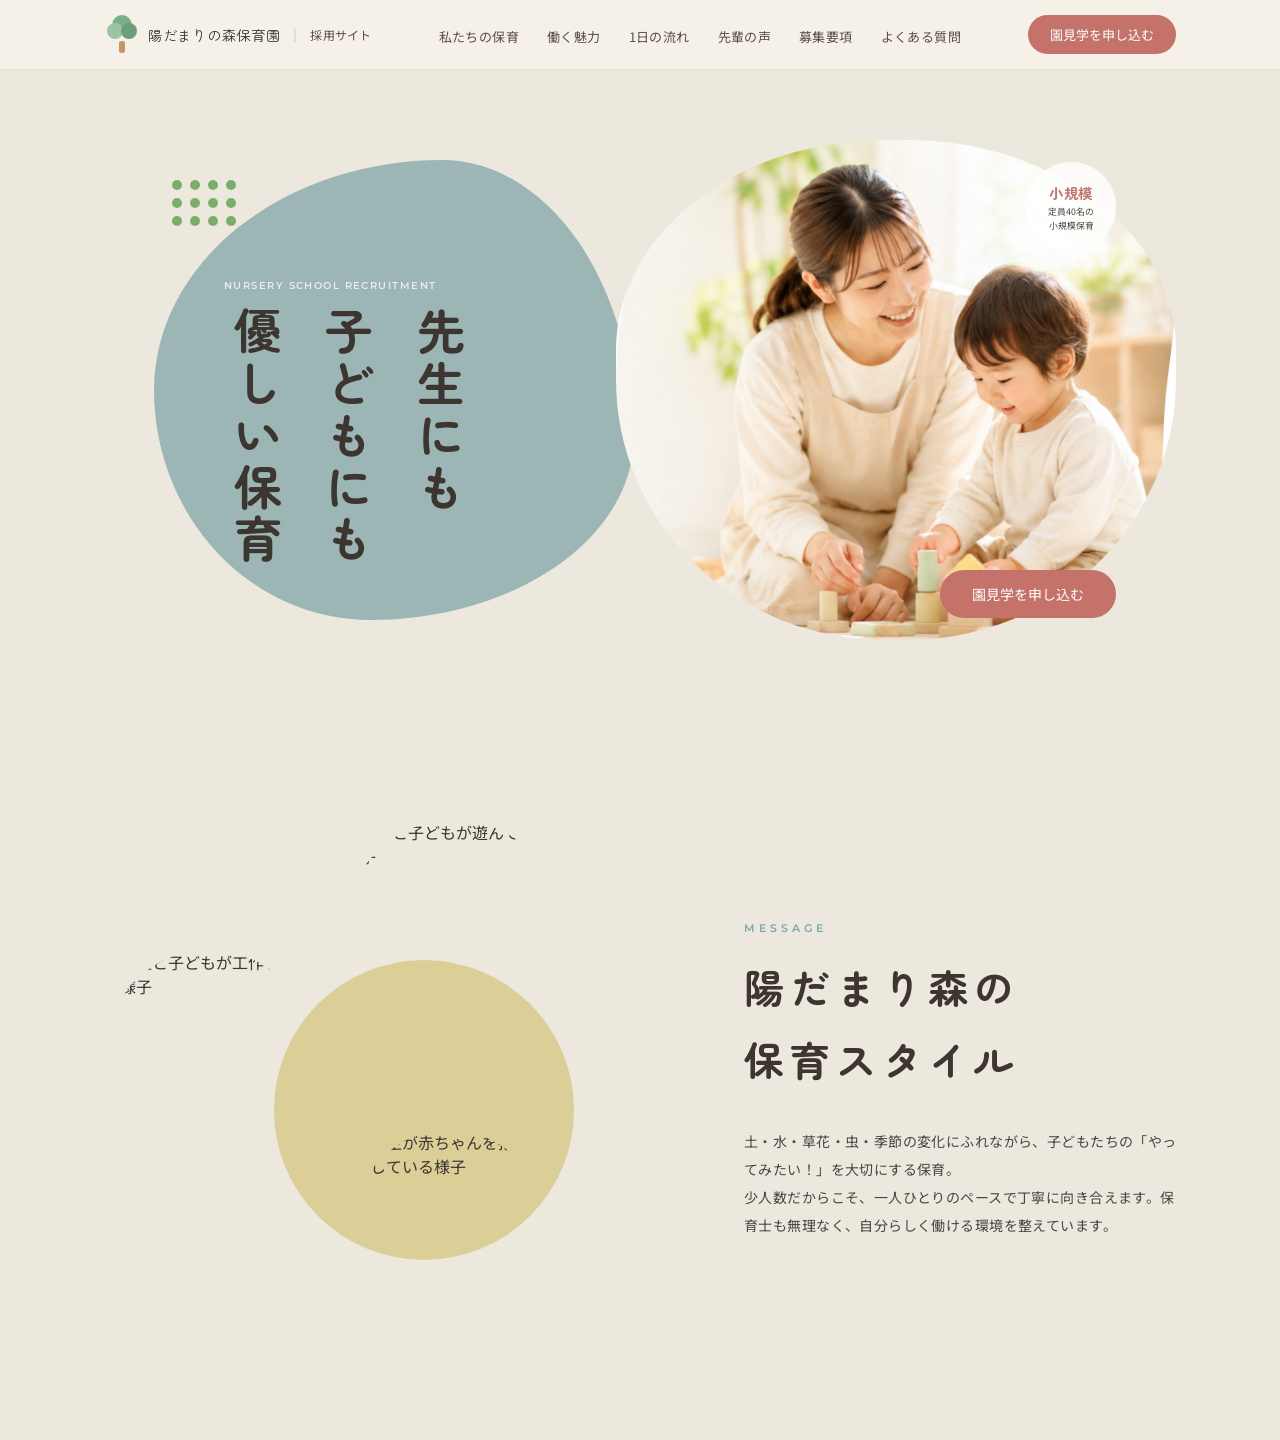
==== index.html @ ef469481 "Rebuild initial LP structure - Move LP files to the repository root - Add Header, Hero, and Message " ====
<!DOCTYPE html>
<html lang="ja">
<head>
  <meta charset="UTF-8">
  <meta name="viewport" content="width=device-width, initial-scale=1.0">
  <title>陽だまりの森保育園 | 採用サイト</title>
  <link rel="preconnect" href="https://fonts.googleapis.com">
  <link rel="preconnect" href="https://fonts.gstatic.com" crossorigin>
  <link href="https://fonts.googleapis.com/css2?family=Zen+Maru+Gothic:wght@600&family=Noto+Sans+JP:wght@400&family=Montserrat:wght@600&display=swap" rel="stylesheet">
  <link rel="stylesheet" href="css/style.css">
</head>
<body>

  <!-- ========== HEADER ========== -->
  <header class="header">
    <div class="header__inner">
      <div class="header__logo">
        <!-- SVG tree logo inline -->
        <svg width="36" height="40" viewBox="0 0 36 40" fill="none" xmlns="http://www.w3.org/2000/svg" aria-hidden="true">
          <ellipse cx="18" cy="10" rx="10" ry="10" fill="#7BAF8A"/>
          <ellipse cx="11" cy="16" rx="8" ry="8" fill="#9DC4A0"/>
          <ellipse cx="25" cy="16" rx="8" ry="8" fill="#6B9E7A"/>
          <rect x="15" y="26" width="6" height="12" rx="2" fill="#C4956A"/>
        </svg>
        <span class="header__logo-name">陽だまりの森保育園</span>
        <span class="header__logo-divider">｜</span>
        <span class="header__logo-sub">採用サイト</span>
      </div>

      <nav class="header__nav">
        <ul class="header__nav-list">
          <li><a href="#" class="header__nav-link">私たちの保育</a></li>
          <li><a href="#" class="header__nav-link">働く魅力</a></li>
          <li><a href="#" class="header__nav-link">1日の流れ</a></li>
          <li><a href="#" class="header__nav-link">先輩の声</a></li>
          <li><a href="#" class="header__nav-link">募集要項</a></li>
          <li><a href="#" class="header__nav-link">よくある質問</a></li>
        </ul>
      </nav>

      <a href="#" class="btn-entry btn-entry--header">園見学を申し込む</a>
    </div>
  </header>

  <!-- ========== HERO ========== -->
  <section class="hero">
    <div class="hero__inner">
      <div class="hero__visual">

        <!-- 背景の緑のblobシェイプ -->
        <div class="bg-shape-green" aria-hidden="true"></div>

        <!-- 緑のドット装飾 -->
        <div class="hero__dots" aria-hidden="true">
          <span></span><span></span><span></span>
          <span></span><span></span><span></span>
          <span></span><span></span><span></span>
          <span></span><span></span><span></span>
        </div>

        <!-- メイン写真 -->
        <div class="photo-main">
          <img src="assets/images/hero-main.jpg" alt="先生と子どもが積み木で遊んでいる様子">
        </div>

        <!-- キャッチコピー -->
        <div class="hero__catchcopy">
          <p class="hero__catchcopy-label">NURSERY SCHOOL RECRUITMENT</p>
          <h1 class="hero__catchcopy-heading">
            <span>先生にも</span>
            <span>子どもにも</span>
            <span>優しい保育</span>
          </h1>
        </div>

        <!-- 小規模バッジ -->
        <div class="badge-small-nursery">
          <p class="badge-small-nursery__title">小規模</p>
          <p class="badge-small-nursery__desc">定員40名の<br>小規模保育</p>
        </div>

        <!-- エントリーボタン -->
        <a href="#" class="btn-entry btn-entry--hero">園見学を申し込む</a>

      </div>
    </div>
  </section>

  <!-- ========== MESSAGE ========== -->
  <section class="message">
    <div class="message__inner">

      <!-- ビジュアル（左） -->
      <div class="message__visual">
        <div class="bg-circle" aria-hidden="true"></div>
        <div class="photo-top">
          <img src="assets/images/message-photo-top.png" alt="先生と子どもが遊んでいる様子">
        </div>
        <div class="photo-left">
          <img src="assets/images/message-photo-left.png" alt="先生と子どもが工作している様子">
        </div>
        <div class="photo-bottom">
          <img src="assets/images/message-photo-bottom.png" alt="先生が赤ちゃんを抱っこしている様子">
        </div>
      </div>

      <!-- テキスト（右） -->
      <div class="message__text">
        <div class="message__heading-block">
          <p class="label-en">MESSAGE</p>
          <h2 class="message__heading">
            陽だまり森の<br>保育スタイル
          </h2>
        </div>
        <p class="message__body">
          土・水・草花・虫・季節の変化にふれながら、子どもたちの「やってみたい！」を大切にする保育。<br>
          少人数だからこそ、一人ひとりのペースで丁寧に向き合えます。保育士も無理なく、自分らしく働ける環境を整えています。
        </p>
      </div>

    </div>
  </section>

  <script src="js/main.js"></script>
</body>
</html>
---- css/style.css ----
/* ============================================
   CSS Variables & Reset
   ============================================ */
:root {
  /* Colors */
  --color-bg-cream: #F5F0E8;
  --color-bg-hero: #EDE8DE;
  --color-bg-message: #EDE8DE;
  --color-green-shape: #8DAEAD;
  --color-green-dot: #7AAF6A;
  --color-circle-yellow: #D4C47A;
  --color-text-dark: #3D3530;
  --color-text-body: #4A4542;
  --color-text-nav: #5A4F49;
  --color-label-en: #7DAAB0;
  --color-btn-entry: #C4726A;
  --color-btn-entry-text: #fff;
  --color-logo-divider: #B8AFA8;
  --color-badge-title: #C4726A;
  --color-badge-bg: rgba(255, 255, 255, 0.85);

  /* Typography */
  --font-heading: 'Zen Maru Gothic', sans-serif;
  --font-body: 'Noto Sans JP', sans-serif;
  --font-label: 'Montserrat', sans-serif;

  /* Layout */
  --container-max: 1120px;
  --header-height: 70px;
}

*,
*::before,
*::after {
  box-sizing: border-box;
  margin: 0;
  padding: 0;
}

html {
  font-size: 16px;
}

body {
  font-family: var(--font-body);
  color: var(--color-text-dark);
  background-color: var(--color-bg-cream);
  -webkit-font-smoothing: antialiased;
}

img {
  display: block;
  max-width: 100%;
}

ul {
  list-style: none;
}

a {
  text-decoration: none;
  color: inherit;
}

/* ============================================
   Common Container
   ============================================ */
.container {
  width: 100%;
  max-width: var(--container-max);
  margin: 0 auto;
}

/* ============================================
   Common Button: Entry
   ============================================ */
.btn-entry {
  display: inline-flex;
  align-items: center;
  justify-content: center;
  background-color: var(--color-btn-entry);
  color: var(--color-btn-entry-text);
  font-family: var(--font-body);
  font-weight: 400;
  font-size: 0.875rem;
  border-radius: 100px;
  white-space: nowrap;
  transition: opacity 0.2s ease;
  cursor: pointer;
}

.btn-entry:hover {
  opacity: 0.85;
}

/* ============================================
   HEADER
   ============================================ */
.header {
  width: 100%;
  height: var(--header-height);
  background-color: var(--color-bg-cream);
  border-bottom: 1px solid rgba(0, 0, 0, 0.06);
  position: sticky;
  top: 0;
  z-index: 100;
}

.header__inner {
  width: 100%;
  max-width: var(--container-max);
  height: 100%;
  margin: 0 auto;
  padding: 0 24px;
  display: flex;
  align-items: center;
  gap: 32px;
}

/* Logo */
.header__logo {
  display: flex;
  align-items: center;
  gap: 8px;
  flex-shrink: 0;
}

.header__logo svg {
  flex-shrink: 0;
}

.header__logo-name {
  font-family: var(--font-heading);
  font-size: 0.9rem;
  color: var(--color-text-dark);
  letter-spacing: 0.05em;
}

.header__logo-divider {
  color: var(--color-logo-divider);
  font-size: 0.875rem;
}

.header__logo-sub {
  font-family: var(--font-body);
  font-size: 0.75rem;
  color: var(--color-text-nav);
  letter-spacing: 0.02em;
}

/* Nav */
.header__nav {
  flex: 1;
  display: flex;
  justify-content: center;
}

.header__nav-list {
  display: flex;
  align-items: center;
  gap: 28px;
}

.header__nav-link {
  font-family: var(--font-body);
  font-size: 0.8125rem;
  color: var(--color-text-nav);
  letter-spacing: 0.03em;
  transition: color 0.2s ease;
}

.header__nav-link:hover {
  color: var(--color-btn-entry);
}

/* Header Entry Button */
.btn-entry--header {
  padding: 10px 22px;
  font-size: 0.8125rem;
  flex-shrink: 0;
}

/* ============================================
   HERO
   ============================================ */
.hero {
  width: 100%;
  background-color: var(--color-bg-hero);
  overflow: hidden;
  padding: 60px 0 70px;
}

.hero__inner {
  width: 100%;
  max-width: var(--container-max);
  margin: 0 auto;
  padding: 0 24px;
}

.hero__visual {
  position: relative;
  width: 100%;
  height: 520px;
  display: flex;
  align-items: center;
  justify-content: center;
}

/* Green blob background shape */
.bg-shape-green {
  position: absolute;
  left: 50px;
  top: 50%;
  transform: translateY(-50%);
  width: 480px;
  height: 460px;
  background-color: var(--color-green-shape);
  border-radius: 60% 40% 55% 45% / 50% 60% 40% 50%;
  z-index: 0;
  opacity: 0.85;
}

/* Dot decoration */
.hero__dots {
  position: absolute;
  left: 68px;
  top: 50px;
  display: grid;
  grid-template-columns: repeat(4, 10px);
  grid-template-rows: repeat(3, 10px);
  gap: 8px;
  z-index: 1;
}

.hero__dots span {
  width: 10px;
  height: 10px;
  border-radius: 50%;
  background-color: var(--color-green-dot);
}

/* Main photo */
.photo-main {
  position: absolute;
  right: 0;
  top: 50%;
  transform: translateY(-50%);
  width: 560px;
  height: 500px;
  z-index: 2;
  flex-shrink: 0;
}

.photo-main img {
  width: 100%;
  height: 100%;
  object-fit: cover;
  border-radius: 48% 48% 48% 48% / 42% 42% 52% 52%;
}

/* Catchcopy */
.hero__catchcopy {
  position: absolute;
  left: 120px;
  top: 150px;
  z-index: 3;
}

.hero__catchcopy-label {
  font-family: var(--font-label);
  font-size: 0.6rem;
  font-weight: 600;
  letter-spacing: 0.15em;
  color: rgba(255, 255, 255, 0.75);
  margin-bottom: 16px;
}

.hero__catchcopy-heading {
  display: flex;
  flex-direction: row-reverse; /* 右から：先生にも → 子どもにも → 優しい保育 */
  gap: 0.5em;
  font-family: var(--font-heading);
  font-size: 48px;
  font-weight: 600;
  color: var(--color-text-dark);
  line-height: 1.4;
  letter-spacing: 0.08em;
}

.hero__catchcopy-heading span {
  writing-mode: vertical-rl;
  text-orientation: mixed;
  white-space: nowrap;
}

/* Small nursery badge */
.badge-small-nursery {
  position: absolute;
  top: 32px;
  right: 60px;
  z-index: 5;
  background-color: var(--color-badge-bg);
  border-radius: 50%;
  width: 90px;
  height: 90px;
  display: flex;
  flex-direction: column;
  align-items: center;
  justify-content: center;
  text-align: center;
  padding: 10px;
}

.badge-small-nursery__title {
  font-family: var(--font-heading);
  font-size: 0.9rem;
  font-weight: 600;
  color: var(--color-badge-title);
  letter-spacing: 0.05em;
}

.badge-small-nursery__desc {
  font-family: var(--font-body);
  font-size: 0.55rem;
  color: var(--color-text-body);
  line-height: 1.5;
  margin-top: 2px;
}

/* Hero Entry Button */
.btn-entry--hero {
  position: absolute;
  bottom: 32px;
  right: 60px;
  z-index: 5;
  padding: 14px 32px;
  font-size: 0.875rem;
}

/* ============================================
   MESSAGE
   ============================================ */
.message {
  width: 100%;
  min-height: 720px;
  background-color: var(--color-bg-message);
  padding: 80px 0;
  display: flex;
  align-items: center;
}

.message__inner {
  width: 100%;
  max-width: var(--container-max);
  height: 520px;
  margin: 0 auto;
  padding: 0 24px;
  display: flex;
  align-items: center;
  gap: 120px;
}

/* ---- Message Visual (left) ---- */
.message__visual {
  position: relative;
  width: 520px;
  height: 520px;
  flex-shrink: 0;
}

/* Yellow circle background */
.bg-circle {
  position: absolute;
  width: 300px;
  height: 300px;
  background-color: var(--color-circle-yellow);
  border-radius: 50%;
  top: 50%;
  left: 50%;
  transform: translate(-30%, -40%);
  z-index: 0;
  opacity: 0.7;
}

/* Photo Top */
.photo-top {
  position: absolute;
  top: 0;
  right: 60px;
  width: 220px;
  height: 220px;
  z-index: 2;
}

.photo-top img {
  width: 100%;
  height: 100%;
  object-fit: cover;
  border-radius: 50%;
}

/* Photo Left */
.photo-left {
  position: absolute;
  top: 130px;
  left: 0;
  width: 210px;
  height: 210px;
  z-index: 2;
}

.photo-left img {
  width: 100%;
  height: 100%;
  object-fit: cover;
  border-radius: 50%;
}

/* Photo Bottom */
.photo-bottom {
  position: absolute;
  bottom: 20px;
  right: 80px;
  width: 190px;
  height: 190px;
  z-index: 2;
}

.photo-bottom img {
  width: 100%;
  height: 100%;
  object-fit: cover;
  border-radius: 50%;
}

/* ---- Message Text (right) ---- */
.message__text {
  width: 440px;
  flex-shrink: 0;
}

.message__heading-block {
  margin-bottom: 32px;
}

/* EN Label */
.label-en {
  font-family: var(--font-label);
  font-size: 0.7rem;
  font-weight: 600;
  letter-spacing: 0.35em;
  color: var(--color-label-en);
  margin-bottom: 16px;
}

/* Message Heading */
.message__heading {
  font-family: var(--font-heading);
  font-size: 2.5rem;
  font-weight: 600;
  color: var(--color-text-dark);
  line-height: 1.8;
  letter-spacing: 0.15em;
}

/* Message Body */
.message__body {
  font-family: var(--font-body);
  font-size: 0.875rem;
  font-weight: 400;
  color: var(--color-text-body);
  line-height: 2;
  letter-spacing: 0.03em;
}
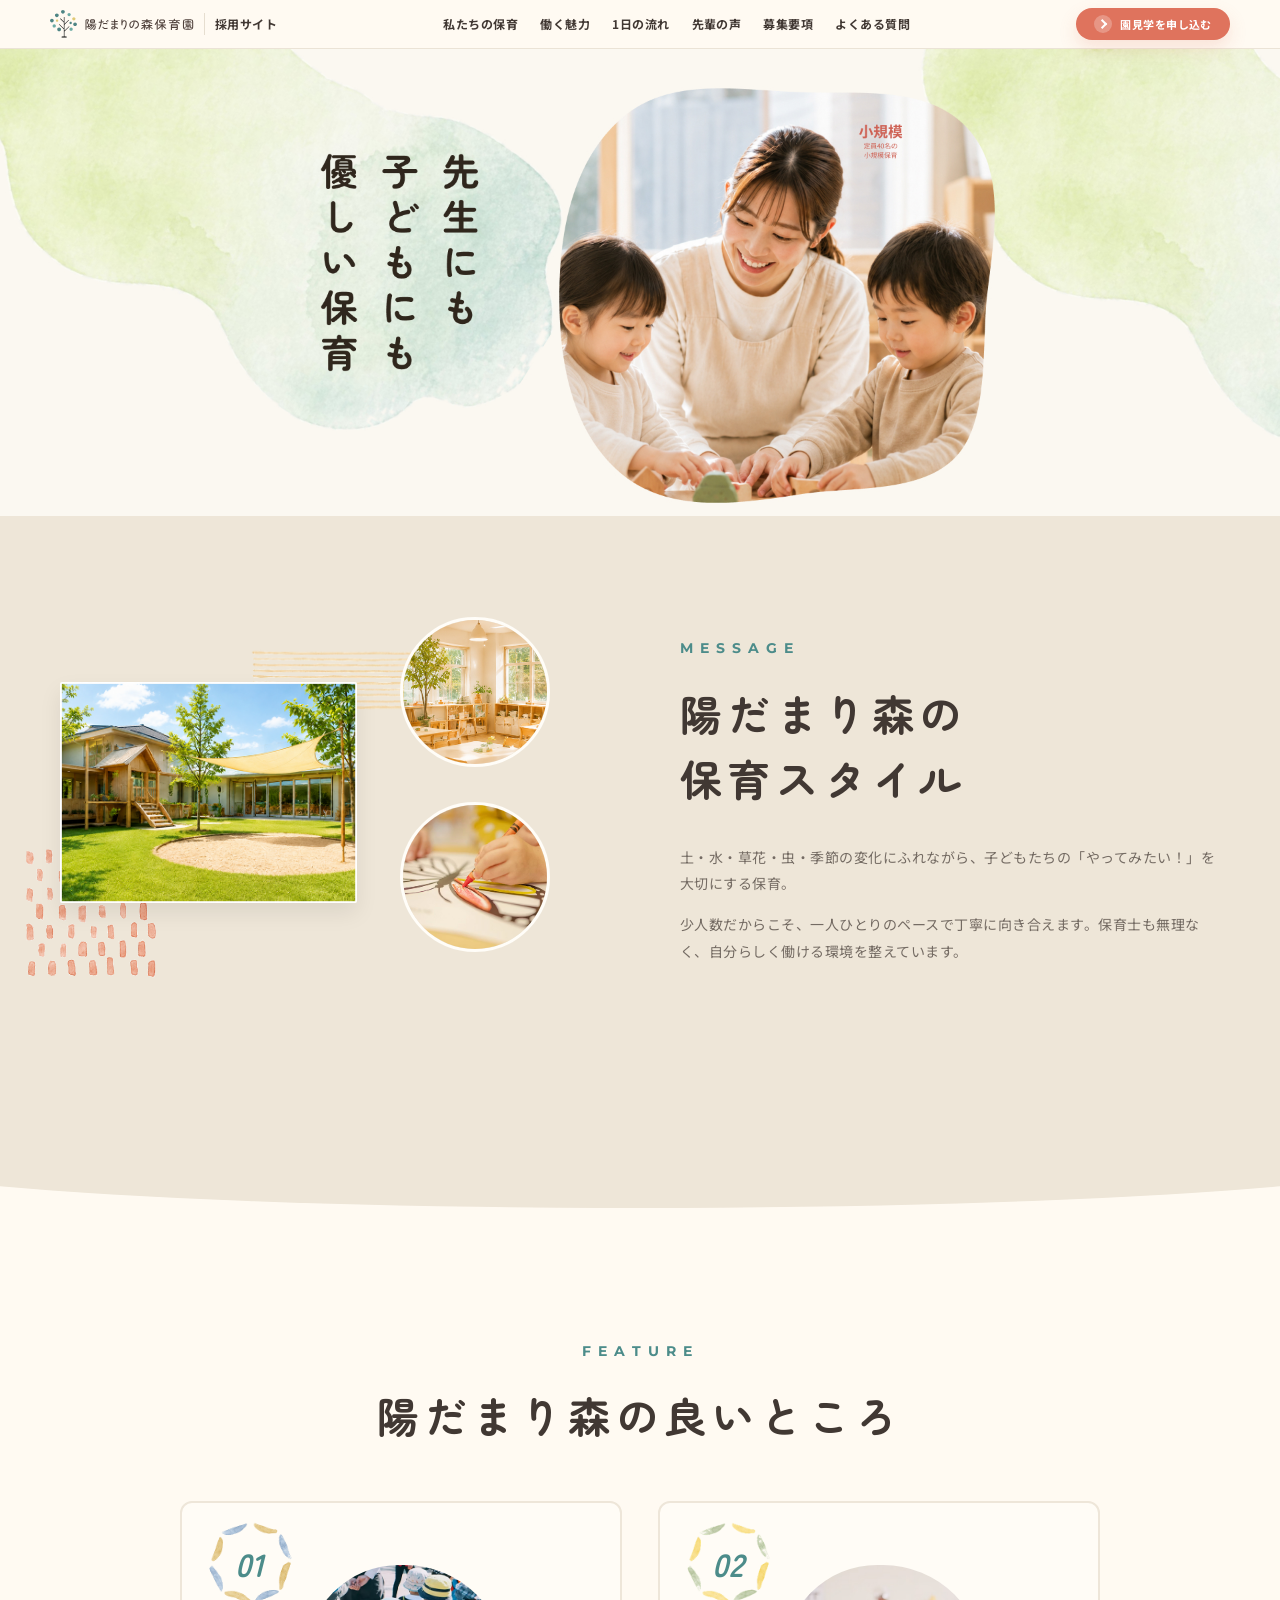
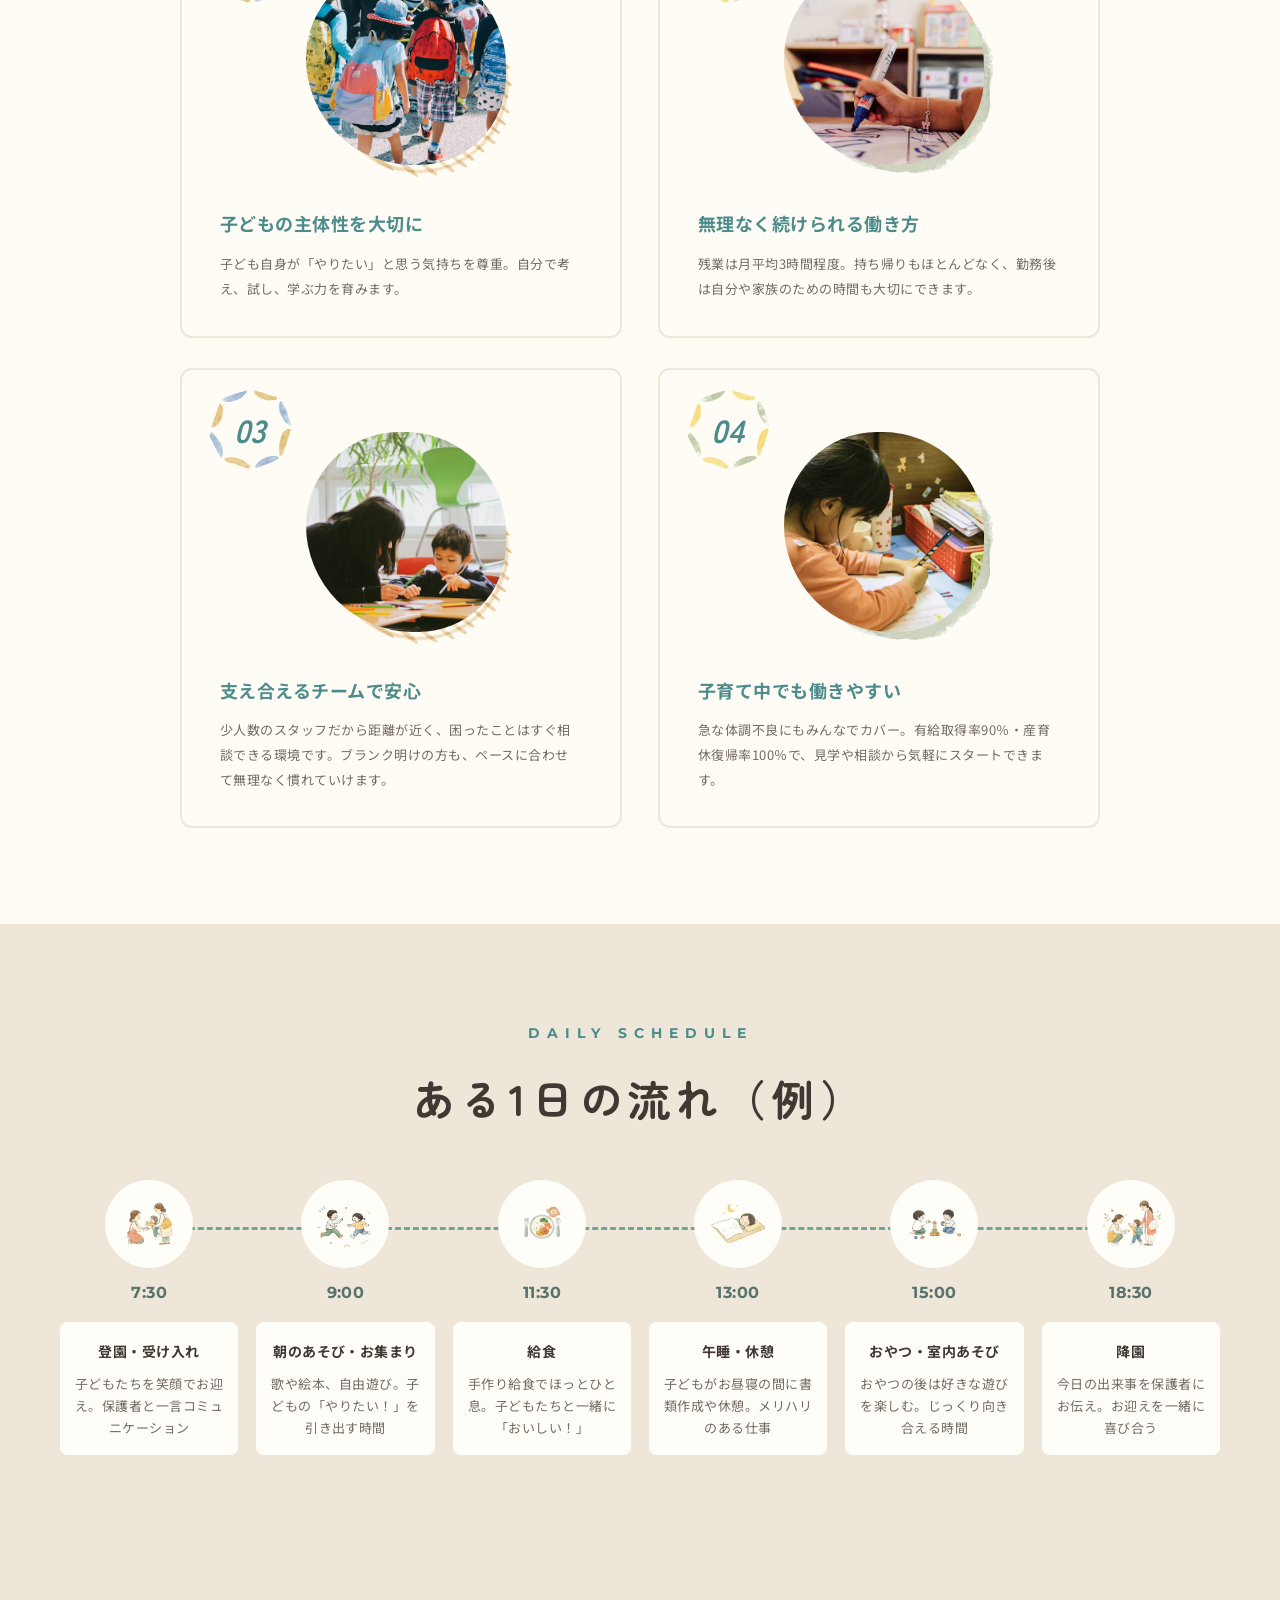
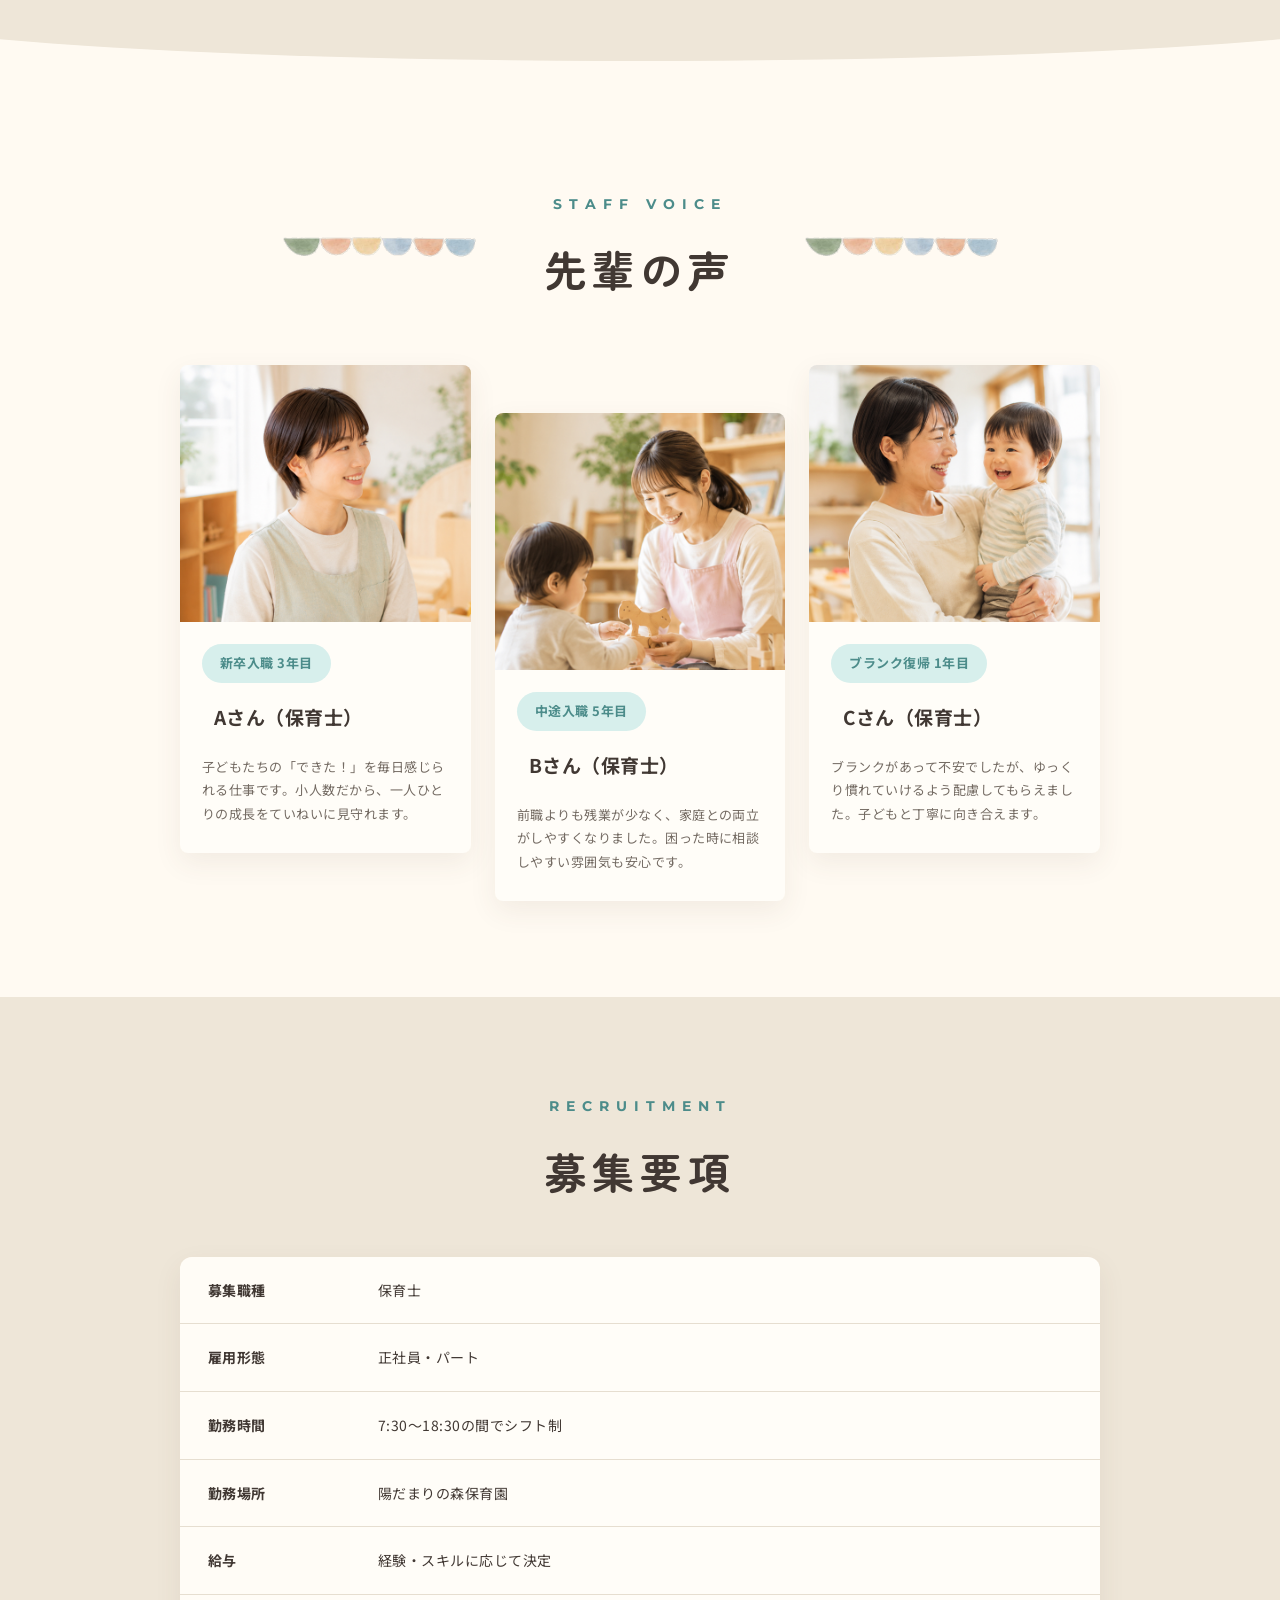
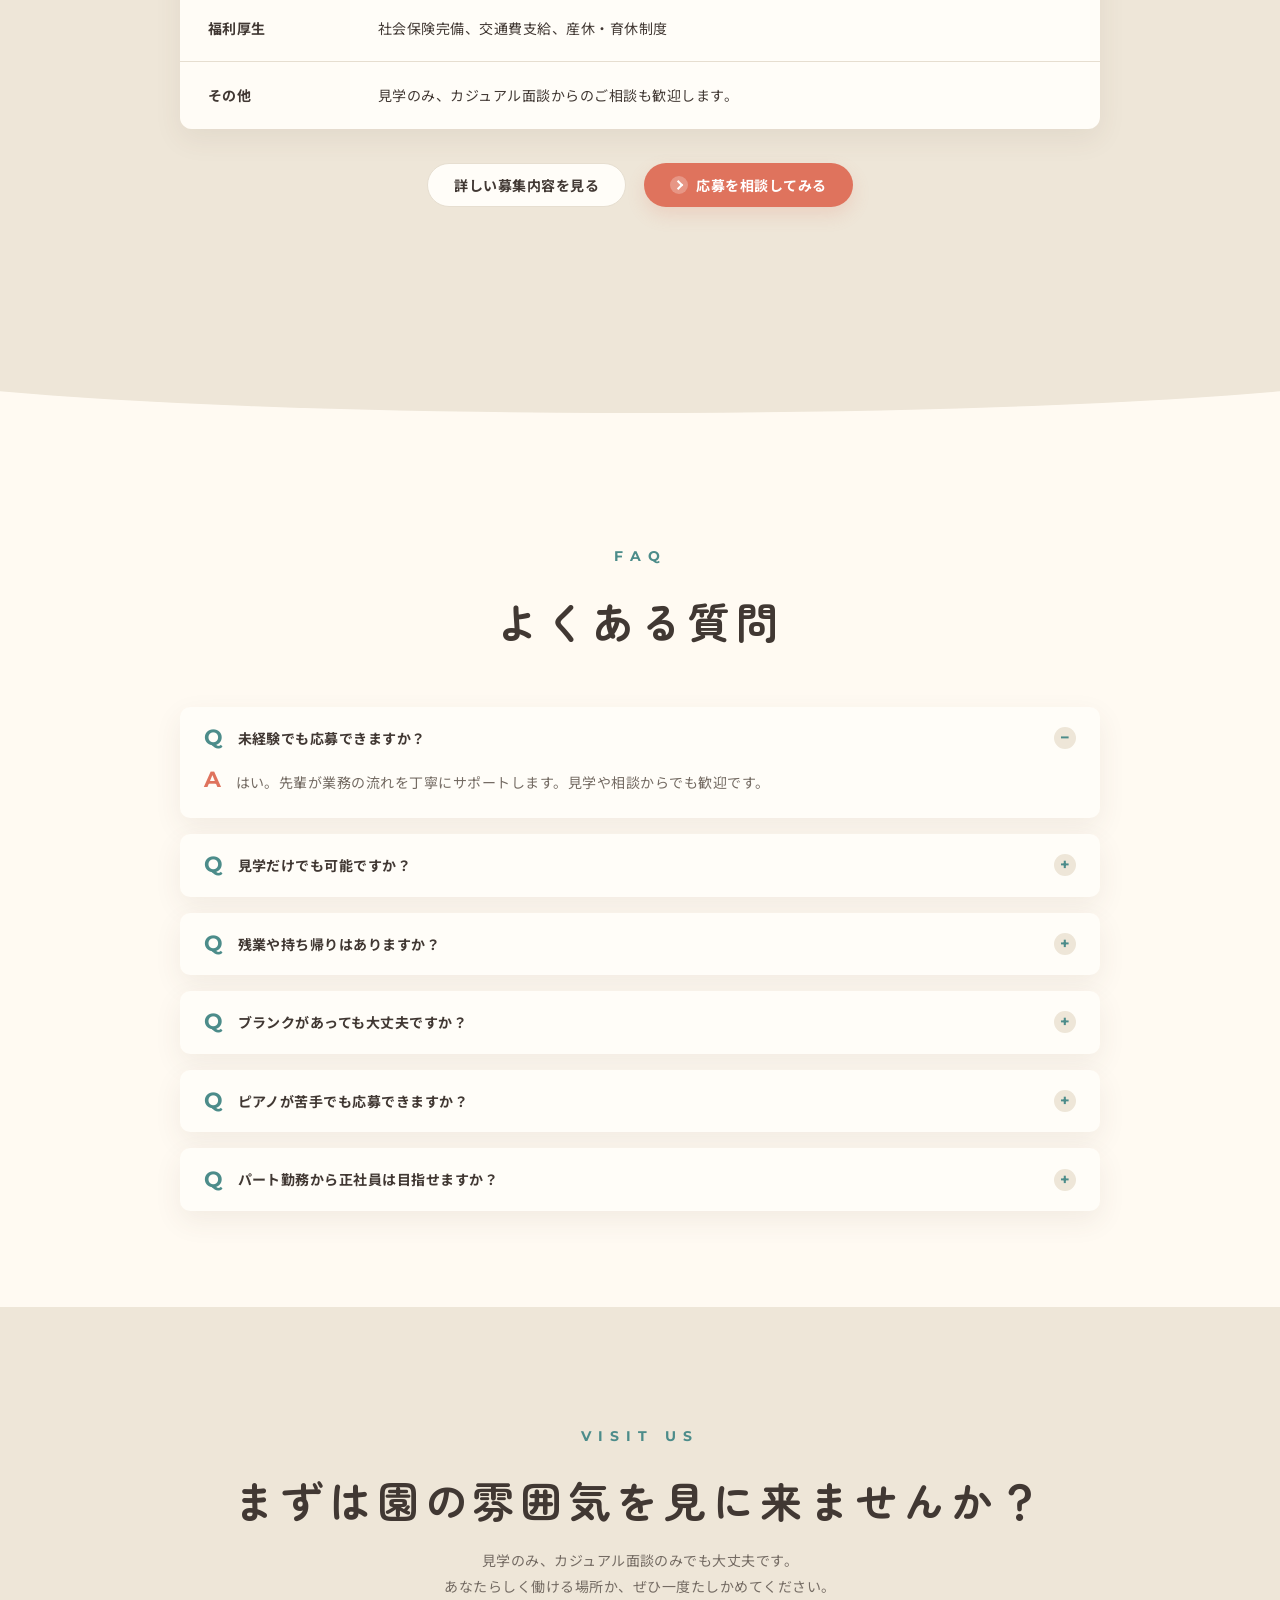
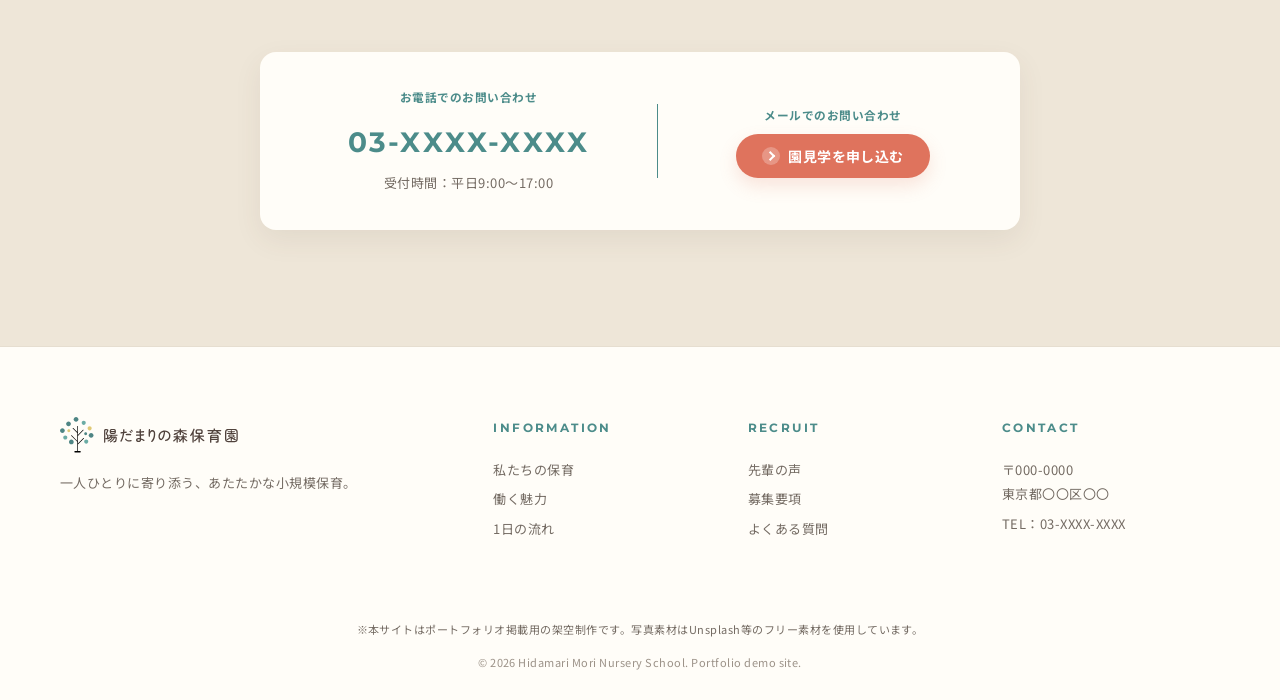
==== commit e584b57d: "Complete desktop layout for nursery LP" ====
--- a/index.html
+++ b/index.html
@@ -3,124 +3,297 @@
 <head>
   <meta charset="UTF-8">
   <meta name="viewport" content="width=device-width, initial-scale=1.0">
-  <title>陽だまりの森保育園 | 採用サイト</title>
+  <title>陽だまりの森保育園｜採用サイト</title>
+  <meta name="description" content="陽だまりの森保育園の採用サイト。先生にも子どもにもやさしい保育を大切にする小規模保育園です。">
   <link rel="preconnect" href="https://fonts.googleapis.com">
   <link rel="preconnect" href="https://fonts.gstatic.com" crossorigin>
-  <link href="https://fonts.googleapis.com/css2?family=Zen+Maru+Gothic:wght@600&family=Noto+Sans+JP:wght@400&family=Montserrat:wght@600&display=swap" rel="stylesheet">
-  <link rel="stylesheet" href="css/style.css">
+  <link href="https://fonts.googleapis.com/css2?family=Montserrat:wght@600;700&family=Noto+Sans+JP:wght@400;500;700&family=Zen+Maru+Gothic:wght@500;700&display=swap" rel="stylesheet">
+  <link rel="stylesheet" href="css/style.css?v=20260608-19">
 </head>
 <body>
-
-  <!-- ========== HEADER ========== -->
-  <header class="header">
-    <div class="header__inner">
-      <div class="header__logo">
-        <!-- SVG tree logo inline -->
-        <svg width="36" height="40" viewBox="0 0 36 40" fill="none" xmlns="http://www.w3.org/2000/svg" aria-hidden="true">
-          <ellipse cx="18" cy="10" rx="10" ry="10" fill="#7BAF8A"/>
-          <ellipse cx="11" cy="16" rx="8" ry="8" fill="#9DC4A0"/>
-          <ellipse cx="25" cy="16" rx="8" ry="8" fill="#6B9E7A"/>
-          <rect x="15" y="26" width="6" height="12" rx="2" fill="#C4956A"/>
-        </svg>
-        <span class="header__logo-name">陽だまりの森保育園</span>
-        <span class="header__logo-divider">｜</span>
-        <span class="header__logo-sub">採用サイト</span>
-      </div>
-
-      <nav class="header__nav">
-        <ul class="header__nav-list">
-          <li><a href="#" class="header__nav-link">私たちの保育</a></li>
-          <li><a href="#" class="header__nav-link">働く魅力</a></li>
-          <li><a href="#" class="header__nav-link">1日の流れ</a></li>
-          <li><a href="#" class="header__nav-link">先輩の声</a></li>
-          <li><a href="#" class="header__nav-link">募集要項</a></li>
-          <li><a href="#" class="header__nav-link">よくある質問</a></li>
-        </ul>
+  <header class="site-header">
+    <div class="header-inner">
+      <a class="logo" href="#top" aria-label="陽だまりの森保育園 採用サイト">
+        <img src="images/logo.svg" alt="陽だまりの森保育園">
+        <span>採用サイト</span>
+      </a>
+      <nav class="nav" aria-label="グローバルナビゲーション">
+        <a href="#message">私たちの保育</a>
+        <a href="#feature">働く魅力</a>
+        <a href="#schedule">1日の流れ</a>
+        <a href="#staff">先輩の声</a>
+        <a href="#requirements">募集要項</a>
+        <a href="#faq">よくある質問</a>
       </nav>
-
-      <a href="#" class="btn-entry btn-entry--header">園見学を申し込む</a>
+      <a class="btn btn-small" href="#contact"><span></span>園見学を申し込む</a>
     </div>
   </header>
 
-  <!-- ========== HERO ========== -->
-  <section class="hero">
-    <div class="hero__inner">
-      <div class="hero__visual">
-
-        <!-- 背景の緑のblobシェイプ -->
-        <div class="bg-shape-green" aria-hidden="true"></div>
-
-        <!-- 緑のドット装飾 -->
-        <div class="hero__dots" aria-hidden="true">
-          <span></span><span></span><span></span>
-          <span></span><span></span><span></span>
-          <span></span><span></span><span></span>
-          <span></span><span></span><span></span>
-        </div>
-
-        <!-- メイン写真 -->
-        <div class="photo-main">
-          <img src="assets/images/hero-main.jpg" alt="先生と子どもが積み木で遊んでいる様子">
-        </div>
-
-        <!-- キャッチコピー -->
-        <div class="hero__catchcopy">
-          <p class="hero__catchcopy-label">NURSERY SCHOOL RECRUITMENT</p>
-          <h1 class="hero__catchcopy-heading">
-            <span>先生にも</span>
-            <span>子どもにも</span>
-            <span>優しい保育</span>
-          </h1>
-        </div>
-
-        <!-- 小規模バッジ -->
-        <div class="badge-small-nursery">
-          <p class="badge-small-nursery__title">小規模</p>
-          <p class="badge-small-nursery__desc">定員40名の<br>小規模保育</p>
-        </div>
-
-        <!-- エントリーボタン -->
-        <a href="#" class="btn-entry btn-entry--hero">園見学を申し込む</a>
-
+  <main id="top">
+    <section class="hero" aria-label="メインビジュアル">
+      <img src="images/hero-main-pc.jpg" alt="先生にも子どもにも優しい保育" class="hero-img">
+    </section>
+
+    <section class="message section-beige section-curve" id="message">
+      <div class="inner message-inner">
+        <div class="message-photos">
+          <div class="garden-wrap">
+            <img class="message-lines" src="images/deco-message-lines-beige.png" alt="">
+            <img class="message-garden" src="images/message-garden.jpg" alt="園庭のある保育園の外観">
+            <img class="message-dots" src="images/deco-message-dots-pink.png" alt="">
+          </div>
+          <img class="message-room" src="images/message-room.jpg" alt="明るい保育室">
+          <img class="message-drawing" src="images/message-drawing.jpg" alt="子どもの制作活動">
+        </div>
+        <div class="section-title message-title">
+          <p class="label">MESSAGE</p>
+          <h2>陽だまり森の<br>保育スタイル</h2>
+          <p class="lead">土・水・草花・虫・季節の変化にふれながら、子どもたちの「やってみたい！」を大切にする保育。</p>
+          <p>少人数だからこそ、一人ひとりのペースで丁寧に向き合えます。保育士も無理なく、自分らしく働ける環境を整えています。</p>
+        </div>
+      </div>
+    </section>
+
+    <section class="feature section-light" id="feature">
+      <div class="inner narrow">
+        <div class="section-title center">
+          <p class="label">FEATURE</p>
+          <h2>陽だまり森の良いところ</h2>
+        </div>
+
+        <div class="feature-grid">
+          <article class="feature-card">
+            <div class="feature-badge badge-blue"><img src="images/feature-badge-blue.png" alt=""><span>01</span></div>
+            <div class="feature-photo-wrap feature-card__image-wrap">
+              <img class="feature-photo feature-card__image" src="images/feature-01.jpg" alt="子どもたちが並んで歩く様子">
+              <img class="photo-bg photo-bg-yellow feature-card__deco" src="images/feature-bg-yellow.png" alt="">
+            </div>
+            <h3>子どもの主体性を大切に</h3>
+            <p>子ども自身が「やりたい」と思う気持ちを尊重。自分で考え、試し、学ぶ力を育みます。</p>
+          </article>
+
+          <article class="feature-card">
+            <div class="feature-badge badge-green"><img src="images/feature-badge-green.png" alt=""><span>02</span></div>
+            <div class="feature-photo-wrap feature-card__image-wrap">
+              <img class="feature-photo feature-card__image" src="images/feature-02.jpg" alt="制作をする手元">
+              <img class="photo-bg photo-bg-green feature-card__deco" src="images/feature-bg-green.png" alt="">
+            </div>
+            <h3>無理なく続けられる働き方</h3>
+            <p>残業は月平均3時間程度。持ち帰りもほとんどなく、勤務後は自分や家族のための時間も大切にできます。</p>
+          </article>
+
+          <article class="feature-card">
+            <div class="feature-badge badge-blue"><img src="images/feature-badge-blue.png" alt=""><span>03</span></div>
+            <div class="feature-photo-wrap feature-card__image-wrap">
+              <img class="feature-photo feature-card__image" src="images/feature-03.jpg" alt="先生と子どもが遊ぶ様子">
+              <img class="photo-bg photo-bg-yellow feature-card__deco" src="images/feature-bg-yellow.png" alt="">
+            </div>
+            <h3>支え合えるチームで安心</h3>
+            <p>少人数のスタッフだから距離が近く、困ったことはすぐ相談できる環境です。ブランク明けの方も、ペースに合わせて無理なく慣れていけます。</p>
+          </article>
+
+          <article class="feature-card">
+            <div class="feature-badge badge-green"><img src="images/feature-badge-green.png" alt=""><span>04</span></div>
+            <div class="feature-photo-wrap feature-card__image-wrap">
+              <img class="feature-photo feature-card__image" src="images/feature-04.jpg" alt="子どもが学ぶ様子">
+              <img class="photo-bg photo-bg-green feature-card__deco" src="images/feature-bg-green.png" alt="">
+            </div>
+            <h3>子育て中でも働きやすい</h3>
+            <p>急な体調不良にもみんなでカバー。有給取得率90％・産育休復帰率100％で、見学や相談から気軽にスタートできます。</p>
+          </article>
+        </div>
+      </div>
+    </section>
+
+    <section class="schedule section-beige section-curve" id="schedule">
+      <div class="inner">
+        <div class="section-title center">
+          <p class="label">DAILY SCHEDULE</p>
+          <h2>ある1日の流れ（例）</h2>
+        </div>
+        <div class="schedule-list">
+          <article class="schedule-item">
+            <img src="images/schedule-01.png" alt="登園・受け入れ">
+            <time>7:30</time>
+            <div><h3>登園・受け入れ</h3><p>子どもたちを笑顔でお迎え。保護者と一言コミュニケーション</p></div>
+          </article>
+          <article class="schedule-item">
+            <img src="images/schedule-02.png" alt="朝のあそび・お集まり">
+            <time>9:00</time>
+            <div><h3>朝のあそび・お集まり</h3><p>歌や絵本、自由遊び。子どもの「やりたい！」を引き出す時間</p></div>
+          </article>
+          <article class="schedule-item">
+            <img src="images/schedule-03.png" alt="給食">
+            <time>11:30</time>
+            <div><h3>給食</h3><p>手作り給食でほっとひと息。子どもたちと一緒に「おいしい！」</p></div>
+          </article>
+          <article class="schedule-item">
+            <img src="images/schedule-04.png" alt="午睡・休憩">
+            <time>13:00</time>
+            <div><h3>午睡・休憩</h3><p>子どもがお昼寝の間に書類作成や休憩。メリハリのある仕事</p></div>
+          </article>
+          <article class="schedule-item">
+            <img src="images/schedule-05.png" alt="おやつ・室内あそび">
+            <time>15:00</time>
+            <div><h3>おやつ・室内あそび</h3><p>おやつの後は好きな遊びを楽しむ。じっくり向き合える時間</p></div>
+          </article>
+          <article class="schedule-item">
+            <img src="images/schedule-06.png" alt="降園">
+            <time>18:30</time>
+            <div><h3>降園</h3><p>今日の出来事を保護者にお伝え。お迎えを一緒に喜び合う</p></div>
+          </article>
+        </div>
+      </div>
+    </section>
+
+    <section class="staff section-light" id="staff">
+      <div class="inner narrow">
+        <div class="section-title center staff-heading">
+          <img class="garland garland-left" src="images/staff-garland.png" alt="">
+          <div>
+            <p class="label">STAFF VOICE</p>
+            <h2>先輩の声</h2>
+          </div>
+          <img class="garland garland-right" src="images/staff-garland.png" alt="">
+        </div>
+        <div class="staff-grid">
+          <article class="staff-card">
+            <img src="images/staff-01.jpg" alt="Aさん（保育士）">
+            <div class="staff-body">
+              <p class="tag">新卒入職 3年目</p>
+              <h3>Aさん（保育士）</h3>
+              <p>子どもたちの「できた！」を毎日感じられる仕事です。小人数だから、一人ひとりの成長をていねいに見守れます。</p>
+            </div>
+          </article>
+          <article class="staff-card staff-card-middle">
+            <img src="images/staff-02.jpg" alt="Bさん（保育士）">
+            <div class="staff-body">
+              <p class="tag">中途入職 5年目</p>
+              <h3>Bさん（保育士）</h3>
+              <p>前職よりも残業が少なく、家庭との両立がしやすくなりました。困った時に相談しやすい雰囲気も安心です。</p>
+            </div>
+          </article>
+          <article class="staff-card">
+            <img src="images/staff-03.jpg" alt="Cさん（保育士）">
+            <div class="staff-body">
+              <p class="tag">ブランク復帰 1年目</p>
+              <h3>Cさん（保育士）</h3>
+              <p>ブランクがあって不安でしたが、ゆっくり慣れていけるよう配慮してもらえました。子どもと丁寧に向き合えます。</p>
+            </div>
+          </article>
+        </div>
+      </div>
+    </section>
+
+    <section class="requirements section-beige section-curve" id="requirements">
+      <div class="inner narrow">
+        <div class="section-title center">
+          <p class="label">RECRUITMENT</p>
+          <h2>募集要項</h2>
+        </div>
+        <div class="table-wrap">
+          <table>
+            <tbody>
+              <tr><th>募集職種</th><td>保育士</td></tr>
+              <tr><th>雇用形態</th><td>正社員・パート</td></tr>
+              <tr><th>勤務時間</th><td>7:30〜18:30の間でシフト制</td></tr>
+              <tr><th>勤務場所</th><td>陽だまりの森保育園</td></tr>
+              <tr><th>給与</th><td>経験・スキルに応じて決定</td></tr>
+              <tr><th>福利厚生</th><td>社会保険完備、交通費支給、産休・育休制度</td></tr>
+              <tr><th>その他</th><td>見学のみ、カジュアル面談からのご相談も歓迎します。</td></tr>
+            </tbody>
+          </table>
+        </div>
+        <div class="requirements-buttons">
+          <a class="btn btn-outline" href="#contact">詳しい募集内容を見る</a>
+          <a class="btn" href="#contact"><span></span>応募を相談してみる</a>
+        </div>
+      </div>
+    </section>
+
+    <section class="faq section-light" id="faq">
+      <div class="inner narrow faq-inner">
+        <div class="section-title center">
+          <p class="label">FAQ</p>
+          <h2>よくある質問</h2>
+        </div>
+        <div class="faq-list">
+          <details open>
+            <summary><span>Q</span>未経験でも応募できますか？</summary>
+            <p><span>A</span>はい。先輩が業務の流れを丁寧にサポートします。見学や相談からでも歓迎です。</p>
+          </details>
+          <details>
+            <summary><span>Q</span>見学だけでも可能ですか？</summary>
+            <p><span>A</span>可能です。園の雰囲気や働き方を知ってから検討いただけます。</p>
+          </details>
+          <details>
+            <summary><span>Q</span>残業や持ち帰りはありますか？</summary>
+            <p><span>A</span>残業は少なめで、持ち帰りが発生しにくい体制づくりを大切にしています。</p>
+          </details>
+          <details>
+            <summary><span>Q</span>ブランクがあっても大丈夫ですか？</summary>
+            <p><span>A</span>大丈夫です。復帰後のペースに合わせて少しずつ慣れていけます。</p>
+          </details>
+          <details>
+            <summary><span>Q</span>ピアノが苦手でも応募できますか？</summary>
+            <p><span>A</span>得意なことを活かしながらチームで保育を進めるため、ピアノが苦手でも問題ありません。</p>
+          </details>
+          <details>
+            <summary><span>Q</span>パート勤務から正社員は目指せますか？</summary>
+            <p><span>A</span>希望や状況に応じて相談できます。まずは働き方の希望を聞かせてください。</p>
+          </details>
+        </div>
+      </div>
+    </section>
+
+    <section class="contact section-beige" id="contact">
+      <div class="inner contact-inner">
+        <div class="section-title center">
+          <p class="label">VISIT US</p>
+          <h2>まずは園の雰囲気を見に来ませんか？</h2>
+          <p>見学のみ、カジュアル面談のみでも大丈夫です。<br>あなたらしく働ける場所か、ぜひ一度たしかめてください。</p>
+        </div>
+        <div class="contact-box">
+          <div class="tel">
+            <small>お電話でのお問い合わせ</small>
+            <a href="tel:03XXXXXXXX">03-XXXX-XXXX</a>
+            <span>受付時間：平日9:00〜17:00</span>
+          </div>
+          <div class="mail">
+            <small>メールでのお問い合わせ</small>
+            <a class="btn" href="mailto:sample@example.com"><span></span>園見学を申し込む</a>
+          </div>
+        </div>
+      </div>
+    </section>
+  </main>
+
+  <footer class="footer">
+    <div class="inner footer-inner">
+      <div class="footer-brand">
+        <img src="images/logo.svg" alt="陽だまりの森保育園">
+        <p>一人ひとりに寄り添う、あたたかな小規模保育。</p>
+      </div>
+      <div class="footer-links">
+        <div><h3>INFORMATION</h3><a href="#message">私たちの保育</a><a href="#feature">働く魅力</a><a href="#schedule">1日の流れ</a></div>
+        <div><h3>RECRUIT</h3><a href="#staff">先輩の声</a><a href="#requirements">募集要項</a><a href="#faq">よくある質問</a></div>
+        <div><h3>CONTACT</h3><p>〒000-0000<br>東京都〇〇区〇〇</p><p>TEL：03-XXXX-XXXX</p></div>
       </div>
     </div>
-  </section>
-
-  <!-- ========== MESSAGE ========== -->
-  <section class="message">
-    <div class="message__inner">
-
-      <!-- ビジュアル（左） -->
-      <div class="message__visual">
-        <div class="bg-circle" aria-hidden="true"></div>
-        <div class="photo-top">
-          <img src="assets/images/message-photo-top.png" alt="先生と子どもが遊んでいる様子">
-        </div>
-        <div class="photo-left">
-          <img src="assets/images/message-photo-left.png" alt="先生と子どもが工作している様子">
-        </div>
-        <div class="photo-bottom">
-          <img src="assets/images/message-photo-bottom.png" alt="先生が赤ちゃんを抱っこしている様子">
-        </div>
-      </div>
-
-      <!-- テキスト（右） -->
-      <div class="message__text">
-        <div class="message__heading-block">
-          <p class="label-en">MESSAGE</p>
-          <h2 class="message__heading">
-            陽だまり森の<br>保育スタイル
-          </h2>
-        </div>
-        <p class="message__body">
-          土・水・草花・虫・季節の変化にふれながら、子どもたちの「やってみたい！」を大切にする保育。<br>
-          少人数だからこそ、一人ひとりのペースで丁寧に向き合えます。保育士も無理なく、自分らしく働ける環境を整えています。
-        </p>
-      </div>
-
-    </div>
-  </section>
-
-  <script src="js/main.js"></script>
+    <p class="notice">※本サイトはポートフォリオ掲載用の架空制作です。写真素材はUnsplash等のフリー素材を使用しています。</p>
+    <p class="copyright">© 2026 Hidamari Mori Nursery School. Portfolio demo site.</p>
+  </footer>
+  <script>
+    document.querySelectorAll('a[href^="#"]').forEach((link) => {
+      link.addEventListener("click", (event) => {
+        const target = document.querySelector(link.getAttribute("href"));
+        if (!target) return;
+
+        event.preventDefault();
+        target.scrollIntoView({ behavior: "smooth", block: "start" });
+        history.pushState(null, "", link.getAttribute("href"));
+      });
+    });
+  </script>
 </body>
 </html>
--- a/css/style.css
+++ b/css/style.css
@@ -1,474 +1,338 @@
-/* ============================================
-   CSS Variables & Reset
-   ============================================ */
 :root {
-  /* Colors */
-  --color-bg-cream: #F5F0E8;
-  --color-bg-hero: #EDE8DE;
-  --color-bg-message: #EDE8DE;
-  --color-green-shape: #8DAEAD;
-  --color-green-dot: #7AAF6A;
-  --color-circle-yellow: #D4C47A;
-  --color-text-dark: #3D3530;
-  --color-text-body: #4A4542;
-  --color-text-nav: #5A4F49;
-  --color-label-en: #7DAAB0;
-  --color-btn-entry: #C4726A;
-  --color-btn-entry-text: #fff;
-  --color-logo-divider: #B8AFA8;
-  --color-badge-title: #C4726A;
-  --color-badge-bg: rgba(255, 255, 255, 0.85);
-
-  /* Typography */
-  --font-heading: 'Zen Maru Gothic', sans-serif;
-  --font-body: 'Noto Sans JP', sans-serif;
-  --font-label: 'Montserrat', sans-serif;
-
-  /* Layout */
-  --container-max: 1120px;
-  --header-height: 70px;
-}
-
-*,
-*::before,
-*::after {
-  box-sizing: border-box;
+  --bg: #fffaf2;
+  --beige: #eee6d8;
+  --line: #e6ded0;
+  --text: #413833;
+  --muted: #746b63;
+  --green: #4c8c8a;
+  --green-light: #d7efec;
+  --orange: #df735d;
+  --white: #fffdf8;
+  --radius: 18px;
+  --shadow: 0 10px 28px rgba(83, 68, 52, .08);
+}
+* { box-sizing: border-box; }
+html { scroll-behavior: smooth; scroll-padding-top: 64px; }
+body {
   margin: 0;
-  padding: 0;
-}
-
-html {
-  font-size: 16px;
-}
-
-body {
-  font-family: var(--font-body);
-  color: var(--color-text-dark);
-  background-color: var(--color-bg-cream);
-  -webkit-font-smoothing: antialiased;
-}
-
-img {
-  display: block;
-  max-width: 100%;
-}
-
-ul {
-  list-style: none;
-}
-
-a {
-  text-decoration: none;
-  color: inherit;
-}
-
-/* ============================================
-   Common Container
-   ============================================ */
-.container {
-  width: 100%;
-  max-width: var(--container-max);
-  margin: 0 auto;
-}
-
-/* ============================================
-   Common Button: Entry
-   ============================================ */
-.btn-entry {
+  color: var(--text);
+  background: var(--bg);
+  font-family: "Noto Sans JP", system-ui, sans-serif;
+  font-size: 14px;
+  line-height: 1.9;
+  letter-spacing: .035em;
+}
+a { color: inherit; text-decoration: none; }
+img { max-width: 100%; display: block; }
+.inner { width: min(1160px, calc(100% - 48px)); margin-inline: auto; }
+.narrow { width: min(920px, calc(100% - 48px)); }
+.site-header {
+  position: sticky;
+  top: 0;
+  z-index: 20;
+  background: rgba(255,250,242,.92);
+  backdrop-filter: blur(10px);
+  border-bottom: 1px solid rgba(230,222,208,.8);
+}
+.header-inner {
+  width: min(1180px, calc(100% - 40px));
+  height: 48px;
+  margin: auto;
+  display: flex;
+  align-items: center;
+  justify-content: space-between;
+  gap: 18px;
+}
+.logo { display: flex; align-items: center; gap: 9px; font-weight: 700; font-size: 12px; white-space: nowrap; }
+.logo img { width: 145px; height: auto; }
+.logo span { padding-left: 10px; border-left: 1px solid var(--line); }
+.nav { display: flex; align-items: center; gap: 22px; font-size: 12px; font-weight: 700; }
+.nav a { transition: color .2s; }
+.nav a:hover { color: var(--green); }
+.btn {
   display: inline-flex;
   align-items: center;
   justify-content: center;
-  background-color: var(--color-btn-entry);
-  color: var(--color-btn-entry-text);
-  font-family: var(--font-body);
-  font-weight: 400;
-  font-size: 0.875rem;
-  border-radius: 100px;
-  white-space: nowrap;
-  transition: opacity 0.2s ease;
-  cursor: pointer;
+  gap: 8px;
+  min-height: 44px;
+  padding: 0 26px;
+  border-radius: 999px;
+  background: var(--orange);
+  color: #fff;
+  font-weight: 700;
+  font-size: 14px;
+  box-shadow: 0 8px 18px rgba(223, 115, 93, .18);
+}
+.btn span {
+  width: 18px;
+  height: 18px;
+  border-radius: 50%;
+  background: rgba(255,255,255,.25);
+  position: relative;
+  flex: 0 0 auto;
+}
+.btn span::after {
+  content: "";
+  position: absolute;
+  top: 50%;
+  left: 50%;
+  width: 5px;
+  height: 5px;
+  border-top: 2px solid #fff;
+  border-right: 2px solid #fff;
+  transform: translate(-60%, -50%) rotate(45deg);
+}
+.btn-small { min-height: 32px; padding-inline: 18px; font-size: 11px; }
+.btn-outline { background: var(--white); color: var(--text); border: 1px solid var(--line); box-shadow: none; }
+.hero { padding: 0; background: var(--bg); }
+.hero-img { width: 100%; height: auto; }
+.section-light { background: var(--bg); }
+.section-beige { background: var(--beige); }
+section { padding: 96px 0; position: relative; overflow: hidden; }
+.section-curve {
+  position: relative;
+  overflow: visible;
+  z-index: 1;
 }
 
-.btn-entry:hover {
-  opacity: 0.85;
+.section-curve::after {
+  content: "";
+  position: absolute;
+  left: 50%;
+  bottom: -110px;
+  width: 130%;
+  height: 120px;
+  transform: translateX(-50%);
+  background: inherit;
+  border-radius: 0 0 50% 50%;
+  pointer-events: none;
+  z-index: -1;
 }
 
-/* ============================================
-   HEADER
-   ============================================ */
-.header {
-  width: 100%;
-  height: var(--header-height);
-  background-color: var(--color-bg-cream);
-  border-bottom: 1px solid rgba(0, 0, 0, 0.06);
-  position: sticky;
-  top: 0;
-  z-index: 100;
+.section-curve + section {
+  padding-top: 240px;
 }
 
-.header__inner {
-  width: 100%;
-  max-width: var(--container-max);
-  height: 100%;
-  margin: 0 auto;
-  padding: 0 24px;
-  display: flex;
-  align-items: center;
-  gap: 32px;
-}
-
-/* Logo */
-.header__logo {
-  display: flex;
-  align-items: center;
-  gap: 8px;
-  flex-shrink: 0;
-}
-
-.header__logo svg {
-  flex-shrink: 0;
-}
-
-.header__logo-name {
-  font-family: var(--font-heading);
-  font-size: 0.9rem;
-  color: var(--color-text-dark);
-  letter-spacing: 0.05em;
-}
-
-.header__logo-divider {
-  color: var(--color-logo-divider);
-  font-size: 0.875rem;
-}
-
-.header__logo-sub {
-  font-family: var(--font-body);
-  font-size: 0.75rem;
-  color: var(--color-text-nav);
-  letter-spacing: 0.02em;
-}
-
-/* Nav */
-.header__nav {
-  flex: 1;
-  display: flex;
-  justify-content: center;
-}
-
-.header__nav-list {
-  display: flex;
-  align-items: center;
-  gap: 28px;
-}
-
-.header__nav-link {
-  font-family: var(--font-body);
-  font-size: 0.8125rem;
-  color: var(--color-text-nav);
-  letter-spacing: 0.03em;
-  transition: color 0.2s ease;
-}
-
-.header__nav-link:hover {
-  color: var(--color-btn-entry);
-}
-
-/* Header Entry Button */
-.btn-entry--header {
-  padding: 10px 22px;
-  font-size: 0.8125rem;
-  flex-shrink: 0;
-}
-
-/* ============================================
-   HERO
-   ============================================ */
-.hero {
-  width: 100%;
-  background-color: var(--color-bg-hero);
+.section-title .label,
+.label {
+  margin: 0 0 18px;
+  color: var(--green);
+  font-family: "Montserrat", sans-serif;
+  font-size: 14px;
+  font-weight: 700;
+  letter-spacing: .5em;
+}
+.section-title h2 {
+  margin: 0;
+  font-family: "Zen Maru Gothic", "Noto Sans JP", sans-serif;
+  font-size: clamp(28px, 3.4vw, 42px);
+  line-height: 1.55;
+  letter-spacing: .14em;
+}
+.section-title p:not(.label) { color: var(--muted); }
+.center { text-align: center; }
+.message-inner { display: grid; grid-template-columns: 1fr 1fr; align-items: center; gap: 80px; position: relative; z-index: 1; }
+.message-photos { position: relative; min-height: 390px; isolation: isolate; }
+.garden-wrap { position: absolute; left: 0; top: 70px; width: 55%; }
+.message-garden { position: relative; z-index: 2; border-radius: 2px; box-shadow: 0 10px 22px rgba(0,0,0,.08); }
+.message-lines { position: absolute; top: -42px; right: -110px; width: 230px; z-index: 0; }
+.message-dots { position: absolute; left: -50px; bottom: -92px; width: 160px; z-index: 0; }
+.message-room { position: absolute; right: 50px; top: 5px; width: 150px; border: 3px solid var(--white); border-radius: 50%; z-index: 1; }
+.message-drawing { position: absolute; right: 50px; top: 190px; width: 150px; border: 3px solid var(--white); border-radius: 50%; z-index: 1; }
+.message-title .lead { margin-top: 34px; }
+.feature { padding-top: 82px; }
+.feature-grid { margin-top: 54px; display: grid; grid-template-columns: repeat(2, 1fr); gap: 30px 36px; }
+.feature-card {
+  position: relative;
+  padding: 52px 38px 34px;
+  min-height: 420px;
+  background: rgba(255,253,248,.78);
+  border: 2px solid #eee6d9;
+  border-radius: 12px;
   overflow: hidden;
-  padding: 60px 0 70px;
-}
-
-.hero__inner {
-  width: 100%;
-  max-width: var(--container-max);
-  margin: 0 auto;
-  padding: 0 24px;
-}
-
-.hero__visual {
-  position: relative;
-  width: 100%;
-  height: 520px;
-  display: flex;
+}
+.feature-badge { position: absolute; left: 20px; top: 14px; width: 96px; height: 90px; z-index: 4; }
+.feature-badge img { width: 100%; }
+.feature-badge span {
+  position: absolute;
+  inset: 0;
+  display: grid;
+  place-items: center;
+  padding-top: 2px;
+  color: var(--green);
+  font-family: "Zen Maru Gothic", sans-serif;
+  font-size: 32px;
+  font-weight: 700;
+  font-style: italic;
+  letter-spacing: .02em;
+}
+.feature-photo-wrap,
+.feature-card__image-wrap { position: relative; width: 260px; height: 220px; margin: 0 auto 34px; }
+.feature-photo,
+.feature-card__image { position: absolute; left: 35px; top: 10px; z-index: 2; width: 200px; height: 200px; object-fit: cover; border-radius: 48% 52% 45% 55%; }
+.photo-bg,
+.feature-card__deco { position: absolute; right: 10px; top: 34px; z-index: 1; width: 200px; pointer-events: none; }
+.photo-bg-yellow { right: -10px; top: 10px; width: 240px; height: 240px;}
+.photo-bg-green { right: 0px; top: 10px; width: 240px; height: 240px ;}
+.feature-card h3 { position: relative; z-index: 3; margin: 0 0 14px; color: var(--green); font-size: 18px; line-height: 1.6; font-weight: 700; }
+.feature-card p { position: relative; z-index: 3; margin: 0; font-size: 13px; color: var(--muted); }
+.schedule-list {
+  position: relative;
+  z-index: 1;
+  margin-top: 50px;
+  display: grid;
+  grid-template-columns: repeat(6, 1fr);
+  gap: 18px;
+}
+.schedule-list::before {
+  content: "";
+  position: absolute;
+  top: 47px;
+  left: 8%;
+  right: 8%;
+  border-top: 3px dashed var(--green);
+  opacity: .75;
+}
+.schedule-item { position: relative; text-align: center; z-index: 1; }
+.schedule-item img {
+  position: relative;
+  z-index: 2;
+  width: 88px;
+  height: 88px;
+  padding: 12px;
+  object-fit: contain;
+  margin: 0 auto 10px;
+  background: var(--white);
+  border-radius: 50%;
+  box-shadow: none;
+  filter: none;
+}
+.schedule-item time { display: block; margin-bottom: 14px; color: #58736c; font-family: "Montserrat", sans-serif; font-weight: 700; font-size: 16px; }
+.schedule-item div { min-height: 124px; padding: 16px 10px; background: var(--white); border-radius: 8px; box-shadow: none; }
+.schedule-item h3 { margin: 0 0 8px; font-size: 14px; }
+.schedule-item p { margin: 0; color: var(--muted); font-size: 13px; line-height: 1.7; }
+.staff-heading { display: flex; align-items: center; justify-content: center; gap: 60px; }
+.garland { width: 210px; }
+.staff-grid { margin-top: 64px; display: grid; grid-template-columns: repeat(3, 1fr); gap: 24px; align-items: start; }
+.staff-card { background: var(--white); border-radius: 8px; overflow: hidden; box-shadow: var(--shadow); }
+.staff-card-middle { margin-top: 48px; }
+.staff-card img { width: 100%; aspect-ratio: 1.13 / 1; object-fit: cover; }
+.staff-body { padding: 22px 22px 28px; }
+.staff-body .tag { display: inline-block; margin: 0 0 16px; padding: 7px 18px; border-radius: 999px; background: var(--green-light); color: var(--green); font-weight: 700; font-size: 13px; }
+.staff-body h3 { display: inline-block; margin: 0 0 20px 12px; font-size: 19px; }
+.staff-body p:last-child { margin: 0; color: var(--muted); font-size: 13px; line-height: 1.8; }
+.table-wrap { margin-top: 54px; background: var(--white); border-radius: 12px; overflow: hidden; box-shadow: var(--shadow); }
+table { width: 100%; border-collapse: collapse; }
+th, td { padding: 20px 28px; border-bottom: 1px solid var(--line); text-align: left; }
+th { width: 170px; background: rgba(255,250,242,.45); font-weight: 700; }
+tr:last-child th, tr:last-child td { border-bottom: none; }
+.requirements-buttons { margin-top: 34px; display: flex; justify-content: center; gap: 18px; }
+.faq { padding-top: 118px; }
+.faq-list { margin-top: 54px; display: grid; gap: 16px; }
+details { background: var(--white); border-radius: 10px; box-shadow: var(--shadow); overflow: hidden; }
+summary { list-style: none; cursor: pointer; padding: 18px 24px; font-weight: 700; display: flex; align-items: center; gap: 14px; position: relative; }
+summary::-webkit-details-marker { display: none; }
+summary::after {
+  content: "+";
+  margin-left: auto;
+  width: 22px;
+  height: 22px;
+  border-radius: 50%;
+  background: var(--beige);
+  display: inline-flex;
   align-items: center;
   justify-content: center;
-}
-
-/* Green blob background shape */
-.bg-shape-green {
-  position: absolute;
-  left: 50px;
-  top: 50%;
-  transform: translateY(-50%);
-  width: 480px;
-  height: 460px;
-  background-color: var(--color-green-shape);
-  border-radius: 60% 40% 55% 45% / 50% 60% 40% 50%;
-  z-index: 0;
-  opacity: 0.85;
-}
-
-/* Dot decoration */
-.hero__dots {
-  position: absolute;
-  left: 68px;
-  top: 50px;
-  display: grid;
-  grid-template-columns: repeat(4, 10px);
-  grid-template-rows: repeat(3, 10px);
-  gap: 8px;
-  z-index: 1;
-}
-
-.hero__dots span {
-  width: 10px;
-  height: 10px;
-  border-radius: 50%;
-  background-color: var(--color-green-dot);
-}
-
-/* Main photo */
-.photo-main {
-  position: absolute;
-  right: 0;
-  top: 50%;
-  transform: translateY(-50%);
-  width: 560px;
-  height: 500px;
-  z-index: 2;
-  flex-shrink: 0;
-}
-
-.photo-main img {
-  width: 100%;
-  height: 100%;
-  object-fit: cover;
-  border-radius: 48% 48% 48% 48% / 42% 42% 52% 52%;
-}
-
-/* Catchcopy */
-.hero__catchcopy {
-  position: absolute;
-  left: 120px;
-  top: 150px;
-  z-index: 3;
-}
-
-.hero__catchcopy-label {
-  font-family: var(--font-label);
-  font-size: 0.6rem;
-  font-weight: 600;
-  letter-spacing: 0.15em;
-  color: rgba(255, 255, 255, 0.75);
-  margin-bottom: 16px;
-}
-
-.hero__catchcopy-heading {
-  display: flex;
-  flex-direction: row-reverse; /* 右から：先生にも → 子どもにも → 優しい保育 */
-  gap: 0.5em;
-  font-family: var(--font-heading);
-  font-size: 48px;
-  font-weight: 600;
-  color: var(--color-text-dark);
-  line-height: 1.4;
-  letter-spacing: 0.08em;
-}
-
-.hero__catchcopy-heading span {
-  writing-mode: vertical-rl;
-  text-orientation: mixed;
-  white-space: nowrap;
-}
-
-/* Small nursery badge */
-.badge-small-nursery {
-  position: absolute;
-  top: 32px;
-  right: 60px;
-  z-index: 5;
-  background-color: var(--color-badge-bg);
-  border-radius: 50%;
-  width: 90px;
-  height: 90px;
-  display: flex;
-  flex-direction: column;
-  align-items: center;
-  justify-content: center;
+  color: var(--green);
+  font-family: "Montserrat", sans-serif;
+  font-size: 16px;
+  line-height: 1;
   text-align: center;
-  padding: 10px;
-}
-
-.badge-small-nursery__title {
-  font-family: var(--font-heading);
-  font-size: 0.9rem;
-  font-weight: 600;
-  color: var(--color-badge-title);
-  letter-spacing: 0.05em;
-}
-
-.badge-small-nursery__desc {
-  font-family: var(--font-body);
-  font-size: 0.55rem;
-  color: var(--color-text-body);
-  line-height: 1.5;
-  margin-top: 2px;
-}
-
-/* Hero Entry Button */
-.btn-entry--hero {
-  position: absolute;
-  bottom: 32px;
-  right: 60px;
-  z-index: 5;
-  padding: 14px 32px;
-  font-size: 0.875rem;
-}
-
-/* ============================================
-   MESSAGE
-   ============================================ */
-.message {
-  width: 100%;
-  min-height: 720px;
-  background-color: var(--color-bg-message);
-  padding: 80px 0;
-  display: flex;
-  align-items: center;
-}
-
-.message__inner {
-  width: 100%;
-  max-width: var(--container-max);
-  height: 520px;
-  margin: 0 auto;
-  padding: 0 24px;
-  display: flex;
-  align-items: center;
-  gap: 120px;
-}
-
-/* ---- Message Visual (left) ---- */
-.message__visual {
-  position: relative;
-  width: 520px;
-  height: 520px;
-  flex-shrink: 0;
-}
-
-/* Yellow circle background */
-.bg-circle {
-  position: absolute;
-  width: 300px;
-  height: 300px;
-  background-color: var(--color-circle-yellow);
-  border-radius: 50%;
-  top: 50%;
-  left: 50%;
-  transform: translate(-30%, -40%);
-  z-index: 0;
-  opacity: 0.7;
-}
-
-/* Photo Top */
-.photo-top {
-  position: absolute;
-  top: 0;
-  right: 60px;
-  width: 220px;
-  height: 220px;
-  z-index: 2;
-}
-
-.photo-top img {
-  width: 100%;
-  height: 100%;
-  object-fit: cover;
-  border-radius: 50%;
-}
-
-/* Photo Left */
-.photo-left {
-  position: absolute;
-  top: 130px;
-  left: 0;
-  width: 210px;
-  height: 210px;
-  z-index: 2;
-}
-
-.photo-left img {
-  width: 100%;
-  height: 100%;
-  object-fit: cover;
-  border-radius: 50%;
-}
-
-/* Photo Bottom */
-.photo-bottom {
-  position: absolute;
-  bottom: 20px;
-  right: 80px;
-  width: 190px;
-  height: 190px;
-  z-index: 2;
-}
-
-.photo-bottom img {
-  width: 100%;
-  height: 100%;
-  object-fit: cover;
-  border-radius: 50%;
-}
-
-/* ---- Message Text (right) ---- */
-.message__text {
-  width: 440px;
-  flex-shrink: 0;
-}
-
-.message__heading-block {
-  margin-bottom: 32px;
-}
-
-/* EN Label */
-.label-en {
-  font-family: var(--font-label);
-  font-size: 0.7rem;
-  font-weight: 600;
-  letter-spacing: 0.35em;
-  color: var(--color-label-en);
-  margin-bottom: 16px;
-}
-
-/* Message Heading */
-.message__heading {
-  font-family: var(--font-heading);
-  font-size: 2.5rem;
-  font-weight: 600;
-  color: var(--color-text-dark);
-  line-height: 1.8;
-  letter-spacing: 0.15em;
-}
-
-/* Message Body */
-.message__body {
-  font-family: var(--font-body);
-  font-size: 0.875rem;
-  font-weight: 400;
-  color: var(--color-text-body);
-  line-height: 2;
-  letter-spacing: 0.03em;
-}
+}
+details[open] summary::after { content: "−"; }
+summary span, details p span { color: var(--green); font-family: "Montserrat", sans-serif; font-size: 22px; line-height: 1; font-weight: 700; }
+details p { margin: 0; padding: 0 24px 22px; color: var(--muted); font-size: 14px; display: flex; align-items: flex-start; gap: 14px; }
+details p span { flex: 0 0 auto; color: var(--orange); }
+.contact { padding: 116px 0; }
+.contact-box { margin: 52px auto 0; width: min(760px, 100%); padding: 34px 54px; display: grid; grid-template-columns: 1fr 1fr; gap: 34px; align-items: center; background: var(--white); border-radius: 16px; box-shadow: var(--shadow); }
+.contact-box > div + div { border-left: 1px solid var(--green); padding-left: 42px; }
+.contact-box small { display: block; color: var(--green); font-weight: 700; margin-bottom: 8px; }
+.tel { text-align: center; }
+.tel a { display: block; color: var(--green); font-family: "Montserrat", sans-serif; font-size: 28px; font-weight: 700; letter-spacing: .08em; }
+.tel span { color: var(--muted); font-size: 13px; }
+.mail { display: flex; flex-direction: column; align-items: center; text-align: center; }
+.footer { padding: 70px 0 28px; background: var(--white); border-top: 1px solid var(--line); }
+.footer-inner { display: grid; grid-template-columns: 1fr 2fr; gap: 70px; }
+.footer-brand img { width: 180px; margin-bottom: 18px; }
+.footer-links { display: grid; grid-template-columns: repeat(3, 1fr); gap: 36px; }
+.footer h3 { margin: 0 0 18px; color: var(--green); font-family: "Montserrat", sans-serif; font-size: 12px; letter-spacing: .2em; }
+.footer a, .footer p { display: block; margin: 0 0 5px; color: var(--muted); font-size: 13px; }
+.footer .notice {
+  width: min(1160px, calc(100% - 48px));
+  margin: 72px auto 12px;
+  color: var(--muted);
+  font-size: 11px;
+  text-align: center;
+}
+.footer .copyright {
+  margin: 0;
+  color: #9c9288;
+  font-size: 11px;
+  text-align: center;
+}
+@media (max-width: 1024px) {
+  .nav { display: none; }
+  .message-inner { grid-template-columns: 1fr; gap: 40px; }
+  .message-photos { width: min(600px, 100%); margin: auto; }
+  .schedule-list { grid-template-columns: repeat(3, 1fr); }
+  .schedule-list::before { display: none; }
+  .staff-heading { gap: 20px; }
+  .garland { width: 160px; }
+}
+@media (max-width: 760px) {
+  body { font-size: 14px; }
+  .header-inner { height: 64px; }
+  .logo img { width: 130px; }
+  .logo span { display: none; }
+  .btn-small { display: none; }
+  .inner, .narrow { width: min(100% - 32px, 680px); }
+  section { padding: 72px 0; }
+  .section-curve { padding-bottom: 100px; }
+  .section-title h2 { font-size: 30px; }
+  .label { font-size: 12px; letter-spacing: .32em; }
+  .hero { overflow-x: hidden; }
+  .hero-img { width: 150%; max-width: none; margin-left: -25%; }
+  .message-photos { min-height: 300px; }
+  .garden-wrap { width: 62%; top: 60px; left: 5px; }
+  .message-room { width: 112px; right: 36px; }
+  .message-drawing { width: 112px; right: 36px; top: 170px; }
+  .message-lines { width: 170px; right: -80px; }
+  .message-dots { width: 120px; left: -30px; bottom: -70px; }
+  .feature-grid { grid-template-columns: 1fr; gap: 24px; }
+  .feature-card { padding: 54px 28px 32px; }
+  .feature-photo-wrap,
+  .feature-card__image-wrap { width: 230px; height: 196px; margin-bottom: 28px; }
+  .feature-photo,
+  .feature-card__image { left: 31px; top: 18px; width: 160px; height: 160px; }
+  .photo-bg,
+  .feature-card__deco,
+  .photo-bg-yellow,
+  .photo-bg-green { right: 9px; top: 30px; width: 128px; }
+  .schedule-list { grid-template-columns: 1fr; max-width: 420px; margin-inline: auto; }
+  .schedule-item { display: grid; grid-template-columns: 90px 1fr; gap: 14px; text-align: left; align-items: center; }
+  .schedule-item img { width: 82px; height: 82px; margin: 0; grid-row: span 2; }
+  .schedule-item time { margin: 0; }
+  .schedule-item div { min-height: auto; }
+  .staff-heading .garland { display: none; }
+  .staff-grid { grid-template-columns: 1fr; max-width: 420px; margin-inline: auto; }
+  .staff-card-middle { margin-top: 0; }
+  .staff { padding-bottom: 92px; }
+  th, td { display: block; width: 100%; padding: 14px 18px; }
+  th { border-bottom: none; padding-bottom: 2px; }
+  td { padding-top: 2px; }
+  .requirements-buttons { flex-direction: column; align-items: center; }
+  .contact-box { grid-template-columns: 1fr; padding: 30px 24px; }
+  .contact-box > div + div { border-left: 0; border-top: 1px solid var(--green); padding-left: 0; padding-top: 26px; }
+  .tel a { font-size: 22px; }
+  .footer-inner { grid-template-columns: 1fr; gap: 34px; }
+  .footer-links { grid-template-columns: 1fr; gap: 20px; }
+}
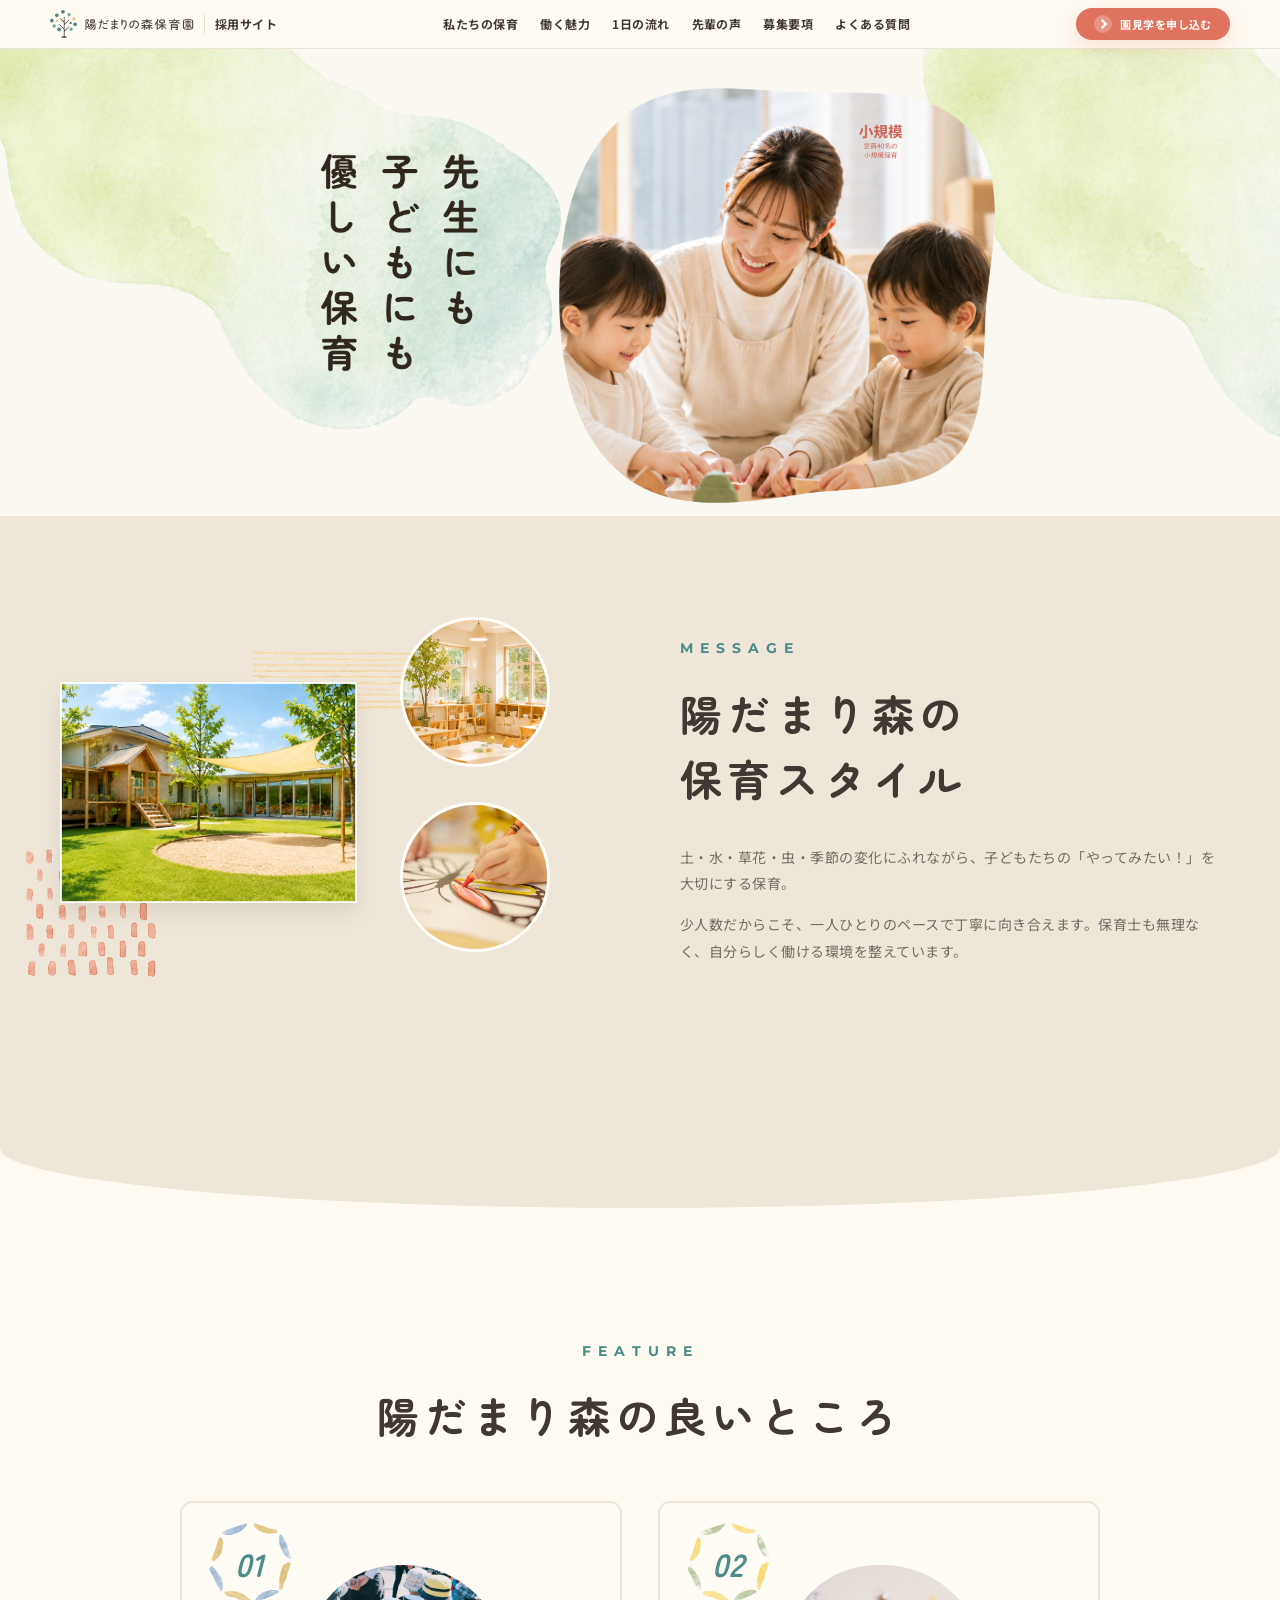
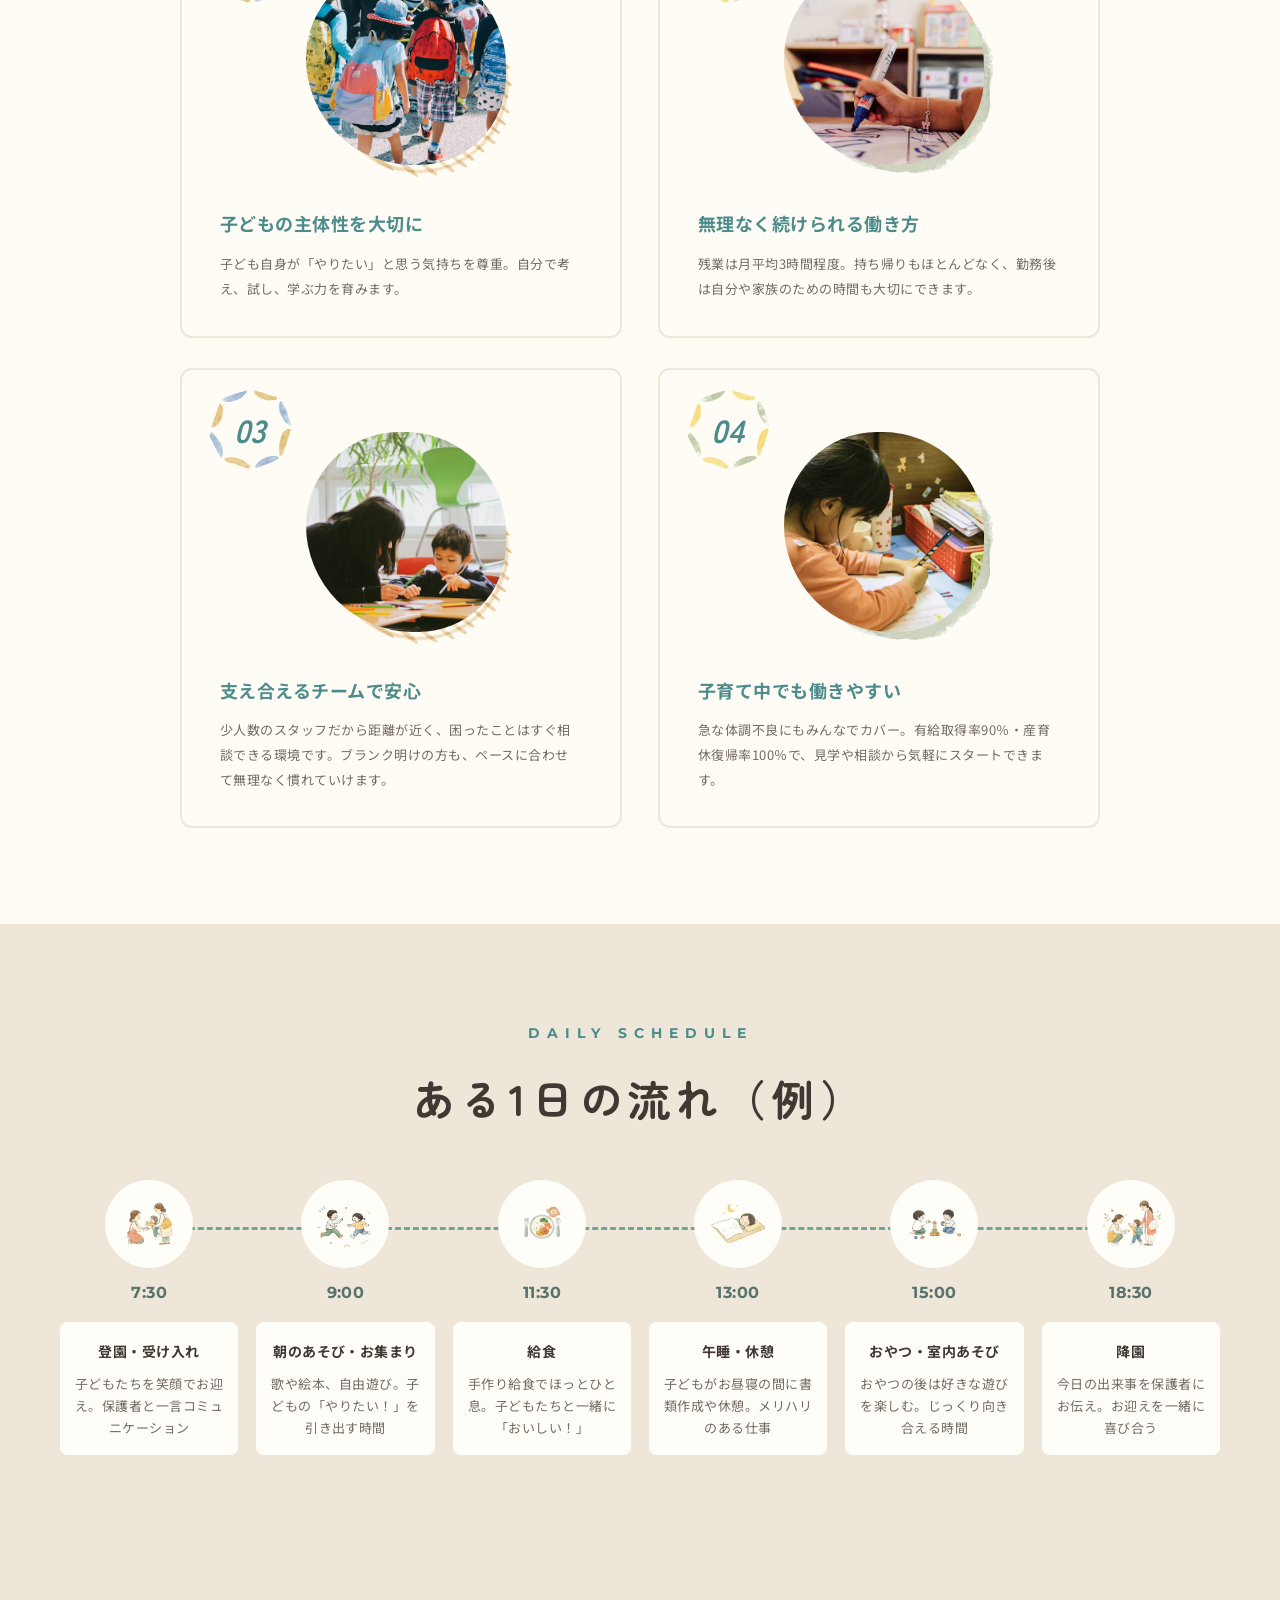
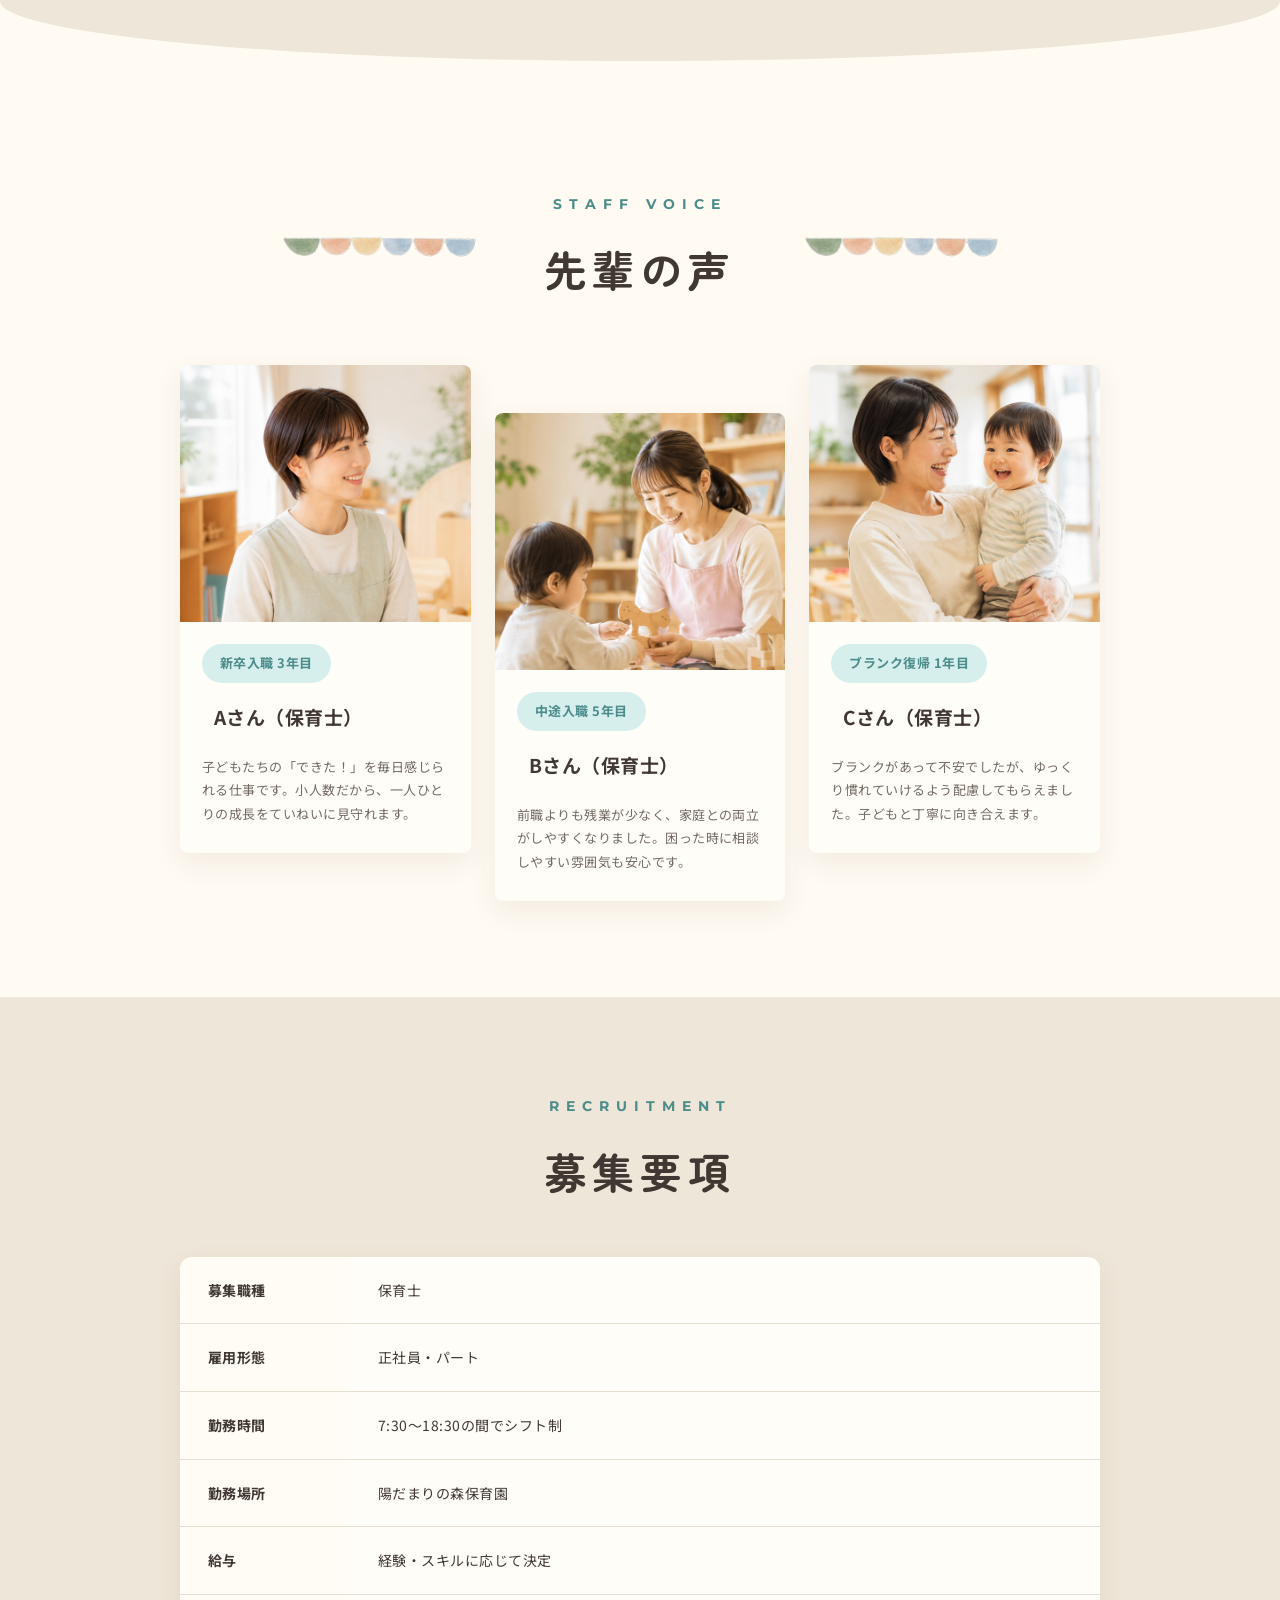
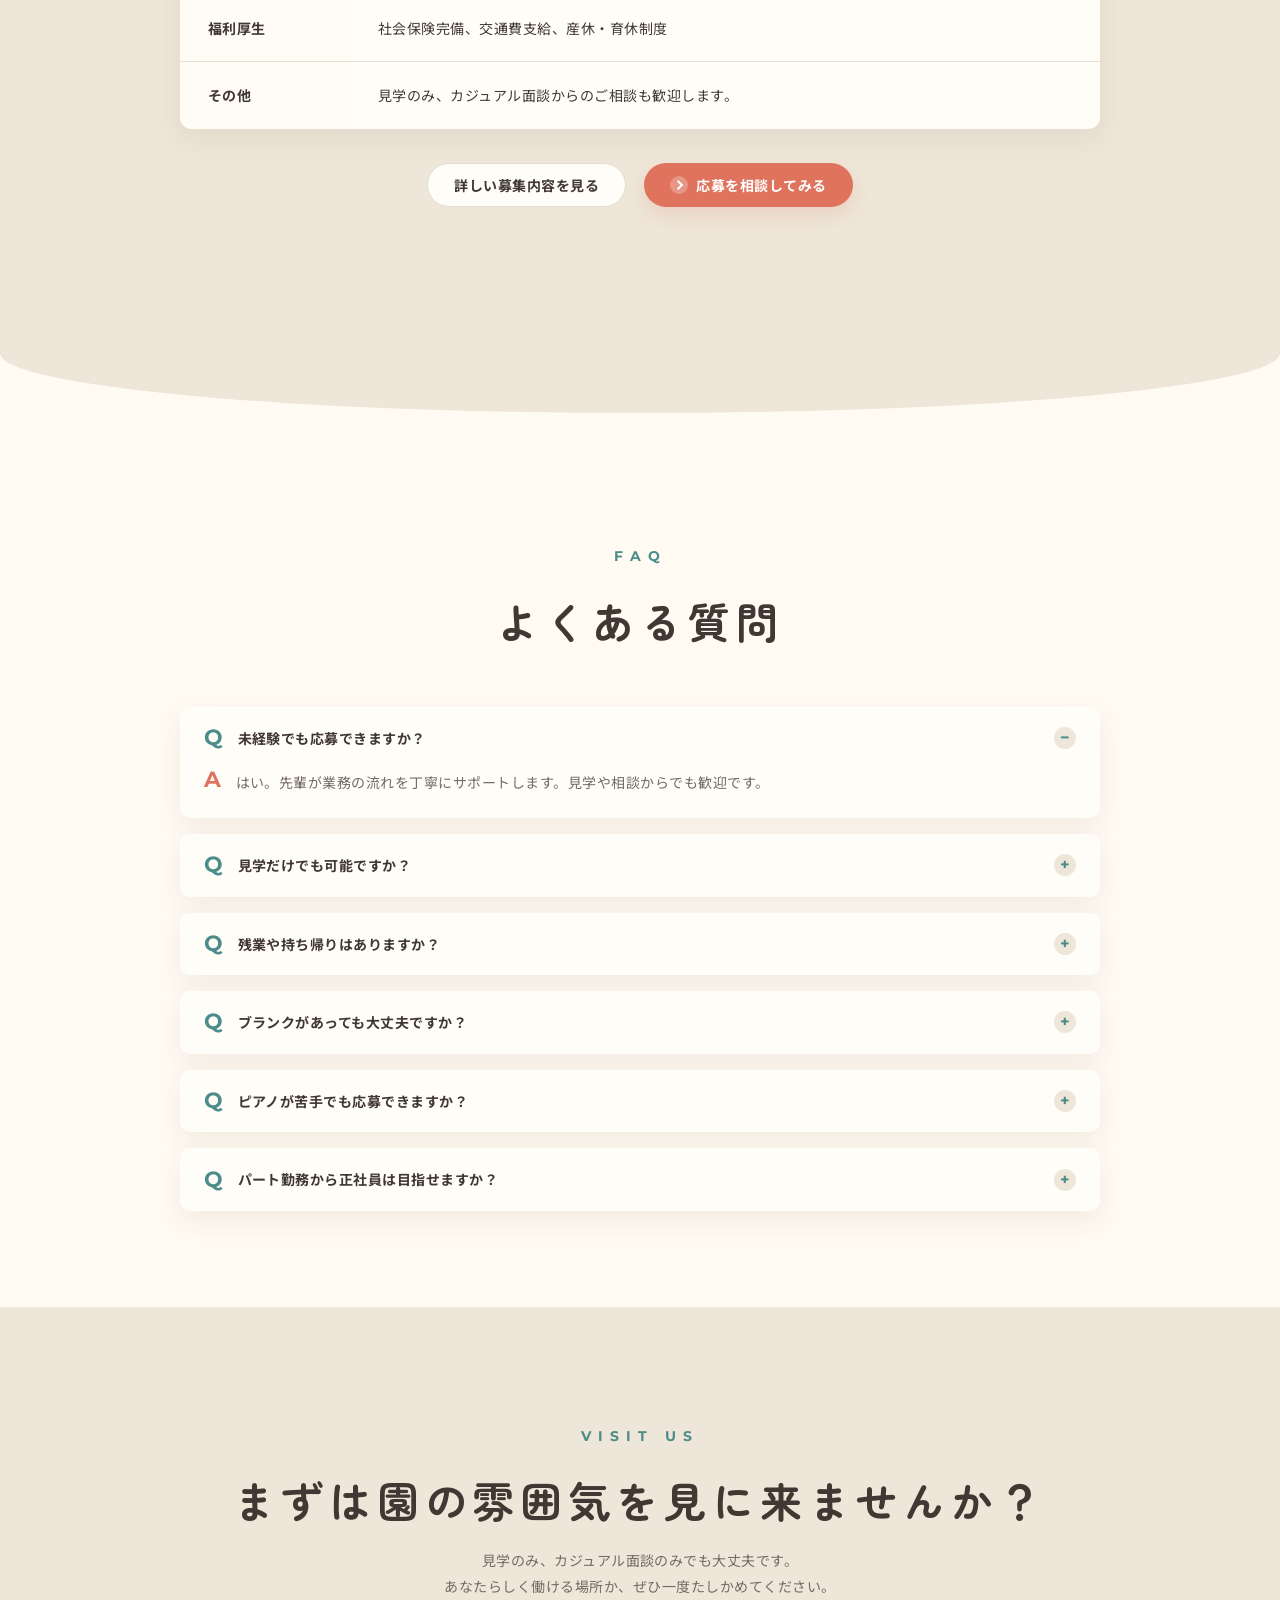
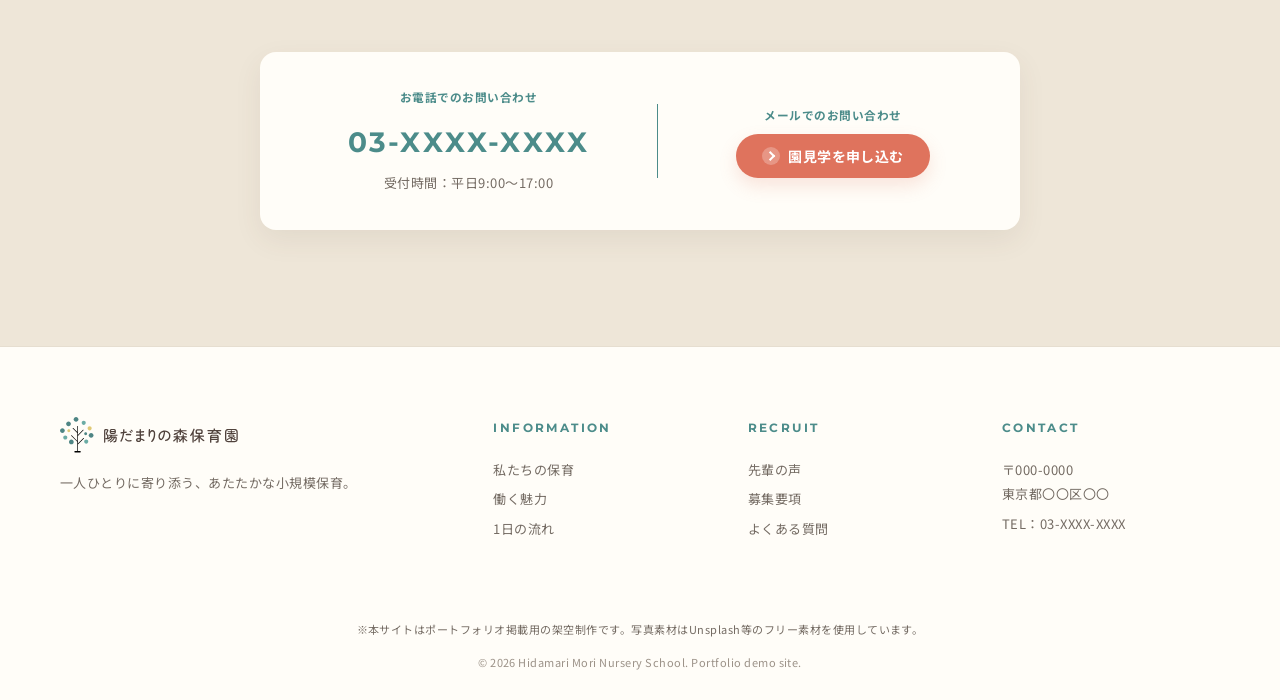
==== commit 0b0b93ee: "Complete mobile layout" ====
--- a/index.html
+++ b/index.html
@@ -8,7 +8,7 @@
   <link rel="preconnect" href="https://fonts.googleapis.com">
   <link rel="preconnect" href="https://fonts.gstatic.com" crossorigin>
   <link href="https://fonts.googleapis.com/css2?family=Montserrat:wght@600;700&family=Noto+Sans+JP:wght@400;500;700&family=Zen+Maru+Gothic:wght@500;700&display=swap" rel="stylesheet">
-  <link rel="stylesheet" href="css/style.css?v=20260608-19">
+  <link rel="stylesheet" href="css/style.css?v=20260608-28">
 </head>
 <body>
   <header class="site-header">
@@ -26,8 +26,26 @@
         <a href="#faq">よくある質問</a>
       </nav>
       <a class="btn btn-small" href="#contact"><span></span>園見学を申し込む</a>
+      <button class="header__menu-button" type="button" aria-controls="mobile-menu" aria-expanded="false" aria-label="メニューを開く">
+        <span></span>
+        <span></span>
+        <span></span>
+      </button>
     </div>
+    <nav class="mobile-menu" id="mobile-menu" aria-label="スマホナビゲーション" aria-hidden="true">
+      <div class="mobile-menu__inner">
+        <a href="#message">私たちの保育</a>
+        <a href="#feature">働く魅力</a>
+        <a href="#schedule">1日の流れ</a>
+        <a href="#staff">先輩の声</a>
+        <a href="#requirements">募集要項</a>
+        <a href="#faq">よくある質問</a>
+        <a class="mobile-menu__cta" href="#contact"><span></span>園見学を申し込む</a>
+      </div>
+    </nav>
   </header>
+  <a class="mobile-cta" href="#contact"><span></span>園見学を申し込む</a>
+  <button class="page-top" type="button" aria-label="ページ上部へ戻る">↑</button>
 
   <main id="top">
     <section class="hero" aria-label="メインビジュアル">
@@ -283,17 +301,6 @@
     <p class="notice">※本サイトはポートフォリオ掲載用の架空制作です。写真素材はUnsplash等のフリー素材を使用しています。</p>
     <p class="copyright">© 2026 Hidamari Mori Nursery School. Portfolio demo site.</p>
   </footer>
-  <script>
-    document.querySelectorAll('a[href^="#"]').forEach((link) => {
-      link.addEventListener("click", (event) => {
-        const target = document.querySelector(link.getAttribute("href"));
-        if (!target) return;
-
-        event.preventDefault();
-        target.scrollIntoView({ behavior: "smooth", block: "start" });
-        history.pushState(null, "", link.getAttribute("href"));
-      });
-    });
-  </script>
+  <script src="js/script.js?v=20260608-01"></script>
 </body>
 </html>
--- a/css/style.css
+++ b/css/style.css
@@ -21,6 +21,7 @@
   font-size: 14px;
   line-height: 1.9;
   letter-spacing: .035em;
+  overflow-x: hidden;
 }
 a { color: inherit; text-decoration: none; }
 img { max-width: 100%; display: block; }
@@ -49,6 +50,10 @@
 .nav { display: flex; align-items: center; gap: 22px; font-size: 12px; font-weight: 700; }
 .nav a { transition: color .2s; }
 .nav a:hover { color: var(--green); }
+.header__menu-button,
+.mobile-menu {
+  display: none;
+}
 .btn {
   display: inline-flex;
   align-items: center;
@@ -84,6 +89,40 @@
 }
 .btn-small { min-height: 32px; padding-inline: 18px; font-size: 11px; }
 .btn-outline { background: var(--white); color: var(--text); border: 1px solid var(--line); box-shadow: none; }
+.mobile-cta { display: none; }
+
+/* Page Top */
+.page-top {
+  position: fixed;
+  right: 28px;
+  bottom: 28px;
+  z-index: 100;
+  width: 48px;
+  height: 48px;
+  border: 0;
+  border-radius: 50%;
+  background: var(--orange);
+  color: #fff;
+  font-family: "Montserrat", sans-serif;
+  font-size: 22px;
+  font-weight: 700;
+  line-height: 1;
+  box-shadow: 0 12px 24px rgba(126, 72, 50, .2);
+  cursor: pointer;
+  opacity: 0;
+  visibility: hidden;
+  transform: translateY(8px);
+  transition: opacity .2s, visibility .2s, transform .2s;
+}
+.page-top.is-visible {
+  opacity: 1;
+  visibility: visible;
+  transform: translateY(0);
+}
+.page-top:hover {
+  opacity: .86;
+  transform: translateY(-3px);
+}
 .hero { padding: 0; background: var(--bg); }
 .hero-img { width: 100%; height: auto; }
 .section-light { background: var(--bg); }
@@ -100,7 +139,7 @@
   position: absolute;
   left: 50%;
   bottom: -110px;
-  width: 130%;
+  width: 100vw;
   height: 120px;
   transform: translateX(-50%);
   background: inherit;
@@ -280,7 +319,6 @@
   text-align: center;
 }
 @media (max-width: 1024px) {
-  .nav { display: none; }
   .message-inner { grid-template-columns: 1fr; gap: 40px; }
   .message-photos { width: min(600px, 100%); margin: auto; }
   .schedule-list { grid-template-columns: repeat(3, 1fr); }
@@ -289,26 +327,193 @@
   .garland { width: 160px; }
 }
 @media (max-width: 760px) {
-  body { font-size: 14px; }
+  html { scroll-padding-top: 76px; }
+  body { font-size: 14px; padding-bottom: 72px; }
   .header-inner { height: 64px; }
-  .logo img { width: 130px; }
+  .logo img { width: 180px; }
   .logo span { display: none; }
+  .nav { display: none; }
   .btn-small { display: none; }
+  body.is-menu-open { overflow: hidden; }
+  body.is-menu-open .mobile-cta { display: none; }
+  body.is-menu-open .page-top {
+    opacity: 0;
+    visibility: hidden;
+    pointer-events: none;
+  }
+  .header__menu-button {
+    width: 44px;
+    height: 44px;
+    border: 1px solid var(--line);
+    border-radius: 50%;
+    background: var(--white);
+    display: inline-flex;
+    align-items: center;
+    justify-content: center;
+    flex-direction: column;
+    gap: 5px;
+    padding: 0;
+    cursor: pointer;
+    position: relative;
+    z-index: 42;
+  }
+  .header__menu-button span {
+    width: 18px;
+    height: 2px;
+    border-radius: 999px;
+    background: var(--green);
+    transition: transform .2s, opacity .2s;
+  }
+  .header__menu-button[aria-expanded="true"] span:nth-child(1) {
+    transform: translateY(7px) rotate(45deg);
+  }
+  .header__menu-button[aria-expanded="true"] span:nth-child(2) {
+    opacity: 0;
+  }
+  .header__menu-button[aria-expanded="true"] span:nth-child(3) {
+    transform: translateY(-7px) rotate(-45deg);
+  }
+  .mobile-menu {
+    position: fixed;
+    inset: 64px 0 auto;
+    z-index: 40;
+    display: block;
+    background: var(--bg);
+    border-bottom: 1px solid var(--line);
+    box-shadow: 0 18px 30px rgba(83, 68, 52, .08);
+    opacity: 0;
+    pointer-events: none;
+    transform: translateY(-12px);
+    transition: opacity .2s, transform .2s;
+  }
+  .mobile-menu[aria-hidden="false"] {
+    opacity: 1;
+    pointer-events: auto;
+    transform: translateY(0);
+  }
+  .mobile-menu__inner {
+    width: min(100% - 32px, 420px);
+    margin: 0 auto;
+    padding: 22px 0 26px;
+    display: grid;
+    gap: 2px;
+  }
+  .mobile-menu a {
+    color: var(--text);
+    font-weight: 700;
+    padding: 13px 4px;
+    border-bottom: 1px solid rgba(230,222,208,.8);
+  }
+  .mobile-menu a.mobile-menu__cta {
+    margin-top: 16px;
+    min-height: 48px;
+    border-bottom: 0;
+    border-radius: 999px;
+    background: var(--orange);
+    color: #fff;
+    display: inline-flex;
+    align-items: center;
+    justify-content: center;
+    gap: 8px;
+    box-shadow: 0 12px 24px rgba(126, 72, 50, .18);
+  }
+  .mobile-menu__cta span {
+    width: 18px;
+    height: 18px;
+    border-radius: 50%;
+    background: rgba(255,255,255,.25);
+    position: relative;
+    flex: 0 0 auto;
+  }
+  .mobile-menu__cta span::after {
+    content: "";
+    position: absolute;
+    top: 50%;
+    left: 50%;
+    width: 5px;
+    height: 5px;
+    border-top: 2px solid #fff;
+    border-right: 2px solid #fff;
+    transform: translate(-60%, -50%) rotate(45deg);
+  }
+  .mobile-cta {
+    position: fixed;
+    left: 16px;
+    right: 16px;
+    bottom: max(12px, env(safe-area-inset-bottom));
+    z-index: 30;
+    display: inline-flex;
+    align-items: center;
+    justify-content: center;
+    gap: 8px;
+    min-height: 48px;
+    border-radius: 999px;
+    background: var(--orange);
+    color: #fff;
+    font-weight: 700;
+    font-size: 14px;
+    box-shadow: 0 12px 24px rgba(126, 72, 50, .22);
+  }
+  .mobile-cta span {
+    width: 18px;
+    height: 18px;
+    border-radius: 50%;
+    background: rgba(255,255,255,.25);
+    position: relative;
+    flex: 0 0 auto;
+  }
+  .mobile-cta span::after {
+    content: "";
+    position: absolute;
+    top: 50%;
+    left: 50%;
+    width: 5px;
+    height: 5px;
+    border-top: 2px solid #fff;
+    border-right: 2px solid #fff;
+    transform: translate(-60%, -50%) rotate(45deg);
+  }
+  .page-top {
+    right: 16px;
+    bottom: 76px;
+    width: 44px;
+    height: 44px;
+    font-size: 20px;
+  }
   .inner, .narrow { width: min(100% - 32px, 680px); }
   section { padding: 72px 0; }
-  .section-curve { padding-bottom: 100px; }
-  .section-title h2 { font-size: 30px; }
+  .section-curve { padding-bottom: 92px; overflow-x: clip; }
+  .section-curve::after {
+    bottom: -78px;
+    width: 100vw;
+    height: 88px;
+  }
+  .section-curve + section { padding-top: 144px; }
+  .section-title h2 { font-size: 29px; line-height: 1.55; letter-spacing: .08em; }
+  .section-title p:not(.label) br { display: none; }
   .label { font-size: 12px; letter-spacing: .32em; }
   .hero { overflow-x: hidden; }
-  .hero-img { width: 150%; max-width: none; margin-left: -25%; }
-  .message-photos { min-height: 300px; }
+  .hero-img {
+    width: 100%;
+    max-width: 100%;
+    transform: scale(1.16);
+    transform-origin: center center;
+    margin: 18px 0;
+  }
+  .message-inner { gap: 28px; }
+  .message-photos { min-height: 292px; }
   .garden-wrap { width: 62%; top: 60px; left: 5px; }
   .message-room { width: 112px; right: 36px; }
   .message-drawing { width: 112px; right: 36px; top: 170px; }
   .message-lines { width: 170px; right: -80px; }
-  .message-dots { width: 120px; left: -30px; bottom: -70px; }
+  .message-dots { width: 112px; left: -18px; bottom: -62px; }
+  .message-title .lead { margin-top: 24px; }
+  .feature { padding-top: 72px; }
+  .feature-grid { margin-top: 40px; }
   .feature-grid { grid-template-columns: 1fr; gap: 24px; }
-  .feature-card { padding: 54px 28px 32px; }
+  .feature-card { min-height: auto; padding: 54px 24px 30px; }
+  .feature-badge { left: 16px; top: 14px; width: 84px; height: 79px; }
+  .feature-badge span { font-size: 28px; }
   .feature-photo-wrap,
   .feature-card__image-wrap { width: 230px; height: 196px; margin-bottom: 28px; }
   .feature-photo,
@@ -317,22 +522,32 @@
   .feature-card__deco,
   .photo-bg-yellow,
   .photo-bg-green { right: 9px; top: 30px; width: 128px; }
-  .schedule-list { grid-template-columns: 1fr; max-width: 420px; margin-inline: auto; }
-  .schedule-item { display: grid; grid-template-columns: 90px 1fr; gap: 14px; text-align: left; align-items: center; }
+  .schedule-list { grid-template-columns: 1fr; max-width: 420px; margin: 40px auto 0; gap: 14px; }
+  .schedule-item { display: grid; grid-template-columns: 82px 1fr; gap: 12px; text-align: left; align-items: center; }
   .schedule-item img { width: 82px; height: 82px; margin: 0; grid-row: span 2; }
   .schedule-item time { margin: 0; }
-  .schedule-item div { min-height: auto; }
+  .schedule-item div { min-height: auto; padding: 14px 16px; }
+  .schedule-item h3 { font-size: 15px; }
   .staff-heading .garland { display: none; }
-  .staff-grid { grid-template-columns: 1fr; max-width: 420px; margin-inline: auto; }
+  .staff-grid { grid-template-columns: 1fr; max-width: 420px; margin: 40px auto 0; }
   .staff-card-middle { margin-top: 0; }
   .staff { padding-bottom: 92px; }
+  .staff-body { padding: 20px 20px 26px; }
+  .staff-body h3 { display: block; margin: 0 0 16px; font-size: 18px; }
   th, td { display: block; width: 100%; padding: 14px 18px; }
   th { border-bottom: none; padding-bottom: 2px; }
   td { padding-top: 2px; }
   .requirements-buttons { flex-direction: column; align-items: center; }
+  .requirements-buttons .btn { width: min(100%, 280px); }
+  .faq { padding-top: 88px; }
+  .faq-list { margin-top: 40px; gap: 12px; }
+  summary { padding: 16px 18px; gap: 10px; line-height: 1.7; }
+  details p { padding: 0 18px 20px; gap: 10px; }
   .contact-box { grid-template-columns: 1fr; padding: 30px 24px; }
   .contact-box > div + div { border-left: 0; border-top: 1px solid var(--green); padding-left: 0; padding-top: 26px; }
   .tel a { font-size: 22px; }
+  .contact { padding: 88px 0; }
   .footer-inner { grid-template-columns: 1fr; gap: 34px; }
   .footer-links { grid-template-columns: 1fr; gap: 20px; }
-}
+  .footer .notice { margin-top: 44px; }
+}
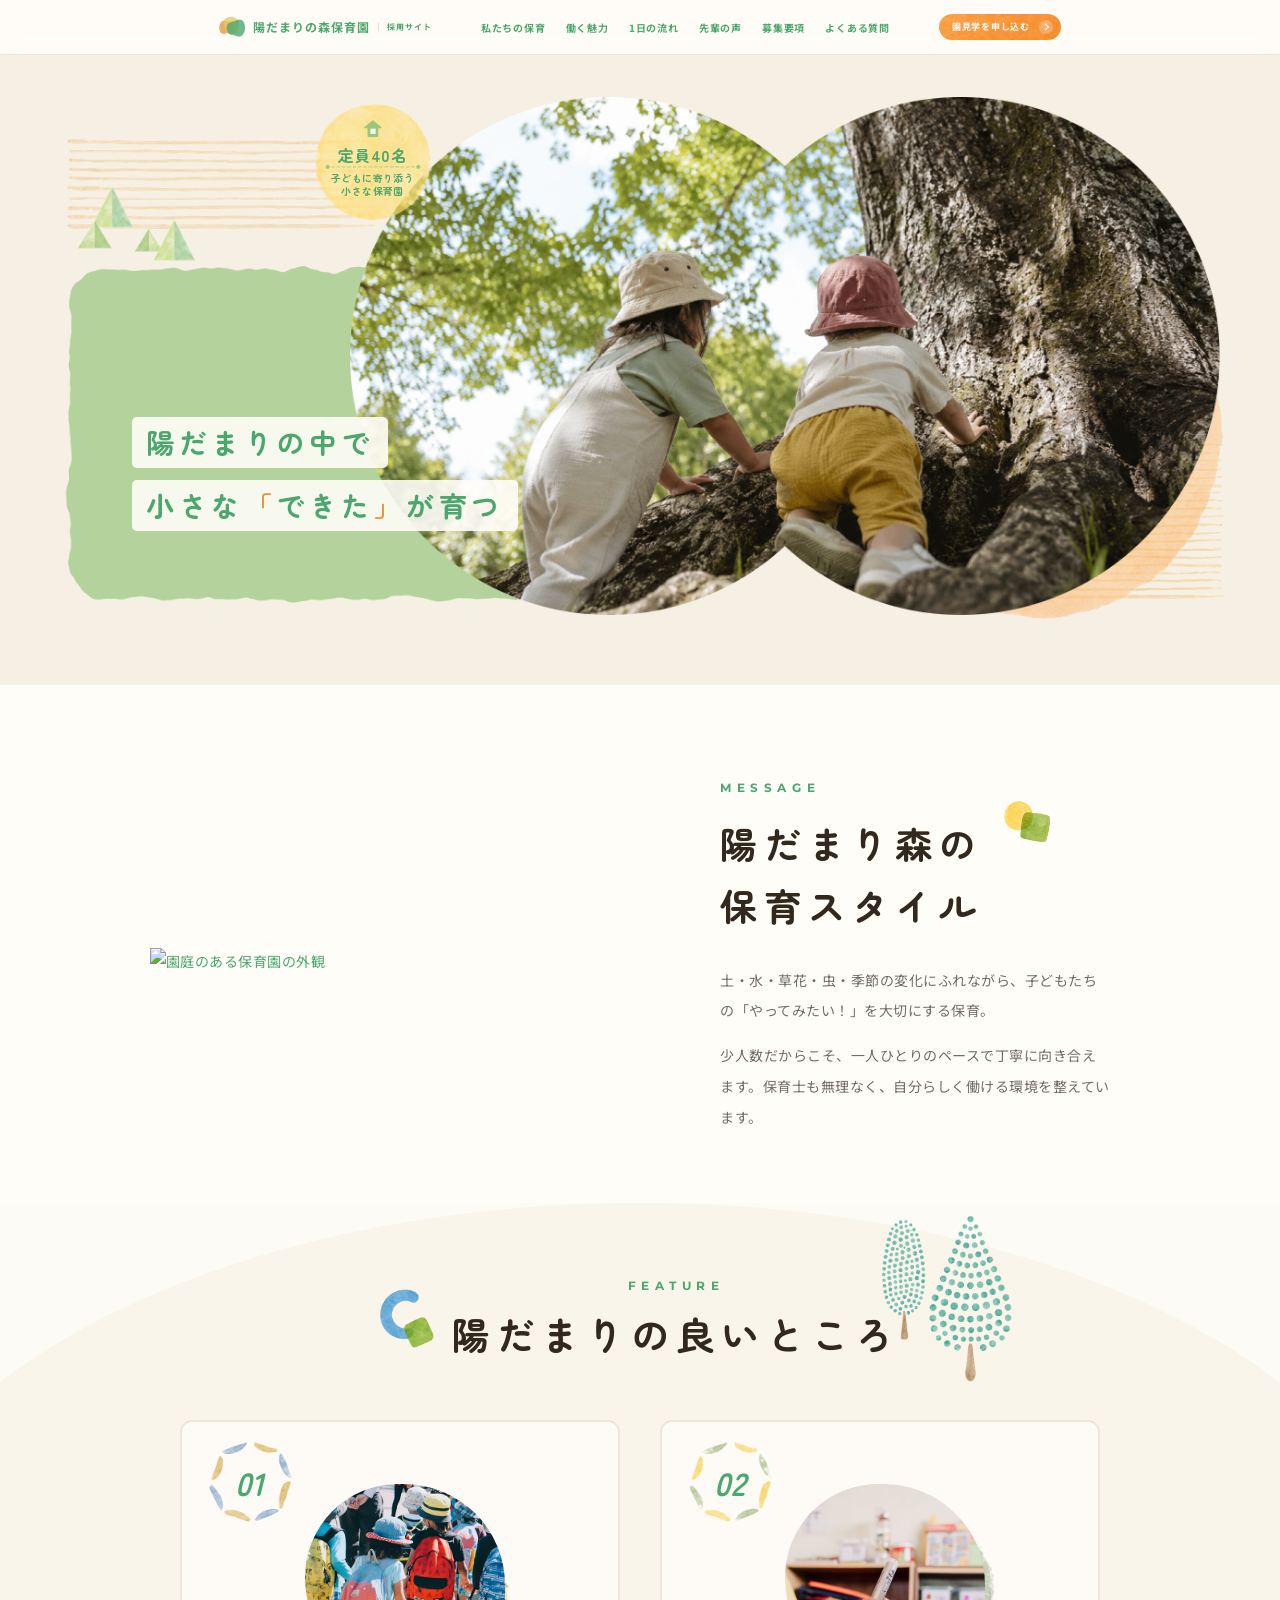
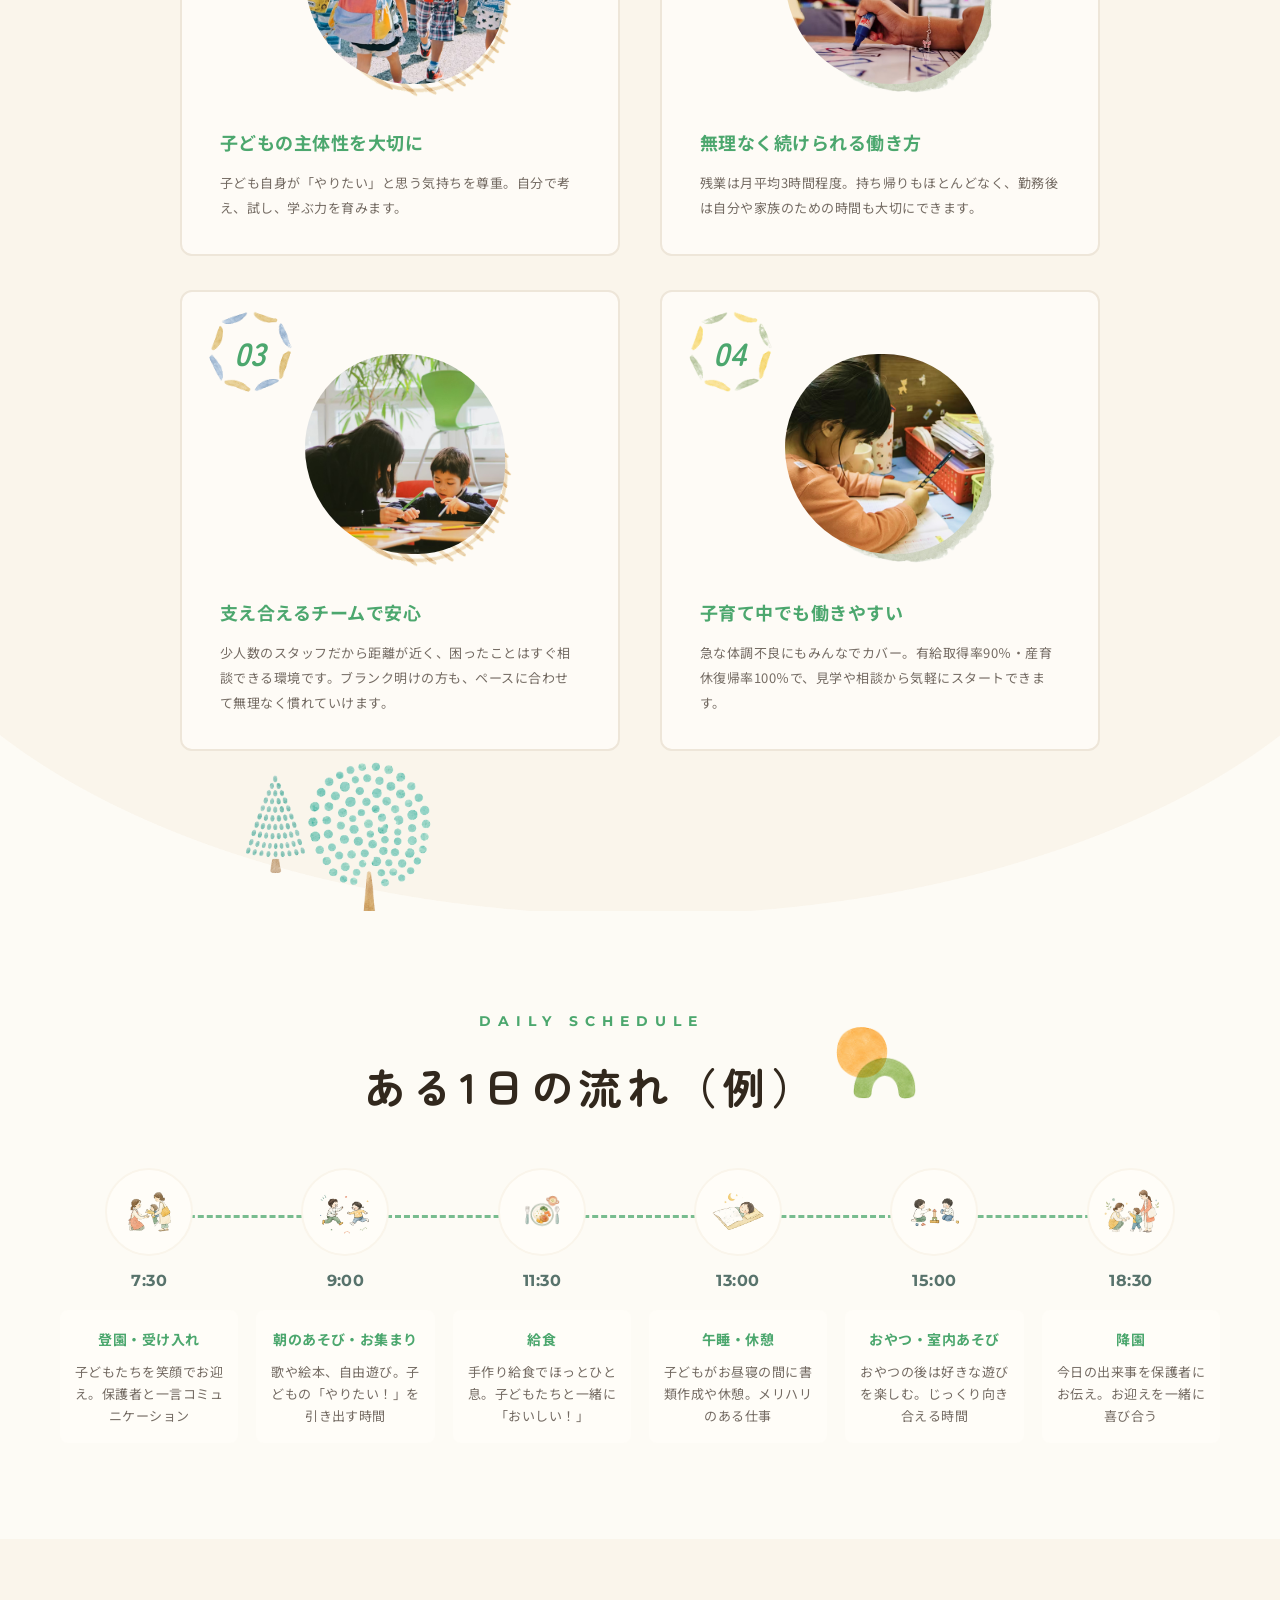
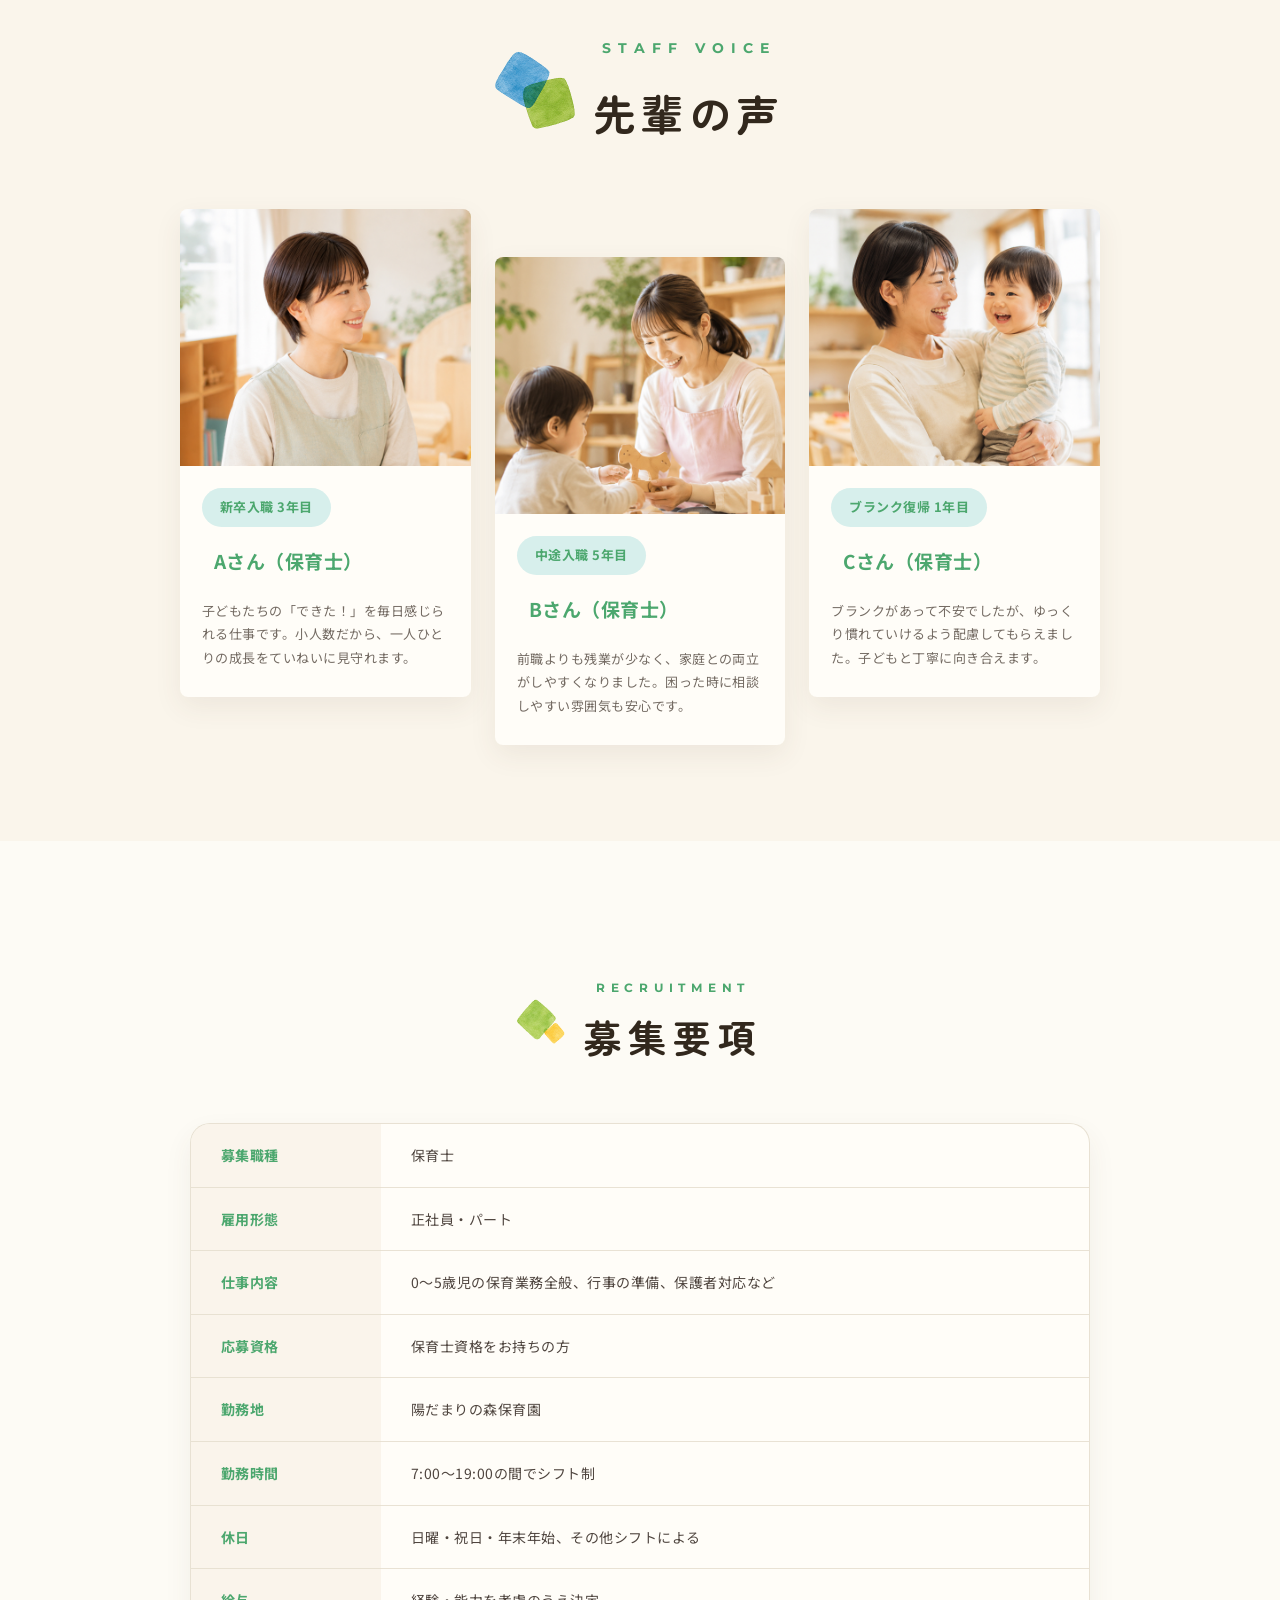
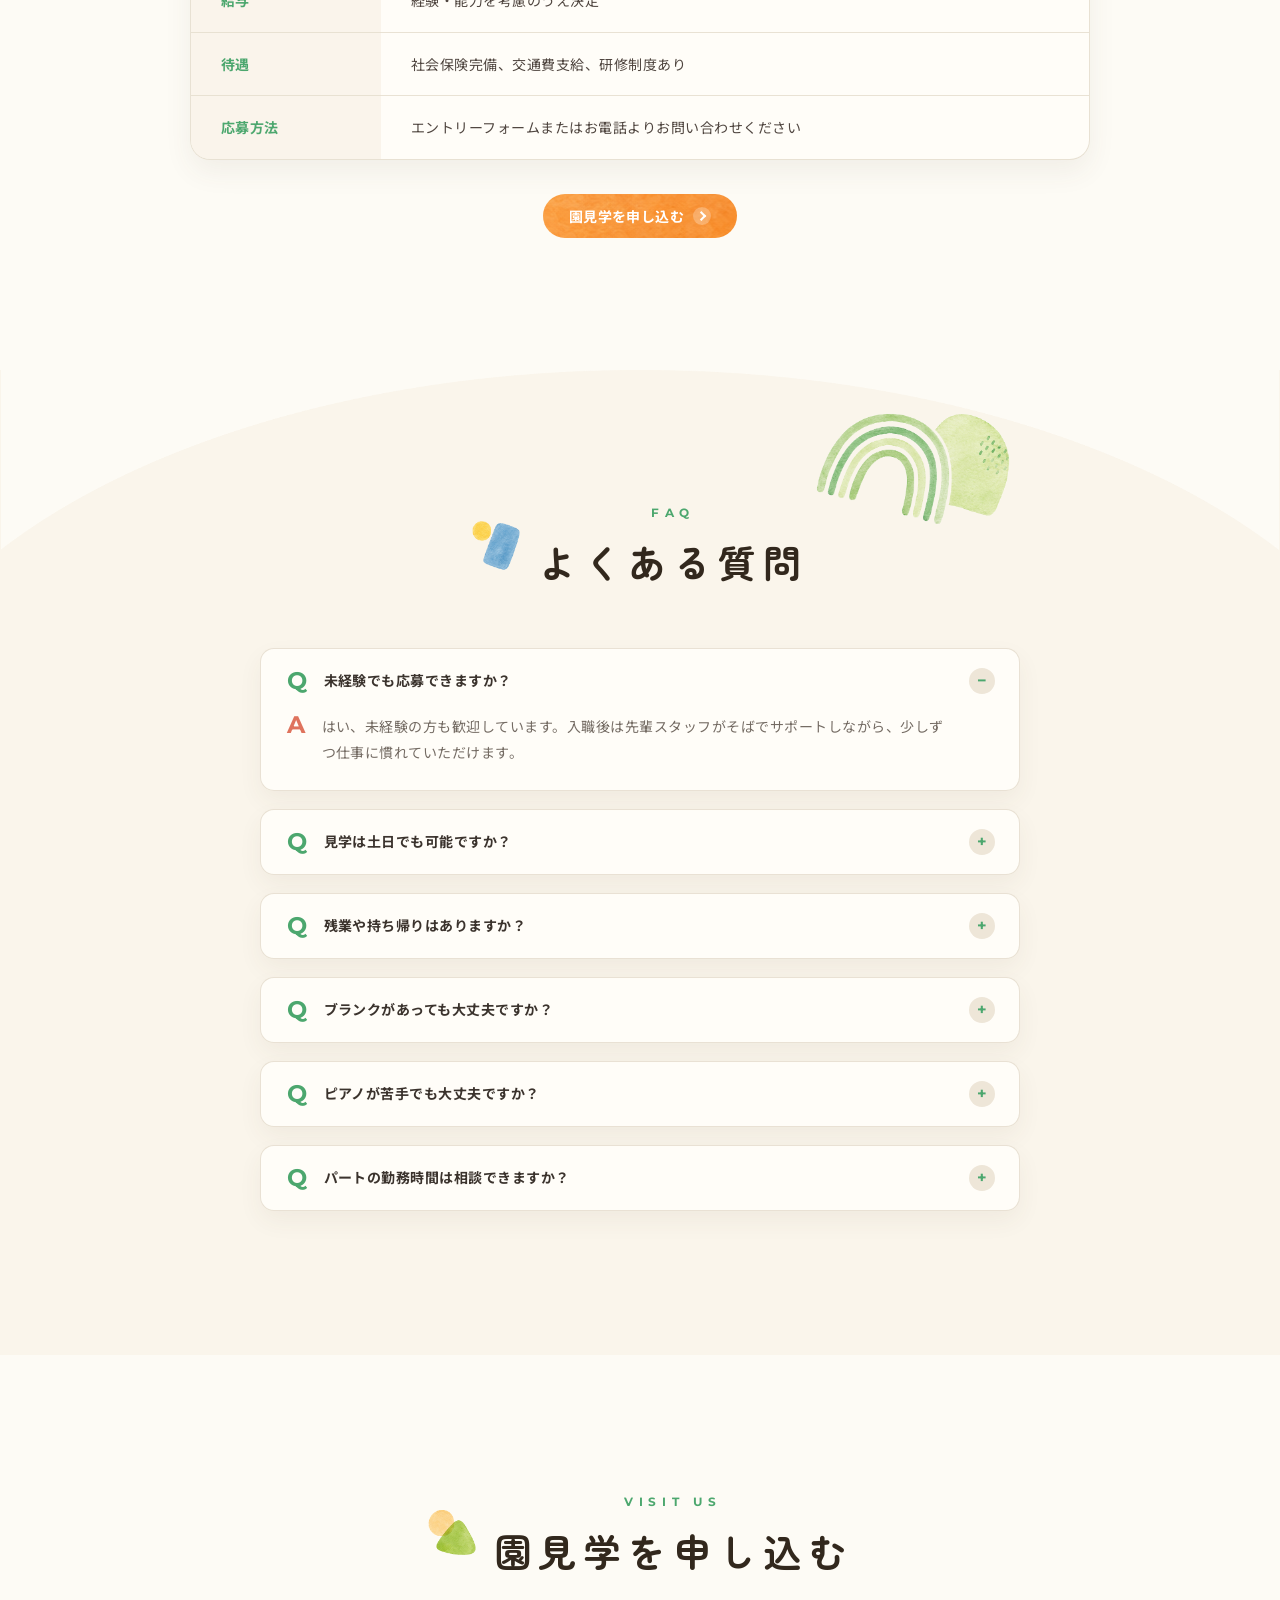
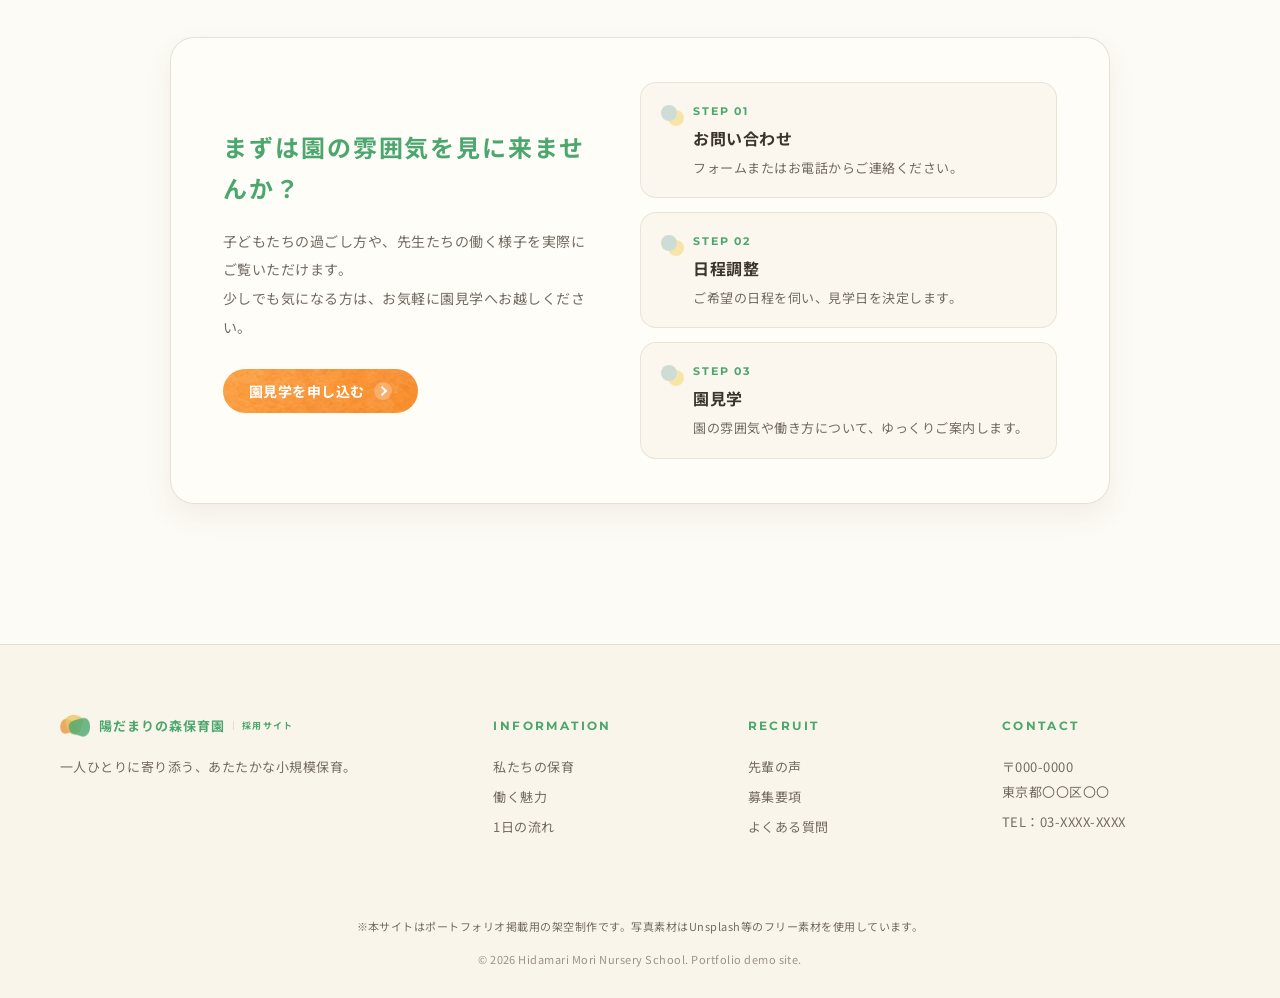
==== commit aacce570: "Refine nursery landing page sections" ====
--- a/index.html
+++ b/index.html
@@ -8,14 +8,20 @@
   <link rel="preconnect" href="https://fonts.googleapis.com">
   <link rel="preconnect" href="https://fonts.gstatic.com" crossorigin>
   <link href="https://fonts.googleapis.com/css2?family=Montserrat:wght@600;700&family=Noto+Sans+JP:wght@400;500;700&family=Zen+Maru+Gothic:wght@500;700&display=swap" rel="stylesheet">
-  <link rel="stylesheet" href="css/style.css?v=20260608-28">
+  <link rel="stylesheet" href="css/style.css?v=20260629-01">
 </head>
 <body>
+  <!-- =========================
+  Header / ヘッダー
+========================= -->
   <header class="site-header">
     <div class="header-inner">
       <a class="logo" href="#top" aria-label="陽だまりの森保育園 採用サイト">
-        <img src="images/logo.svg" alt="陽だまりの森保育園">
-        <span>採用サイト</span>
+        <img class="logo__icon" src="images/hidamari_common_logo-icon.png" alt="">
+        <span class="logo__text">
+          <span class="logo__name">陽だまりの森保育園</span>
+          <span class="logo__site">採用サイト</span>
+        </span>
       </a>
       <nav class="nav" aria-label="グローバルナビゲーション">
         <a href="#message">私たちの保育</a>
@@ -44,39 +50,70 @@
       </div>
     </nav>
   </header>
+  <!-- =========================
+  Fixed Buttons / スマホ固定CTA・ページトップボタン
+========================= -->
   <a class="mobile-cta" href="#contact"><span></span>園見学を申し込む</a>
   <button class="page-top" type="button" aria-label="ページ上部へ戻る">↑</button>
-
+<!-- =========================
+  Hero / ファーストビュー
+========================= -->
   <main id="top">
     <section class="hero" aria-label="メインビジュアル">
-      <img src="images/hero-main-pc.jpg" alt="先生にも子どもにも優しい保育" class="hero-img">
-    </section>
-
-    <section class="message section-beige section-curve" id="message">
+      <div class="hero__inner">
+        <img class="hero__left-decoration" src="images/hidamari_hero_left-decoration.png" alt="">
+        <div class="hero__copy">
+          <h1 class="hero__title">
+            <span>陽だまりの中で</span>
+            <span>小さな<span class="hero__quote-mark">「</span>できた<span class="hero__quote-mark">」</span>が育つ</span>
+          </h1>
+        </div>
+        <div class="hero__visual">
+          <img class="hero__right-decoration" src="images/hidamari_hero_right-decoration.png" alt="">
+          <img class="hero__photo" src="images/hidamari_hero_main-photo.png" alt="木に登る子どもたち">
+          <p class="hero__badge">
+            <span>定員40名</span>
+            <span>子どもに寄り添う</span>
+            <span>小さな保育園</span>
+          </p>
+        </div>
+      </div>
+    </section>
+<!-- =========================
+  Message / 保育スタイル・メインメッセージ
+========================= -->
+    <section class="message section-beige" id="message">
       <div class="inner message-inner">
         <div class="message-photos">
-          <div class="garden-wrap">
-            <img class="message-lines" src="images/deco-message-lines-beige.png" alt="">
-            <img class="message-garden" src="images/message-garden.jpg" alt="園庭のある保育園の外観">
-            <img class="message-dots" src="images/deco-message-dots-pink.png" alt="">
-          </div>
-          <img class="message-room" src="images/message-room.jpg" alt="明るい保育室">
-          <img class="message-drawing" src="images/message-drawing.jpg" alt="子どもの制作活動">
+          <img class="message-main-visual" src="images/message-main-visual.png" alt="園庭のある保育園の外観">
         </div>
         <div class="section-title message-title">
-          <p class="label">MESSAGE</p>
-          <h2>陽だまり森の<br>保育スタイル</h2>
+          <div class="message-title__heading">
+            <div>
+              <p class="label">MESSAGE</p>
+              <h2>陽だまり森の<br>保育スタイル</h2>
+            </div>
+            <img class="message-title__icon" src="images/message-title-icon.png" alt="">
+          </div>
           <p class="lead">土・水・草花・虫・季節の変化にふれながら、子どもたちの「やってみたい！」を大切にする保育。</p>
           <p>少人数だからこそ、一人ひとりのペースで丁寧に向き合えます。保育士も無理なく、自分らしく働ける環境を整えています。</p>
         </div>
       </div>
     </section>
-
+<!-- =========================
+  Features / 園の特徴
+========================= -->
     <section class="feature section-light" id="feature">
+      <img class="feature__bg-decoration" src="images/hidamari_feature_bg-decoration-pc.png" alt="">
       <div class="inner narrow">
-        <div class="section-title center">
-          <p class="label">FEATURE</p>
-          <h2>陽だまり森の良いところ</h2>
+        <div class="section-title center feature-title">
+          <div class="feature-title__heading">
+            <img class="feature-title__icon" src="images/hidamari_feature_title-icon.png" alt="">
+            <div>
+              <p class="label">FEATURE</p>
+              <h2>陽だまりの良いところ</h2>
+            </div>
+          </div>
         </div>
 
         <div class="feature-grid">
@@ -121,13 +158,21 @@
           </article>
         </div>
       </div>
-    </section>
-
-    <section class="schedule section-beige section-curve" id="schedule">
+      <img class="feature__bottom-decoration" src="images/hidamari_daily_bg-decoration-pc.png" alt="">
+    </section>
+<!-- =========================
+  Daily Flow / 1日の流れ
+========================= -->
+    <section class="schedule section-beige" id="schedule">
       <div class="inner">
-        <div class="section-title center">
-          <p class="label">DAILY SCHEDULE</p>
-          <h2>ある1日の流れ（例）</h2>
+        <div class="section-title center schedule-title">
+          <div class="schedule-title__heading">
+            <div>
+              <p class="label">DAILY SCHEDULE</p>
+              <h2>ある1日の流れ（例）</h2>
+            </div>
+            <img class="schedule-title__icon" src="images/hidamari_daily_title-icon.png" alt="">
+          </div>
         </div>
         <div class="schedule-list">
           <article class="schedule-item">
@@ -163,16 +208,17 @@
         </div>
       </div>
     </section>
-
+<!-- =========================
+  Staff Voice / 先輩の声
+========================= -->
     <section class="staff section-light" id="staff">
       <div class="inner narrow">
         <div class="section-title center staff-heading">
-          <img class="garland garland-left" src="images/staff-garland.png" alt="">
+          <img class="staff-title__icon" src="images/hidamari_voice_title-icon.png" alt="">
           <div>
             <p class="label">STAFF VOICE</p>
             <h2>先輩の声</h2>
           </div>
-          <img class="garland garland-right" src="images/staff-garland.png" alt="">
         </div>
         <div class="staff-grid">
           <article class="staff-card">
@@ -202,94 +248,138 @@
         </div>
       </div>
     </section>
-
-    <section class="requirements section-beige section-curve" id="requirements">
+<!-- =========================
+  Requirements / 募集要項
+========================= -->
+    <section class="requirements section-beige" id="requirements">
       <div class="inner narrow">
-        <div class="section-title center">
-          <p class="label">RECRUITMENT</p>
-          <h2>募集要項</h2>
+        <div class="section-title center requirements-title">
+          <div class="requirements-title__heading">
+            <img class="requirements-title__icon" src="images/hidamari_recruitment_title-icon.png" alt="">
+            <div>
+              <p class="label">RECRUITMENT</p>
+              <h2>募集要項</h2>
+            </div>
+          </div>
         </div>
         <div class="table-wrap">
           <table>
             <tbody>
               <tr><th>募集職種</th><td>保育士</td></tr>
               <tr><th>雇用形態</th><td>正社員・パート</td></tr>
-              <tr><th>勤務時間</th><td>7:30〜18:30の間でシフト制</td></tr>
-              <tr><th>勤務場所</th><td>陽だまりの森保育園</td></tr>
-              <tr><th>給与</th><td>経験・スキルに応じて決定</td></tr>
-              <tr><th>福利厚生</th><td>社会保険完備、交通費支給、産休・育休制度</td></tr>
-              <tr><th>その他</th><td>見学のみ、カジュアル面談からのご相談も歓迎します。</td></tr>
+              <tr><th>仕事内容</th><td>0〜5歳児の保育業務全般、行事の準備、保護者対応など</td></tr>
+              <tr><th>応募資格</th><td>保育士資格をお持ちの方</td></tr>
+              <tr><th>勤務地</th><td>陽だまりの森保育園</td></tr>
+              <tr><th>勤務時間</th><td>7:00〜19:00の間でシフト制</td></tr>
+              <tr><th>休日</th><td>日曜・祝日・年末年始、その他シフトによる</td></tr>
+              <tr><th>給与</th><td>経験・能力を考慮のうえ決定</td></tr>
+              <tr><th>待遇</th><td>社会保険完備、交通費支給、研修制度あり</td></tr>
+              <tr><th>応募方法</th><td>エントリーフォームまたはお電話よりお問い合わせください</td></tr>
             </tbody>
           </table>
         </div>
         <div class="requirements-buttons">
-          <a class="btn btn-outline" href="#contact">詳しい募集内容を見る</a>
-          <a class="btn" href="#contact"><span></span>応募を相談してみる</a>
-        </div>
-      </div>
-    </section>
-
+          <a class="btn" href="#contact"><span></span>園見学を申し込む</a>
+        </div>
+      </div>
+    </section>
+<!-- =========================
+  FAQ / よくある質問
+========================= -->
     <section class="faq section-light" id="faq">
+      <div class="faq__arch" aria-hidden="true"></div>
       <div class="inner narrow faq-inner">
-        <div class="section-title center">
-          <p class="label">FAQ</p>
-          <h2>よくある質問</h2>
+        <div class="section-title center faq-title">
+          <div class="faq-title__heading">
+            <img class="faq-title__icon" src="images/hidamari_faq_title-icon.png" alt="">
+            <div>
+              <p class="label">FAQ</p>
+              <h2>よくある質問</h2>
+            </div>
+          </div>
         </div>
         <div class="faq-list">
           <details open>
             <summary><span>Q</span>未経験でも応募できますか？</summary>
-            <p><span>A</span>はい。先輩が業務の流れを丁寧にサポートします。見学や相談からでも歓迎です。</p>
-          </details>
-          <details>
-            <summary><span>Q</span>見学だけでも可能ですか？</summary>
-            <p><span>A</span>可能です。園の雰囲気や働き方を知ってから検討いただけます。</p>
+            <p><span>A</span>はい、未経験の方も歓迎しています。入職後は先輩スタッフがそばでサポートしながら、少しずつ仕事に慣れていただけます。</p>
+          </details>
+          <details>
+            <summary><span>Q</span>見学は土日でも可能ですか？</summary>
+            <p><span>A</span>基本的には平日のご案内となりますが、日程によってはご相談可能です。まずはお気軽にお問い合わせください。</p>
           </details>
           <details>
             <summary><span>Q</span>残業や持ち帰りはありますか？</summary>
-            <p><span>A</span>残業は少なめで、持ち帰りが発生しにくい体制づくりを大切にしています。</p>
+            <p><span>A</span>日々の業務を分担し、できるだけ残業や持ち帰りが発生しないようにしています。</p>
           </details>
           <details>
             <summary><span>Q</span>ブランクがあっても大丈夫ですか？</summary>
-            <p><span>A</span>大丈夫です。復帰後のペースに合わせて少しずつ慣れていけます。</p>
-          </details>
-          <details>
-            <summary><span>Q</span>ピアノが苦手でも応募できますか？</summary>
-            <p><span>A</span>得意なことを活かしながらチームで保育を進めるため、ピアノが苦手でも問題ありません。</p>
-          </details>
-          <details>
-            <summary><span>Q</span>パート勤務から正社員は目指せますか？</summary>
-            <p><span>A</span>希望や状況に応じて相談できます。まずは働き方の希望を聞かせてください。</p>
-          </details>
-        </div>
-      </div>
-    </section>
-
+            <p><span>A</span>大丈夫です。久しぶりのお仕事復帰でも安心して働けるよう、周りのスタッフがサポートします。</p>
+          </details>
+          <details>
+            <summary><span>Q</span>ピアノが苦手でも大丈夫ですか？</summary>
+            <p><span>A</span>大丈夫です。得意なことを活かしながら、苦手なことはチームで補い合う保育を大切にしています。</p>
+          </details>
+          <details>
+            <summary><span>Q</span>パートの勤務時間は相談できますか？</summary>
+            <p><span>A</span>はい、ご家庭の状況やご希望を伺いながら、無理のない働き方を一緒に考えます。</p>
+          </details>
+        </div>
+      </div>
+    </section>
+<!-- =========================
+  CTA / お問い合わせ・応募導線
+========================= -->
     <section class="contact section-beige" id="contact">
       <div class="inner contact-inner">
-        <div class="section-title center">
-          <p class="label">VISIT US</p>
-          <h2>まずは園の雰囲気を見に来ませんか？</h2>
-          <p>見学のみ、カジュアル面談のみでも大丈夫です。<br>あなたらしく働ける場所か、ぜひ一度たしかめてください。</p>
+        <div class="section-title center contact-title">
+          <div class="contact-title__heading">
+            <img class="contact-title__icon" src="images/hidamari_visit_title-icon.png" alt="">
+            <div>
+              <p class="label">VISIT US</p>
+              <h2>園見学を申し込む</h2>
+            </div>
+          </div>
         </div>
         <div class="contact-box">
-          <div class="tel">
-            <small>お電話でのお問い合わせ</small>
-            <a href="tel:03XXXXXXXX">03-XXXX-XXXX</a>
-            <span>受付時間：平日9:00〜17:00</span>
-          </div>
-          <div class="mail">
-            <small>メールでのお問い合わせ</small>
+          <div class="contact-box__lead">
+            <h3>まずは園の雰囲気を見に来ませんか？</h3>
+            <p>子どもたちの過ごし方や、先生たちの働く様子を実際にご覧いただけます。<br>少しでも気になる方は、お気軽に園見学へお越しください。</p>
             <a class="btn" href="mailto:sample@example.com"><span></span>園見学を申し込む</a>
           </div>
+          <div class="contact-flow">
+            <div class="contact-flow__item">
+              <span>STEP 01</span>
+              <h3>お問い合わせ</h3>
+              <p>フォームまたはお電話からご連絡ください。</p>
+            </div>
+            <div class="contact-flow__item">
+              <span>STEP 02</span>
+              <h3>日程調整</h3>
+              <p>ご希望の日程を伺い、見学日を決定します。</p>
+            </div>
+            <div class="contact-flow__item">
+              <span>STEP 03</span>
+              <h3>園見学</h3>
+              <p>園の雰囲気や働き方について、ゆっくりご案内します。</p>
+            </div>
+          </div>
         </div>
       </div>
     </section>
   </main>
-
+<!-- =========================
+  Footer / フッター
+========================= -->
   <footer class="footer">
     <div class="inner footer-inner">
       <div class="footer-brand">
-        <img src="images/logo.svg" alt="陽だまりの森保育園">
+        <div class="footer-logo" aria-label="陽だまりの森保育園 採用サイト">
+          <img class="footer-logo__icon" src="images/hidamari_common_logo-icon.png" alt="">
+          <span class="footer-logo__text">
+            <span class="footer-logo__name">陽だまりの森保育園</span>
+            <span class="footer-logo__site">採用サイト</span>
+          </span>
+        </div>
         <p>一人ひとりに寄り添う、あたたかな小規模保育。</p>
       </div>
       <div class="footer-links">
@@ -301,6 +391,6 @@
     <p class="notice">※本サイトはポートフォリオ掲載用の架空制作です。写真素材はUnsplash等のフリー素材を使用しています。</p>
     <p class="copyright">© 2026 Hidamari Mori Nursery School. Portfolio demo site.</p>
   </footer>
-  <script src="js/script.js?v=20260608-01"></script>
+  <script src="js/script.js?v=20260609-01"></script>
 </body>
 </html>
--- a/css/style.css
+++ b/css/style.css
@@ -1,12 +1,21 @@
+/* =========================
+  Base / 共通設定
+========================= */
+/* サイト全体で使う色・角丸・影を変数として管理 */
 :root {
-  --bg: #fffaf2;
+  --bg: #f5efe4;
+  --ivory: #fffdf8;
   --beige: #eee6d8;
+  --beige-light: #f8f3ea;
   --line: #e6ded0;
-  --text: #413833;
+  --text: #4CA76E;
   --muted: #746b63;
-  --green: #4c8c8a;
+  --green: #4CA76E;
+  --green-deep: #4CA76E;
   --green-light: #d7efec;
-  --orange: #df735d;
+  --orange: #f19645;
+  --orange-deep: #df735d;
+  --yellow: #f5d76f;
   --white: #fffdf8;
   --radius: 18px;
   --shadow: 0 10px 28px rgba(83, 68, 52, .08);
@@ -27,55 +36,144 @@
 img { max-width: 100%; display: block; }
 .inner { width: min(1160px, calc(100% - 48px)); margin-inline: auto; }
 .narrow { width: min(920px, calc(100% - 48px)); }
+/* =========================
+  Header / ヘッダー
+========================= */
 .site-header {
   position: sticky;
   top: 0;
   z-index: 20;
-  background: rgba(255,250,242,.92);
+  background: rgba(255,253,248,.94);
   backdrop-filter: blur(10px);
   border-bottom: 1px solid rgba(230,222,208,.8);
 }
+
 .header-inner {
-  width: min(1180px, calc(100% - 40px));
-  height: 48px;
-  margin: auto;
+  box-sizing: border-box;
+  width: min(1120px, calc(100% - 48px));
+  max-width: 1120px;
+  height: 54px;
+  margin: 0 auto;
+  padding: 0;
   display: flex;
   align-items: center;
-  justify-content: space-between;
-  gap: 18px;
-}
-.logo { display: flex; align-items: center; gap: 9px; font-weight: 700; font-size: 12px; white-space: nowrap; }
-.logo img { width: 145px; height: auto; }
-.logo span { padding-left: 10px; border-left: 1px solid var(--line); }
-.nav { display: flex; align-items: center; gap: 22px; font-size: 12px; font-weight: 700; }
+  justify-content: center;
+  column-gap: 34px;
+}
+
+/* =========================
+  Component / 共通パーツ
+========================= */
+.logo {
+  display: inline-flex;
+  align-items: center;
+  gap: 8px;
+  color: var(--green-deep);
+  white-space: nowrap;
+}
+
+.logo__icon {
+  width: 26px;
+  height: auto;
+  flex: 0 0 auto;
+}
+
+.logo__text {
+  display: inline-flex;
+  align-items: center;
+  gap: 8px;
+  line-height: 1;
+}
+
+.logo__name {
+  color: var(--text);
+  font-size: 12px;
+  font-weight: 700;
+  letter-spacing: .08em;
+}
+
+.logo__site {
+  padding-left: 8px;
+  border-left: 1px solid var(--line);
+  color: var(--green-deep);
+  font-size: 8px;
+  font-weight: 700;
+  letter-spacing: .12em;
+}
+
+.nav {
+  display: flex;
+  align-items: center;
+  gap: 20px;
+  color: var(--text);
+  font-size: 10px;
+  font-weight: 700;
+  letter-spacing: .08em;
+}
+
 .nav a { transition: color .2s; }
 .nav a:hover { color: var(--green); }
+
+@media (min-width: 1200px) {
+  .nav {
+    margin-inline: 15px;
+  }
+}
+
 .header__menu-button,
 .mobile-menu {
   display: none;
 }
 .btn {
+  position: relative;
   display: inline-flex;
   align-items: center;
   justify-content: center;
-  gap: 8px;
+  gap: 9px;
   min-height: 44px;
   padding: 0 26px;
+  overflow: hidden;
   border-radius: 999px;
-  background: var(--orange);
+  background-color: var(--orange);
+  background-image: url("../images/hidamari_common_cta-bg.png");
+  background-position: center;
+  background-size: cover;
+  background-repeat: no-repeat;
   color: #fff;
   font-weight: 700;
   font-size: 14px;
-  box-shadow: 0 8px 18px rgba(223, 115, 93, .18);
-}
+  box-shadow: none;
+  transition: transform .2s;
+}
+
+.btn::before {
+  content: "";
+  position: absolute;
+  inset: 0;
+  background: rgba(196, 88, 62, .18);
+  opacity: 0;
+  transition: opacity .2s;
+}
+
+.btn:hover {
+  transform: translateY(-1px);
+}
+
+.btn:hover::before {
+  opacity: 1;
+}
+
 .btn span {
+  order: 2;
   width: 18px;
   height: 18px;
   border-radius: 50%;
   background: rgba(255,255,255,.25);
   position: relative;
   flex: 0 0 auto;
-}
+  z-index: 1;
+}
+
 .btn span::after {
   content: "";
   position: absolute;
@@ -87,11 +185,30 @@
   border-right: 2px solid #fff;
   transform: translate(-60%, -50%) rotate(45deg);
 }
-.btn-small { min-height: 32px; padding-inline: 18px; font-size: 11px; }
-.btn-outline { background: var(--white); color: var(--text); border: 1px solid var(--line); box-shadow: none; }
+
+.btn-small {
+  min-height: 26px;
+  padding-inline: 13px 8px;
+  font-size: 9px;
+  letter-spacing: .08em;
+}
+
+.btn-small span {
+  width: 14px;
+  height: 14px;
+}
+
+.btn-small span::after {
+  width: 4px;
+  height: 4px;
+  border-width: 1px;
+}
+
 .mobile-cta { display: none; }
 
-/* Page Top */
+/* =========================
+  Fixed Buttons / スマホ固定CTA・ページトップボタン
+========================= */
 .page-top {
   position: fixed;
   right: 28px;
@@ -107,7 +224,7 @@
   font-size: 22px;
   font-weight: 700;
   line-height: 1;
-  box-shadow: 0 12px 24px rgba(126, 72, 50, .2);
+  box-shadow: none;
   cursor: pointer;
   opacity: 0;
   visibility: hidden;
@@ -123,34 +240,166 @@
   opacity: .86;
   transform: translateY(-3px);
 }
-.hero { padding: 0; background: var(--bg); }
-.hero-img { width: 100%; height: auto; }
+/* =========================
+  Hero / ファーストビュー
+========================= */
+.hero {
+  padding: 38px 0 58px;
+  background: var(--bg);
+}
+
+.hero__inner {
+  position: relative;
+  width: min(1120px, calc(100% - 48px));
+  max-width: 1120px;
+  min-height: 410px;
+  margin-inline: auto;
+  box-sizing: border-box;
+  isolation: isolate;
+}
+
+.hero__left-decoration {
+  position: absolute;
+  left: 24px;
+  top: 20px;
+  z-index: 0;
+  width: min(590px, 52%);
+  pointer-events: none;
+}
+
+.hero__copy {
+  position: absolute;
+  left: 66px;
+  bottom: 50px;
+  z-index: 3;
+}
+
+.hero__title {
+  display: grid;
+  gap: 12px;
+  margin: 0;
+  color: var(--green-deep);
+  font-family: "Zen Maru Gothic", "Noto Sans JP", sans-serif;
+  font-size: clamp(20px, 2.2vw, 30px);
+  font-weight: 700;
+  line-height: 1.35;
+  letter-spacing: .16em;
+}
+
+.hero__title > span {
+  width: fit-content;
+  padding: 6px 14px 7px;
+  border-radius: 5px;
+  background: rgba(255, 253, 248, .9);
+}
+
+.hero__quote-mark {
+  color: #e79642;
+}
+
+.hero__visual {
+  position: absolute;
+  top: 0;
+  right: 0;
+  z-index: 2;
+  width: min(585px, 52%);
+}
+
+.hero__right-decoration {
+  position: absolute;
+  right: -18px;
+  bottom: -6px;
+  z-index: 0;
+  width: 50%;
+  opacity: .88;
+  pointer-events: none;
+}
+
+.hero__photo {
+  position: relative;
+  z-index: 1;
+  width: 100%;
+  height: auto;
+}
+
+.hero__badge {
+  position: absolute;
+  left: -26px;
+  top: 2px;
+  z-index: 4;
+  width: 118px;
+  height: 118px;
+  margin: 0;
+  padding-top: 42px;
+  border-radius: 50%;
+  background-image: url("../images/hidamari_hero_info-badge-bg.png");
+  background-position: center;
+  background-size: contain;
+  background-repeat: no-repeat;
+  color: var(--green-deep);
+  font-family: "Zen Maru Gothic", "Noto Sans JP", sans-serif;
+  font-weight: 700;
+  line-height: 1.3;
+  text-align: center;
+}
+
+.hero__badge span {
+  display: block;
+  font-size: 10px;
+  letter-spacing: .04em;
+}
+
+.hero__badge span:first-child {
+  margin-bottom: 5px;
+  font-size: 16px;
+  letter-spacing: .03em;
+}
+
+@media (min-width: 1200px) {
+  .hero {
+    padding: 42px 0 68px;
+  }
+
+  .hero__inner {
+    width: min(1360px, calc(100% - 120px));
+    max-width: 1360px;
+    min-height: 520px;
+  }
+
+  .hero__left-decoration {
+    left: 0;
+    top: 36px;
+    width: min(760px, 56%);
+  }
+
+  .hero__visual {
+    right: 0;
+    width: min(940px, 68vw);
+  }
+
+  .hero__right-decoration {
+    right: -22px;
+    bottom: -8px;
+    width: 44%;
+  }
+
+  .hero__copy {
+    left: 72px;
+    bottom: 86px;
+    z-index: 3;
+  }
+
+  .hero__badge {
+    left: -36px;
+    top: 6px;
+  }
+}
+/* =========================
+  Layout / 共通レイアウト
+========================= */
 .section-light { background: var(--bg); }
 .section-beige { background: var(--beige); }
 section { padding: 96px 0; position: relative; overflow: hidden; }
-.section-curve {
-  position: relative;
-  overflow: visible;
-  z-index: 1;
-}
-
-.section-curve::after {
-  content: "";
-  position: absolute;
-  left: 50%;
-  bottom: -110px;
-  width: 100vw;
-  height: 120px;
-  transform: translateX(-50%);
-  background: inherit;
-  border-radius: 0 0 50% 50%;
-  pointer-events: none;
-  z-index: -1;
-}
-
-.section-curve + section {
-  padding-top: 240px;
-}
 
 .section-title .label,
 .label {
@@ -170,22 +419,151 @@
 }
 .section-title p:not(.label) { color: var(--muted); }
 .center { text-align: center; }
-.message-inner { display: grid; grid-template-columns: 1fr 1fr; align-items: center; gap: 80px; position: relative; z-index: 1; }
-.message-photos { position: relative; min-height: 390px; isolation: isolate; }
-.garden-wrap { position: absolute; left: 0; top: 70px; width: 55%; }
-.message-garden { position: relative; z-index: 2; border-radius: 2px; box-shadow: 0 10px 22px rgba(0,0,0,.08); }
-.message-lines { position: absolute; top: -42px; right: -110px; width: 230px; z-index: 0; }
-.message-dots { position: absolute; left: -50px; bottom: -92px; width: 160px; z-index: 0; }
-.message-room { position: absolute; right: 50px; top: 5px; width: 150px; border: 3px solid var(--white); border-radius: 50%; z-index: 1; }
-.message-drawing { position: absolute; right: 50px; top: 190px; width: 150px; border: 3px solid var(--white); border-radius: 50%; z-index: 1; }
-.message-title .lead { margin-top: 34px; }
-.feature { padding-top: 82px; }
-.feature-grid { margin-top: 54px; display: grid; grid-template-columns: repeat(2, 1fr); gap: 30px 36px; }
+/* =========================
+  Message / 保育スタイル・メインメッセージ
+========================= */
+.message {
+  padding: 92px 0 56px;
+  background: var(--ivory);
+}
+
+.message-inner {
+  display: grid;
+  grid-template-columns: minmax(0, 1.08fr) minmax(320px, .92fr);
+  align-items: center;
+  gap: clamp(64px, 7vw, 104px);
+  position: relative;
+  z-index: 1;
+  width: min(980px, calc(100% - 48px));
+}
+
+.message-photos {
+  position: relative;
+}
+
+.message-main-visual {
+  width: 100%;
+  height: auto;
+}
+
+.message-title {
+  position: relative;
+  max-width: 390px;
+}
+
+.message-title__heading {
+  display: flex;
+  align-items: flex-start;
+  gap: 18px;
+}
+
+.message-title__icon {
+  width: 54px;
+  height: auto;
+  margin-top: 18px;
+  flex: 0 0 auto;
+}
+
+.message-title .label {
+  margin-bottom: 12px;
+  color: var(--green);
+  font-size: 12px;
+  letter-spacing: .46em;
+}
+
+.message-title h2 {
+  color: var(--text);
+  font-size: clamp(28px, 2.9vw, 38px);
+  line-height: 1.68;
+  letter-spacing: .18em;
+}
+
+.message-title .lead {
+  margin-top: 28px;
+  color: var(--muted);
+  font-size: 14px;
+  line-height: 2.2;
+}
+
+.message-title p:not(.label):not(.lead) {
+  margin-top: 12px;
+  color: var(--muted);
+  font-size: 14px;
+  line-height: 2.2;
+}
+/* =========================
+  Features / 園の特徴
+========================= */
+.feature {
+  position: relative;
+  padding: 72px 0 160px;
+  background: #faf5eb;
+  overflow: hidden;
+}
+
+.feature__bg-decoration {
+  position: absolute;
+  left: 50%;
+  top: 0;
+  z-index: 0;
+  width: min(100vw, 1920px);
+  max-width: none;
+  transform: translateX(-50%);
+  pointer-events: none;
+}
+
+.feature .inner {
+  position: relative;
+  z-index: 2;
+}
+
+.feature-title {
+  position: relative;
+  z-index: 2;
+}
+
+.feature-title__heading {
+  display: inline-flex;
+  align-items: center;
+  justify-content: center;
+  gap: 18px;
+  text-align: left;
+}
+
+.feature-title__icon {
+  width: 54px;
+  height: auto;
+  flex: 0 0 auto;
+}
+
+.feature-title .label {
+  margin-bottom: 8px;
+  color: var(--green);
+  font-size: 12px;
+  letter-spacing: .46em;
+}
+
+.feature-title h2 {
+  color: var(--text);
+  font-size: clamp(28px, 3vw, 38px);
+  line-height: 1.5;
+  letter-spacing: .18em;
+}
+
+.feature-grid {
+  position: relative;
+  z-index: 2;
+  margin-top: 58px;
+  display: grid;
+  grid-template-columns: repeat(2, minmax(0, 1fr));
+  gap: 34px 40px;
+}
+
 .feature-card {
   position: relative;
   padding: 52px 38px 34px;
   min-height: 420px;
-  background: rgba(255,253,248,.78);
+  background: rgba(255,253,248,.86);
   border: 2px solid #eee6d9;
   border-radius: 12px;
   overflow: hidden;
@@ -215,6 +593,39 @@
 .photo-bg-green { right: 0px; top: 10px; width: 240px; height: 240px ;}
 .feature-card h3 { position: relative; z-index: 3; margin: 0 0 14px; color: var(--green); font-size: 18px; line-height: 1.6; font-weight: 700; }
 .feature-card p { position: relative; z-index: 3; margin: 0; font-size: 13px; color: var(--muted); }
+
+.feature__bottom-decoration {
+  position: absolute;
+  left: 50%;
+  bottom: -15px;
+  z-index: 1;
+  width: min(100vw, 1920px);
+  max-width: none;
+  transform: translateX(-50%);
+  pointer-events: none;
+}
+
+/* =========================
+  Daily Flow / 1日の流れ
+========================= */
+.schedule {
+  background: #fdfbf5;
+}
+
+.schedule-title__heading {
+  display: inline-flex;
+  align-items: center;
+  justify-content: center;
+  gap: 18px;
+  text-align: left;
+}
+
+.schedule-title__icon {
+  width: 80px;
+  height: auto;
+  flex: 0 0 auto;
+}
+
 .schedule-list {
   position: relative;
   z-index: 1;
@@ -242,6 +653,7 @@
   object-fit: contain;
   margin: 0 auto 10px;
   background: var(--white);
+  border: 2px solid #faf5eb;
   border-radius: 50%;
   box-shadow: none;
   filter: none;
@@ -250,8 +662,12 @@
 .schedule-item div { min-height: 124px; padding: 16px 10px; background: var(--white); border-radius: 8px; box-shadow: none; }
 .schedule-item h3 { margin: 0 0 8px; font-size: 14px; }
 .schedule-item p { margin: 0; color: var(--muted); font-size: 13px; line-height: 1.7; }
-.staff-heading { display: flex; align-items: center; justify-content: center; gap: 60px; }
-.garland { width: 210px; }
+/* =========================
+  Staff Voice / 先輩の声
+========================= */
+.staff { background: #faf5eb; }
+.staff-heading { display: flex; align-items: center; justify-content: center; gap: 18px; }
+.staff-title__icon { width: 80px; height: auto; flex: 0 0 auto; }
 .staff-grid { margin-top: 64px; display: grid; grid-template-columns: repeat(3, 1fr); gap: 24px; align-items: start; }
 .staff-card { background: var(--white); border-radius: 8px; overflow: hidden; box-shadow: var(--shadow); }
 .staff-card-middle { margin-top: 48px; }
@@ -260,24 +676,204 @@
 .staff-body .tag { display: inline-block; margin: 0 0 16px; padding: 7px 18px; border-radius: 999px; background: var(--green-light); color: var(--green); font-weight: 700; font-size: 13px; }
 .staff-body h3 { display: inline-block; margin: 0 0 20px 12px; font-size: 19px; }
 .staff-body p:last-child { margin: 0; color: var(--muted); font-size: 13px; line-height: 1.8; }
-.table-wrap { margin-top: 54px; background: var(--white); border-radius: 12px; overflow: hidden; box-shadow: var(--shadow); }
-table { width: 100%; border-collapse: collapse; }
-th, td { padding: 20px 28px; border-bottom: 1px solid var(--line); text-align: left; }
-th { width: 170px; background: rgba(255,250,242,.45); font-weight: 700; }
-tr:last-child th, tr:last-child td { border-bottom: none; }
-.requirements-buttons { margin-top: 34px; display: flex; justify-content: center; gap: 18px; }
-.faq { padding-top: 118px; }
-.faq-list { margin-top: 54px; display: grid; gap: 16px; }
-details { background: var(--white); border-radius: 10px; box-shadow: var(--shadow); overflow: hidden; }
-summary { list-style: none; cursor: pointer; padding: 18px 24px; font-weight: 700; display: flex; align-items: center; gap: 14px; position: relative; }
-summary::-webkit-details-marker { display: none; }
-summary::after {
+/* =========================
+  Requirements / 募集要項
+========================= */
+.requirements {
+  position: relative;
+  padding: 136px 0 132px;
+  background: #fdfbf5;
+  overflow: hidden;
+}
+
+.requirements .inner {
+  position: relative;
+  z-index: 2;
+  width: min(900px, calc(100% - 48px));
+}
+
+.requirements-title__heading {
+  display: inline-flex;
+  align-items: center;
+  justify-content: center;
+  gap: 18px;
+  text-align: left;
+}
+
+.requirements-title__icon {
+  width: 48px;
+  height: auto;
+  flex: 0 0 auto;
+}
+
+.requirements-title .label {
+  margin-bottom: 8px;
+  color: var(--green);
+  font-size: 12px;
+  letter-spacing: .48em;
+}
+
+.requirements-title h2 {
+  color: #3b332d;
+  font-size: clamp(28px, 3vw, 38px);
+  line-height: 1.5;
+  letter-spacing: .18em;
+}
+
+.table-wrap {
+  position: relative;
+  z-index: 2;
+  margin-top: 58px;
+  background: rgba(255, 253, 248, .96);
+  border: 1px solid rgba(230, 222, 208, .9);
+  border-radius: 20px;
+  overflow: hidden;
+  box-shadow: 0 12px 28px rgba(83, 68, 52, .07);
+}
+
+.requirements table {
+  width: 100%;
+  border-collapse: collapse;
+}
+
+.requirements th,
+.requirements td {
+  padding: 18px 30px;
+  border-bottom: 1px solid rgba(230, 222, 208, .88);
+  text-align: left;
+  vertical-align: top;
+}
+
+.requirements th {
+  width: 190px;
+  background: rgba(248, 242, 230, .72);
+  color: var(--green-deep);
+  font-weight: 700;
+}
+
+.requirements td {
+  color: #4f453f;
+}
+
+.requirements tr:last-child th,
+.requirements tr:last-child td {
+  border-bottom: none;
+}
+
+.requirements-buttons {
+  position: relative;
+  z-index: 2;
+  margin-top: 34px;
+  display: flex;
+  justify-content: center;
+  gap: 18px;
+}
+/* =========================
+  FAQ / よくある質問
+========================= */
+.faq {
+  position: relative;
+  padding: 132px 0 144px;
+  background: #faf5eb;
+  overflow: hidden;
+}
+
+.faq__arch {
+  position: absolute;
+  left: 50%;
+  top: 0;
+  z-index: 0;
+  width: min(100vw, 1920px);
+  aspect-ratio: 3840 / 541;
+  background-image: url("../images/hidamari_cta_bg-decoration-pc.png");
+  background-position: center top;
+  background-size: contain;
+  background-repeat: no-repeat;
+  transform: translateX(-50%);
+  pointer-events: none;
+}
+
+.faq-inner {
+  position: relative;
+  z-index: 2;
+}
+
+.faq-title {
+  position: relative;
+  z-index: 2;
+}
+
+.faq-title__heading {
+  display: inline-flex;
+  align-items: center;
+  justify-content: center;
+  gap: 18px;
+  text-align: left;
+}
+
+.faq-title__icon {
+  width: 48px;
+  height: auto;
+  flex: 0 0 auto;
+}
+
+.faq-title .label {
+  margin-bottom: 8px;
+  color: var(--green);
+  font-size: 12px;
+  letter-spacing: .48em;
+}
+
+.faq-title h2 {
+  color: #3b332d;
+  font-size: clamp(28px, 3vw, 38px);
+  line-height: 1.5;
+  letter-spacing: .18em;
+}
+
+.faq-list {
+  width: min(760px, 100%);
+  margin: 58px auto 0;
+  display: grid;
+  gap: 18px;
+}
+
+.faq details {
+  position: relative;
+  overflow: hidden;
+  border: 1px solid rgba(230, 222, 208, .88);
+  border-radius: 14px;
+  background: rgba(255, 253, 248, .96);
+  box-shadow: 0 10px 24px rgba(83, 68, 52, .06);
+}
+
+.faq summary {
+  position: relative;
+  display: flex;
+  align-items: center;
+  gap: 16px;
+  min-height: 64px;
+  padding: 18px 64px 18px 26px;
+  color: #3b332d;
+  font-weight: 700;
+  line-height: 1.7;
+  list-style: none;
+  cursor: pointer;
+}
+
+.faq summary::-webkit-details-marker {
+  display: none;
+}
+
+.faq summary::after {
   content: "+";
-  margin-left: auto;
-  width: 22px;
-  height: 22px;
+  position: absolute;
+  top: 50%;
+  right: 24px;
+  width: 26px;
+  height: 26px;
   border-radius: 50%;
-  background: var(--beige);
+  background: #eee6d8;
   display: inline-flex;
   align-items: center;
   justify-content: center;
@@ -286,22 +882,234 @@
   font-size: 16px;
   line-height: 1;
   text-align: center;
-}
-details[open] summary::after { content: "−"; }
-summary span, details p span { color: var(--green); font-family: "Montserrat", sans-serif; font-size: 22px; line-height: 1; font-weight: 700; }
-details p { margin: 0; padding: 0 24px 22px; color: var(--muted); font-size: 14px; display: flex; align-items: flex-start; gap: 14px; }
-details p span { flex: 0 0 auto; color: var(--orange); }
-.contact { padding: 116px 0; }
-.contact-box { margin: 52px auto 0; width: min(760px, 100%); padding: 34px 54px; display: grid; grid-template-columns: 1fr 1fr; gap: 34px; align-items: center; background: var(--white); border-radius: 16px; box-shadow: var(--shadow); }
-.contact-box > div + div { border-left: 1px solid var(--green); padding-left: 42px; }
-.contact-box small { display: block; color: var(--green); font-weight: 700; margin-bottom: 8px; }
-.tel { text-align: center; }
-.tel a { display: block; color: var(--green); font-family: "Montserrat", sans-serif; font-size: 28px; font-weight: 700; letter-spacing: .08em; }
-.tel span { color: var(--muted); font-size: 13px; }
-.mail { display: flex; flex-direction: column; align-items: center; text-align: center; }
-.footer { padding: 70px 0 28px; background: var(--white); border-top: 1px solid var(--line); }
+  transform: translateY(-50%);
+}
+
+.faq details[open] summary::after {
+  content: "−";
+}
+
+.faq summary span,
+.faq details p span {
+  flex: 0 0 auto;
+  font-family: "Montserrat", sans-serif;
+  font-size: 24px;
+  font-weight: 700;
+  line-height: 1;
+}
+
+.faq summary span {
+  color: var(--green);
+}
+
+.faq details p {
+  margin: 0;
+  padding: 0 64px 24px 26px;
+  color: #746b63;
+  font-size: 14px;
+  line-height: 1.9;
+  display: flex;
+  align-items: flex-start;
+  gap: 16px;
+}
+
+.faq details p span {
+  color: var(--orange-deep);
+}
+/* =========================
+  Contact / お問い合わせ
+========================= */
+.contact {
+  position: relative;
+  padding: 136px 0 140px;
+  background: #fdfbf5;
+  overflow: hidden;
+}
+
+.contact-inner {
+  position: relative;
+  z-index: 2;
+  width: min(960px, calc(100% - 48px));
+}
+
+.contact-title__heading {
+  display: inline-flex;
+  align-items: center;
+  justify-content: center;
+  gap: 18px;
+  text-align: left;
+}
+
+.contact-title__icon {
+  width: 48px;
+  height: auto;
+  flex: 0 0 auto;
+}
+
+.contact-title .label {
+  margin-bottom: 8px;
+  color: var(--green);
+  font-size: 12px;
+  letter-spacing: .48em;
+}
+
+.contact-title h2 {
+  color: #3b332d;
+  font-size: clamp(28px, 3vw, 38px);
+  line-height: 1.5;
+  letter-spacing: .18em;
+}
+
+.message-title h2,
+.feature-title h2,
+.schedule-title h2,
+.staff-heading h2,
+.requirements-title h2,
+.faq-title h2,
+.contact-title h2,
+.contact-box__lead h3 {
+  color: #32281d;
+}
+
+.feature-title__heading,
+.schedule-title__heading,
+.requirements-title__heading,
+.faq-title__heading,
+.contact-title__heading {
+  text-align: center;
+}
+
+.feature-title__heading > div,
+.schedule-title__heading > div,
+.staff-heading > div,
+.requirements-title__heading > div,
+.faq-title__heading > div,
+.contact-title__heading > div {
+  text-align: center;
+}
+
+.contact-box {
+  position: relative;
+  z-index: 2;
+  width: min(940px, 100%);
+  margin: 58px auto 0;
+  padding: 44px 52px;
+  display: grid;
+  grid-template-columns: minmax(0, .94fr) minmax(340px, 1.06fr);
+  gap: 48px;
+  align-items: center;
+  background: rgba(255, 253, 248, .96);
+  border: 1px solid rgba(230, 222, 208, .9);
+  border-radius: 24px;
+  box-shadow: 0 12px 28px rgba(83, 68, 52, .07);
+}
+
+.contact-box__lead h3 {
+  margin: 0 0 18px;
+  color: var(--green-deep);
+  font-size: 24px;
+  line-height: 1.7;
+  letter-spacing: .08em;
+}
+
+.contact-box__lead p {
+  margin: 0 0 28px;
+  color: #746b63;
+  font-size: 14px;
+  line-height: 2.05;
+}
+
+.contact-flow {
+  display: grid;
+  gap: 14px;
+}
+
+.contact-flow__item {
+  position: relative;
+  padding: 18px 20px 18px 52px;
+  border: 1px solid rgba(230, 222, 208, .78);
+  border-radius: 16px;
+  background: rgba(248, 242, 230, .54);
+}
+
+.contact-flow__item::before {
+  content: "";
+  position: absolute;
+  left: 20px;
+  top: 22px;
+  width: 16px;
+  height: 16px;
+  border-radius: 50%;
+  background: rgba(76, 140, 138, .25);
+  box-shadow: 7px 5px 0 rgba(245, 215, 111, .55);
+}
+
+.contact-flow__item span {
+  display: block;
+  margin-bottom: 4px;
+  color: var(--green);
+  font-family: "Montserrat", sans-serif;
+  font-size: 11px;
+  font-weight: 700;
+  letter-spacing: .16em;
+}
+
+.contact-flow__item h3 {
+  margin: 0 0 6px;
+  color: #3b332d;
+  font-size: 16px;
+  line-height: 1.5;
+}
+
+.contact-flow__item p {
+  margin: 0;
+  color: #746b63;
+  font-size: 13px;
+  line-height: 1.8;
+}
+/* =========================
+  Footer / フッター
+========================= */
+.footer { padding: 70px 0 28px; background: #faf5eb; border-top: 1px solid var(--line); }
 .footer-inner { display: grid; grid-template-columns: 1fr 2fr; gap: 70px; }
-.footer-brand img { width: 180px; margin-bottom: 18px; }
+.footer-logo {
+  display: inline-flex;
+  align-items: center;
+  gap: 9px;
+  margin-bottom: 18px;
+  color: var(--green-deep);
+  white-space: nowrap;
+}
+
+.footer-logo__icon {
+  width: 30px;
+  height: auto;
+  flex: 0 0 auto;
+}
+
+.footer-logo__text {
+  display: inline-flex;
+  align-items: center;
+  gap: 8px;
+  line-height: 1;
+}
+
+.footer-logo__name {
+  color: var(--text);
+  font-size: 13px;
+  font-weight: 700;
+  letter-spacing: .08em;
+}
+
+.footer-logo__site {
+  padding-left: 8px;
+  border-left: 1px solid var(--line);
+  color: var(--green-deep);
+  font-size: 9px;
+  font-weight: 700;
+  letter-spacing: .12em;
+}
+
 .footer-links { display: grid; grid-template-columns: repeat(3, 1fr); gap: 36px; }
 .footer h3 { margin: 0 0 18px; color: var(--green); font-family: "Montserrat", sans-serif; font-size: 12px; letter-spacing: .2em; }
 .footer a, .footer p { display: block; margin: 0 0 5px; color: var(--muted); font-size: 13px; }
@@ -318,33 +1126,116 @@
   font-size: 11px;
   text-align: center;
 }
-@media (max-width: 1024px) {
-  .message-inner { grid-template-columns: 1fr; gap: 40px; }
-  .message-photos { width: min(600px, 100%); margin: auto; }
-  .schedule-list { grid-template-columns: repeat(3, 1fr); }
-  .schedule-list::before { display: none; }
-  .staff-heading { gap: 20px; }
-  .garland { width: 160px; }
-}
-@media (max-width: 760px) {
-  html { scroll-padding-top: 76px; }
-  body { font-size: 14px; padding-bottom: 72px; }
-  .header-inner { height: 64px; }
-  .logo img { width: 180px; }
-  .logo span { display: none; }
-  .nav { display: none; }
-  .btn-small { display: none; }
-  body.is-menu-open { overflow: hidden; }
-  body.is-menu-open .mobile-cta { display: none; }
+/* =========================
+  Responsive / レスポンシブ調整
+========================= */
+@media (max-width: 1200px) {
+  /* Responsive: Message */
+  .message-inner {
+    grid-template-columns: 1fr;
+    align-items: start;
+    gap: clamp(32px, 4vw, 48px);
+    width: min(720px, calc(100% - 48px));
+  }
+
+  .message-photos {
+    width: min(620px, 100%);
+    margin: 0 auto;
+  }
+
+  .message-title {
+    width: min(520px, 100%);
+    max-width: none;
+    margin: 0 auto;
+    text-align: center;
+  }
+
+  .message-title__heading {
+    justify-content: center;
+    text-align: left;
+  }
+}
+/* tablet */
+@media (max-width: 1199px) {
+  /* Responsive: Header */
+  .header-inner {
+    width: min(100% - 32px, 960px);
+    height: 64px;
+    display: flex;
+    align-items: center;
+    justify-content: space-between;
+  }
+
+  .logo__icon {
+    width: 34px;
+  }
+
+  .nav,
+  .btn-small {
+    display: none;
+  }
+
+  .hero {
+    padding: 34px 0 50px;
+  }
+
+  .hero__inner {
+    min-height: 390px;
+  }
+
+  .hero__left-decoration {
+    left: 16px;
+    top: 26px;
+    width: min(540px, 56vw);
+  }
+
+  .hero__copy {
+    left: 52px;
+    bottom: 44px;
+  }
+
+  .hero__visual {
+    right: 26px;
+    width: min(570px, 58vw);
+  }
+
+  .hero__badge {
+    left: -28px;
+    width: 112px;
+    height: 112px;
+    padding-top: 46px;
+  }
+
+  .hero__badge span {
+    font-size: 9px;
+  }
+
+  .hero__badge span:first-child {
+    font-size: 14px;
+  }
+
+  body.is-menu-open {
+    overflow: hidden;
+  }
+
+  body.is-menu-open .mobile-cta {
+    display: none;
+  }
+
   body.is-menu-open .page-top {
     opacity: 0;
     visibility: hidden;
     pointer-events: none;
   }
+
   .header__menu-button {
-    width: 44px;
-    height: 44px;
-    border: 1px solid var(--line);
+    position: relative;
+    z-index: 42;
+    margin-left: auto;
+    width: 48px;
+    height: 48px;
+    padding: 0;
+    border: 1px solid rgba(76, 140, 138, .32);
     border-radius: 50%;
     background: var(--white);
     display: inline-flex;
@@ -352,27 +1243,30 @@
     justify-content: center;
     flex-direction: column;
     gap: 5px;
-    padding: 0;
     cursor: pointer;
-    position: relative;
-    z-index: 42;
-  }
+  }
+
   .header__menu-button span {
-    width: 18px;
-    height: 2px;
+    width: 24px;
+    height: 3px;
     border-radius: 999px;
-    background: var(--green);
+    background: var(--green-deep);
+    box-shadow: 0 1px 0 rgba(255, 255, 255, .75);
     transition: transform .2s, opacity .2s;
   }
+
   .header__menu-button[aria-expanded="true"] span:nth-child(1) {
-    transform: translateY(7px) rotate(45deg);
-  }
+    transform: translateY(8px) rotate(45deg);
+  }
+
   .header__menu-button[aria-expanded="true"] span:nth-child(2) {
     opacity: 0;
   }
+
   .header__menu-button[aria-expanded="true"] span:nth-child(3) {
-    transform: translateY(-7px) rotate(-45deg);
-  }
+    transform: translateY(-8px) rotate(-45deg);
+  }
+/* スマホ・タブレット時に表示するハンバーガーメニュー */
   .mobile-menu {
     position: fixed;
     inset: 64px 0 auto;
@@ -386,11 +1280,13 @@
     transform: translateY(-12px);
     transition: opacity .2s, transform .2s;
   }
+
   .mobile-menu[aria-hidden="false"] {
     opacity: 1;
     pointer-events: auto;
     transform: translateY(0);
   }
+
   .mobile-menu__inner {
     width: min(100% - 32px, 420px);
     margin: 0 auto;
@@ -398,18 +1294,24 @@
     display: grid;
     gap: 2px;
   }
+
   .mobile-menu a {
+    padding: 13px 4px;
+    border-bottom: 1px solid rgba(230,222,208,.8);
     color: var(--text);
     font-weight: 700;
-    padding: 13px 4px;
-    border-bottom: 1px solid rgba(230,222,208,.8);
-  }
+  }
+
   .mobile-menu a.mobile-menu__cta {
+    min-height: 48px;
     margin-top: 16px;
-    min-height: 48px;
     border-bottom: 0;
     border-radius: 999px;
-    background: var(--orange);
+    background-color: var(--orange);
+    background-image: url("../images/hidamari_common_cta-bg.png");
+    background-position: center;
+    background-size: cover;
+    background-repeat: no-repeat;
     color: #fff;
     display: inline-flex;
     align-items: center;
@@ -417,14 +1319,16 @@
     gap: 8px;
     box-shadow: 0 12px 24px rgba(126, 72, 50, .18);
   }
+
   .mobile-menu__cta span {
+    position: relative;
     width: 18px;
     height: 18px;
     border-radius: 50%;
     background: rgba(255,255,255,.25);
-    position: relative;
     flex: 0 0 auto;
   }
+
   .mobile-menu__cta span::after {
     content: "";
     position: absolute;
@@ -436,6 +1340,91 @@
     border-right: 2px solid #fff;
     transform: translate(-60%, -50%) rotate(45deg);
   }
+}
+
+@media (min-width: 761px) and (max-width: 1199px) {
+  .hero__inner {
+    width: min(1200px, calc(100% - 48px));
+    max-width: 1200px;
+    min-height: 460px;
+  }
+
+  .hero__visual {
+    right: 0;
+    width: min(820px, 74vw);
+  }
+
+  .hero__copy {
+    left: 52px;
+    bottom: 54px;
+    z-index: 3;
+  }
+
+  .hero__badge {
+    left: -24px;
+  }
+}
+
+@media (max-width: 1024px) {
+  .feature-card__deco {
+    height: auto;
+    aspect-ratio: 1;
+    object-fit: contain;
+  }
+
+  .schedule-list {
+    grid-template-columns: 1fr;
+    max-width: 760px;
+    margin: 48px auto 0;
+    gap: 24px;
+  }
+
+  .schedule-list::before {
+    display: none;
+  }
+
+  .schedule-item {
+    display: grid;
+    grid-template-columns: 100px minmax(0, 1fr);
+    grid-template-rows: auto 88px;
+    column-gap: 20px;
+    row-gap: 8px;
+    align-items: center;
+    text-align: left;
+  }
+
+  .schedule-item time {
+    grid-column: 1;
+    grid-row: 1;
+    width: 88px;
+    margin: 0;
+    text-align: center;
+    justify-self: center;
+  }
+
+  .schedule-item img {
+    grid-column: 1;
+    grid-row: 2;
+    width: 88px;
+    height: 88px;
+    margin: 0;
+    justify-self: center;
+  }
+
+  .schedule-item div {
+    grid-column: 2;
+    grid-row: 2;
+    width: 100%;
+    align-self: center;
+  }
+
+  .staff-heading { gap: 20px; }
+}
+/* mobile */
+@media (max-width: 760px) {
+  html { scroll-padding-top: 76px; }
+  body { font-size: 14px; padding-bottom: 72px; }
+  /* スマホ画面下部に固定表示する応募CTA */
   .mobile-cta {
     position: fixed;
     left: 16px;
@@ -448,7 +1437,11 @@
     gap: 8px;
     min-height: 48px;
     border-radius: 999px;
-    background: var(--orange);
+    background-color: var(--orange);
+    background-image: url("../images/hidamari_common_cta-bg.png");
+    background-position: center;
+    background-size: cover;
+    background-repeat: no-repeat;
     color: #fff;
     font-weight: 700;
     font-size: 14px;
@@ -482,35 +1475,125 @@
   }
   .inner, .narrow { width: min(100% - 32px, 680px); }
   section { padding: 72px 0; }
-  .section-curve { padding-bottom: 92px; overflow-x: clip; }
-  .section-curve::after {
-    bottom: -78px;
-    width: 100vw;
-    height: 88px;
-  }
-  .section-curve + section { padding-top: 144px; }
   .section-title h2 { font-size: 29px; line-height: 1.55; letter-spacing: .08em; }
   .section-title p:not(.label) br { display: none; }
   .label { font-size: 12px; letter-spacing: .32em; }
-  .hero { overflow-x: hidden; }
-  .hero-img {
+  .hero {
+    padding: 28px 0 88px;
+    overflow-x: hidden;
+  }
+  .hero__inner {
+    width: min(100% - 32px, 560px);
+    min-height: auto;
+    display: flex;
+    flex-direction: column;
+  }
+  .hero__left-decoration {
+    left: -44px;
+    top: 56px;
+    width: 108%;
+  }
+  .hero__visual {
+    position: relative;
+    top: auto;
+    right: auto;
     width: 100%;
-    max-width: 100%;
-    transform: scale(1.16);
-    transform-origin: center center;
-    margin: 18px 0;
-  }
-  .message-inner { gap: 28px; }
-  .message-photos { min-height: 292px; }
-  .garden-wrap { width: 62%; top: 60px; left: 5px; }
-  .message-room { width: 112px; right: 36px; }
-  .message-drawing { width: 112px; right: 36px; top: 170px; }
-  .message-lines { width: 170px; right: -80px; }
-  .message-dots { width: 112px; left: -18px; bottom: -62px; }
+    margin-top: 18px;
+  }
+  .hero__right-decoration {
+    right: -36px;
+    bottom: -8px;
+    width: 54%;
+  }
+  .hero__copy {
+    position: relative;
+    left: auto;
+    bottom: auto;
+    order: 2;
+    margin-top: -52px;
+    margin-bottom: 18px;
+    padding-left: 8px;
+  }
+  .hero__title {
+    gap: 8px;
+    font-size: clamp(18px, 5.2vw, 24px);
+  }
+  .hero__title > span {
+    padding: 5px 10px 6px;
+  }
+  .hero__badge {
+    left: 8px;
+    top: -10px;
+    width: 94px;
+    height: 94px;
+    padding-top: 40px;
+  }
+  .hero__badge span {
+    font-size: 8px;
+  }
+  .hero__badge span:first-child {
+    margin-bottom: 3px;
+    font-size: 12px;
+  }
+  .message {
+    padding: 64px 0 48px;
+  }
+  .message-inner {
+    width: min(100% - 32px, 560px);
+    gap: 28px;
+  }
+  .message-title {
+    text-align: left;
+  }
+  .message-title__heading {
+    justify-content: flex-start;
+    gap: 12px;
+  }
+  .message-title__icon {
+    width: 42px;
+    margin-top: 20px;
+  }
+  .message-title h2 {
+    font-size: 28px;
+    line-height: 1.6;
+  }
+  .message-title .lead,
+  .message-title p:not(.label):not(.lead) {
+    font-size: 13px;
+    line-height: 2;
+  }
   .message-title .lead { margin-top: 24px; }
-  .feature { padding-top: 72px; }
-  .feature-grid { margin-top: 40px; }
-  .feature-grid { grid-template-columns: 1fr; gap: 24px; }
+  .feature {
+    padding: 48px 0 96px;
+  }
+  .feature__bg-decoration {
+    top: 0;
+    width: 180vw;
+    opacity: .9;
+  }
+  .feature__bottom-decoration {
+    width: 180vw;
+  }
+  .feature-title__heading {
+    gap: 12px;
+  }
+  .feature-title__icon {
+    width: 42px;
+  }
+  .feature-title .label {
+    margin-bottom: 6px;
+    font-size: 11px;
+    letter-spacing: .36em;
+  }
+  .feature-title h2 {
+    font-size: 28px;
+    line-height: 1.5;
+  }
+  .feature-grid {
+    margin-top: 40px;
+    grid-template-columns: 1fr;
+    gap: 24px;
+  }
   .feature-card { min-height: auto; padding: 54px 24px 30px; }
   .feature-badge { left: 16px; top: 14px; width: 84px; height: 79px; }
   .feature-badge span { font-size: 28px; }
@@ -522,31 +1605,110 @@
   .feature-card__deco,
   .photo-bg-yellow,
   .photo-bg-green { right: 9px; top: 30px; width: 128px; }
-  .schedule-list { grid-template-columns: 1fr; max-width: 420px; margin: 40px auto 0; gap: 14px; }
-  .schedule-item { display: grid; grid-template-columns: 82px 1fr; gap: 12px; text-align: left; align-items: center; }
-  .schedule-item img { width: 82px; height: 82px; margin: 0; grid-row: span 2; }
-  .schedule-item time { margin: 0; }
+  .feature-card__deco {
+    width: 190px;
+    height: auto;
+    aspect-ratio: 1;
+    object-fit: contain;
+  }
+  .requirements {
+    padding: 88px 0 96px;
+  }
+  .requirements-title__heading {
+    gap: 12px;
+  }
+  .requirements-title__icon {
+    width: 42px;
+  }
+  .requirements-title .label {
+    margin-bottom: 6px;
+    font-size: 11px;
+    letter-spacing: .36em;
+  }
+  .requirements-title h2 {
+    font-size: 28px;
+  }
+  .requirements th,
+  .requirements td {
+    display: block;
+    width: 100%;
+    padding: 14px 18px;
+  }
+  .requirements th {
+    border-bottom: none;
+    padding-bottom: 2px;
+  }
+  .requirements td {
+    padding-top: 2px;
+  }
+  .schedule-list { max-width: 420px; margin-top: 40px; gap: 18px; }
+  .schedule-item { grid-template-columns: 82px minmax(0, 1fr); grid-template-rows: auto 82px; column-gap: 12px; row-gap: 6px; }
+  .schedule-item img { width: 82px; height: 82px; }
+  .schedule-item time { width: 82px; }
   .schedule-item div { min-height: auto; padding: 14px 16px; }
   .schedule-item h3 { font-size: 15px; }
-  .staff-heading .garland { display: none; }
   .staff-grid { grid-template-columns: 1fr; max-width: 420px; margin: 40px auto 0; }
   .staff-card-middle { margin-top: 0; }
   .staff { padding-bottom: 92px; }
   .staff-body { padding: 20px 20px 26px; }
   .staff-body h3 { display: block; margin: 0 0 16px; font-size: 18px; }
-  th, td { display: block; width: 100%; padding: 14px 18px; }
-  th { border-bottom: none; padding-bottom: 2px; }
-  td { padding-top: 2px; }
   .requirements-buttons { flex-direction: column; align-items: center; }
   .requirements-buttons .btn { width: min(100%, 280px); }
-  .faq { padding-top: 88px; }
+  .schedule-title__heading {
+    gap: 12px;
+  }
+  .schedule-title__icon {
+    width: 60px;
+  }
+  .faq { padding-top: 68px; }
+  .faq__arch {
+    top: 0;
+    width: 180vw;
+  }
   .faq-list { margin-top: 40px; gap: 12px; }
-  summary { padding: 16px 18px; gap: 10px; line-height: 1.7; }
-  details p { padding: 0 18px 20px; gap: 10px; }
-  .contact-box { grid-template-columns: 1fr; padding: 30px 24px; }
-  .contact-box > div + div { border-left: 0; border-top: 1px solid var(--green); padding-left: 0; padding-top: 26px; }
-  .tel a { font-size: 22px; }
-  .contact { padding: 88px 0; }
+  .faq summary {
+    padding: 16px 18px;
+    gap: 10px;
+    line-height: 1.7;
+  }
+  .faq details p {
+    padding: 0 18px 20px;
+    gap: 10px;
+  }
+  .contact {
+    padding: 88px 0 100px;
+  }
+  .contact-inner {
+    width: min(100% - 32px, 560px);
+  }
+  .contact-title__heading {
+    gap: 12px;
+  }
+  .contact-title__icon {
+    width: 42px;
+  }
+  .contact-title .label {
+    margin-bottom: 6px;
+    font-size: 11px;
+    letter-spacing: .36em;
+  }
+  .contact-title h2 {
+    font-size: 28px;
+  }
+  .contact-box {
+    grid-template-columns: 1fr;
+    gap: 28px;
+    padding: 30px 24px;
+  }
+  .contact-box__lead h3 {
+    font-size: 21px;
+  }
+  .contact-box__lead p br {
+    display: none;
+  }
+  .contact-flow__item {
+    padding: 16px 18px 16px 48px;
+  }
   .footer-inner { grid-template-columns: 1fr; gap: 34px; }
   .footer-links { grid-template-columns: 1fr; gap: 20px; }
   .footer .notice { margin-top: 44px; }
